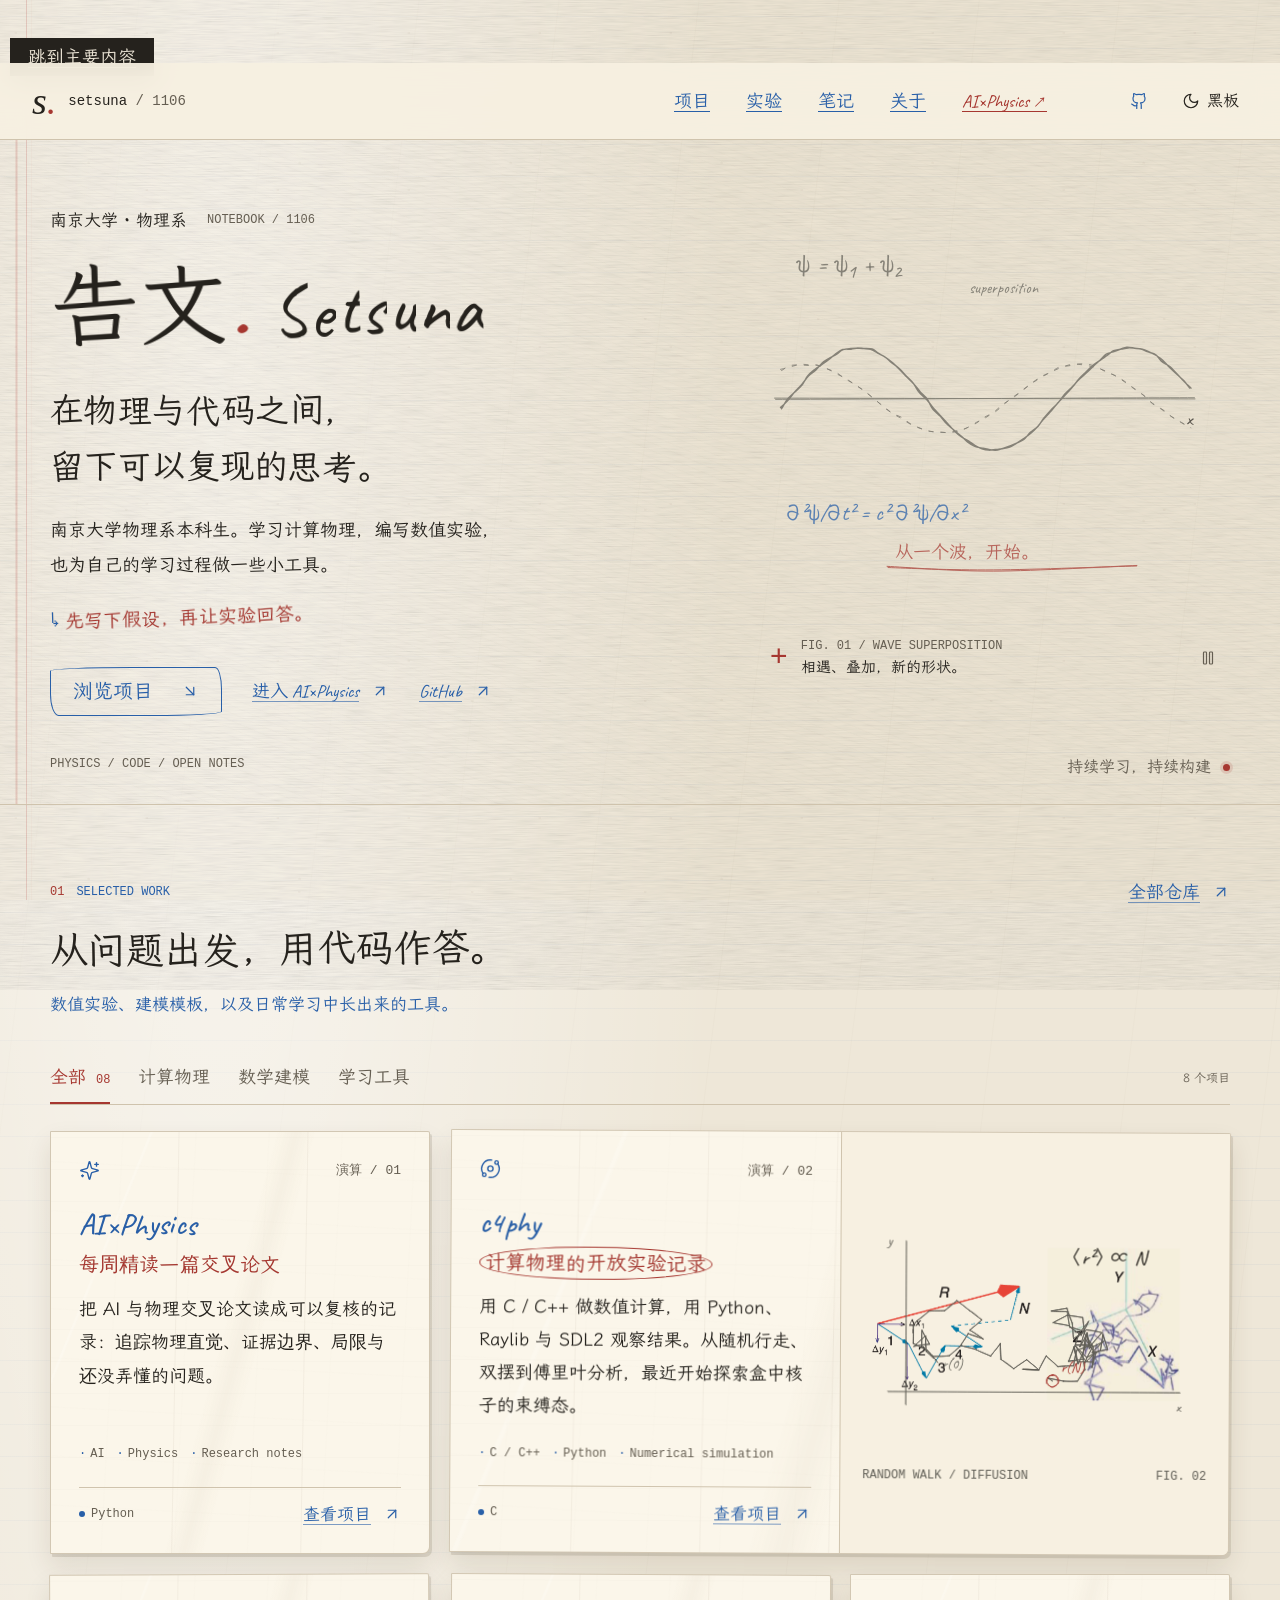
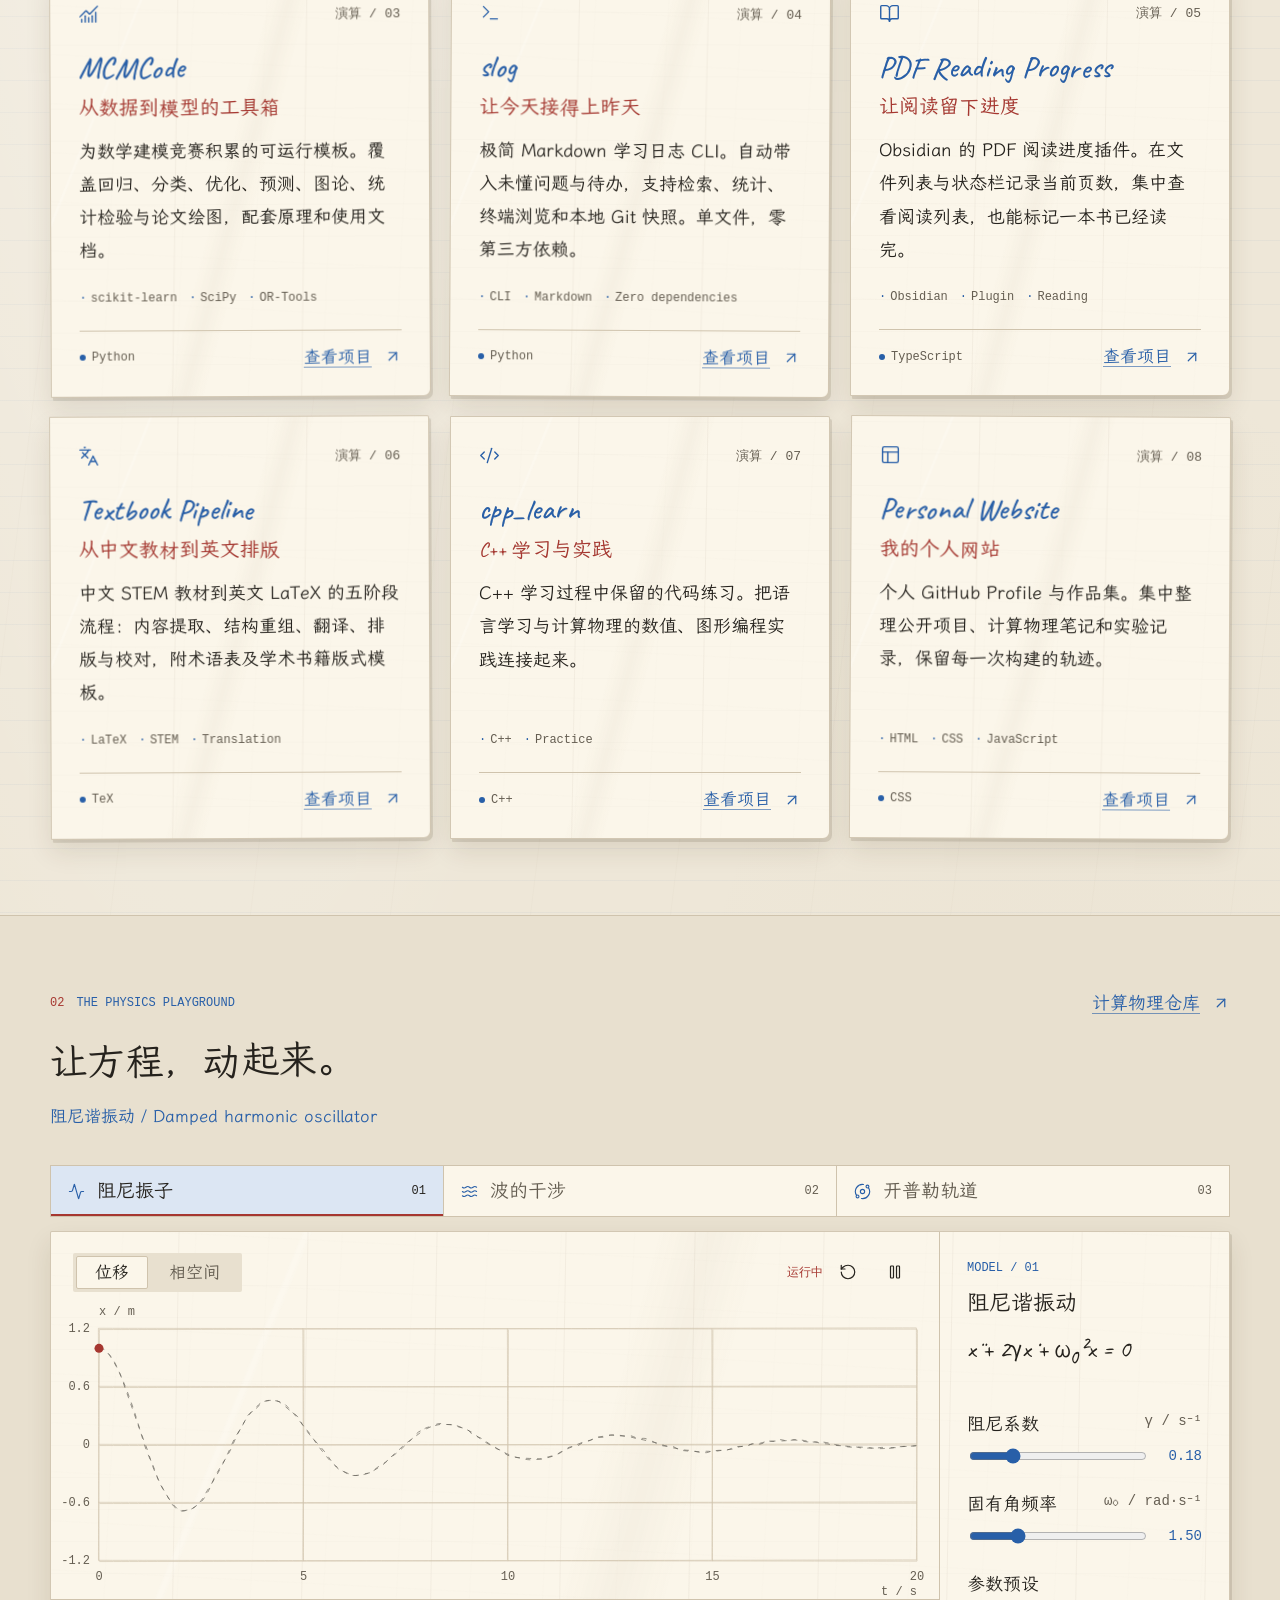
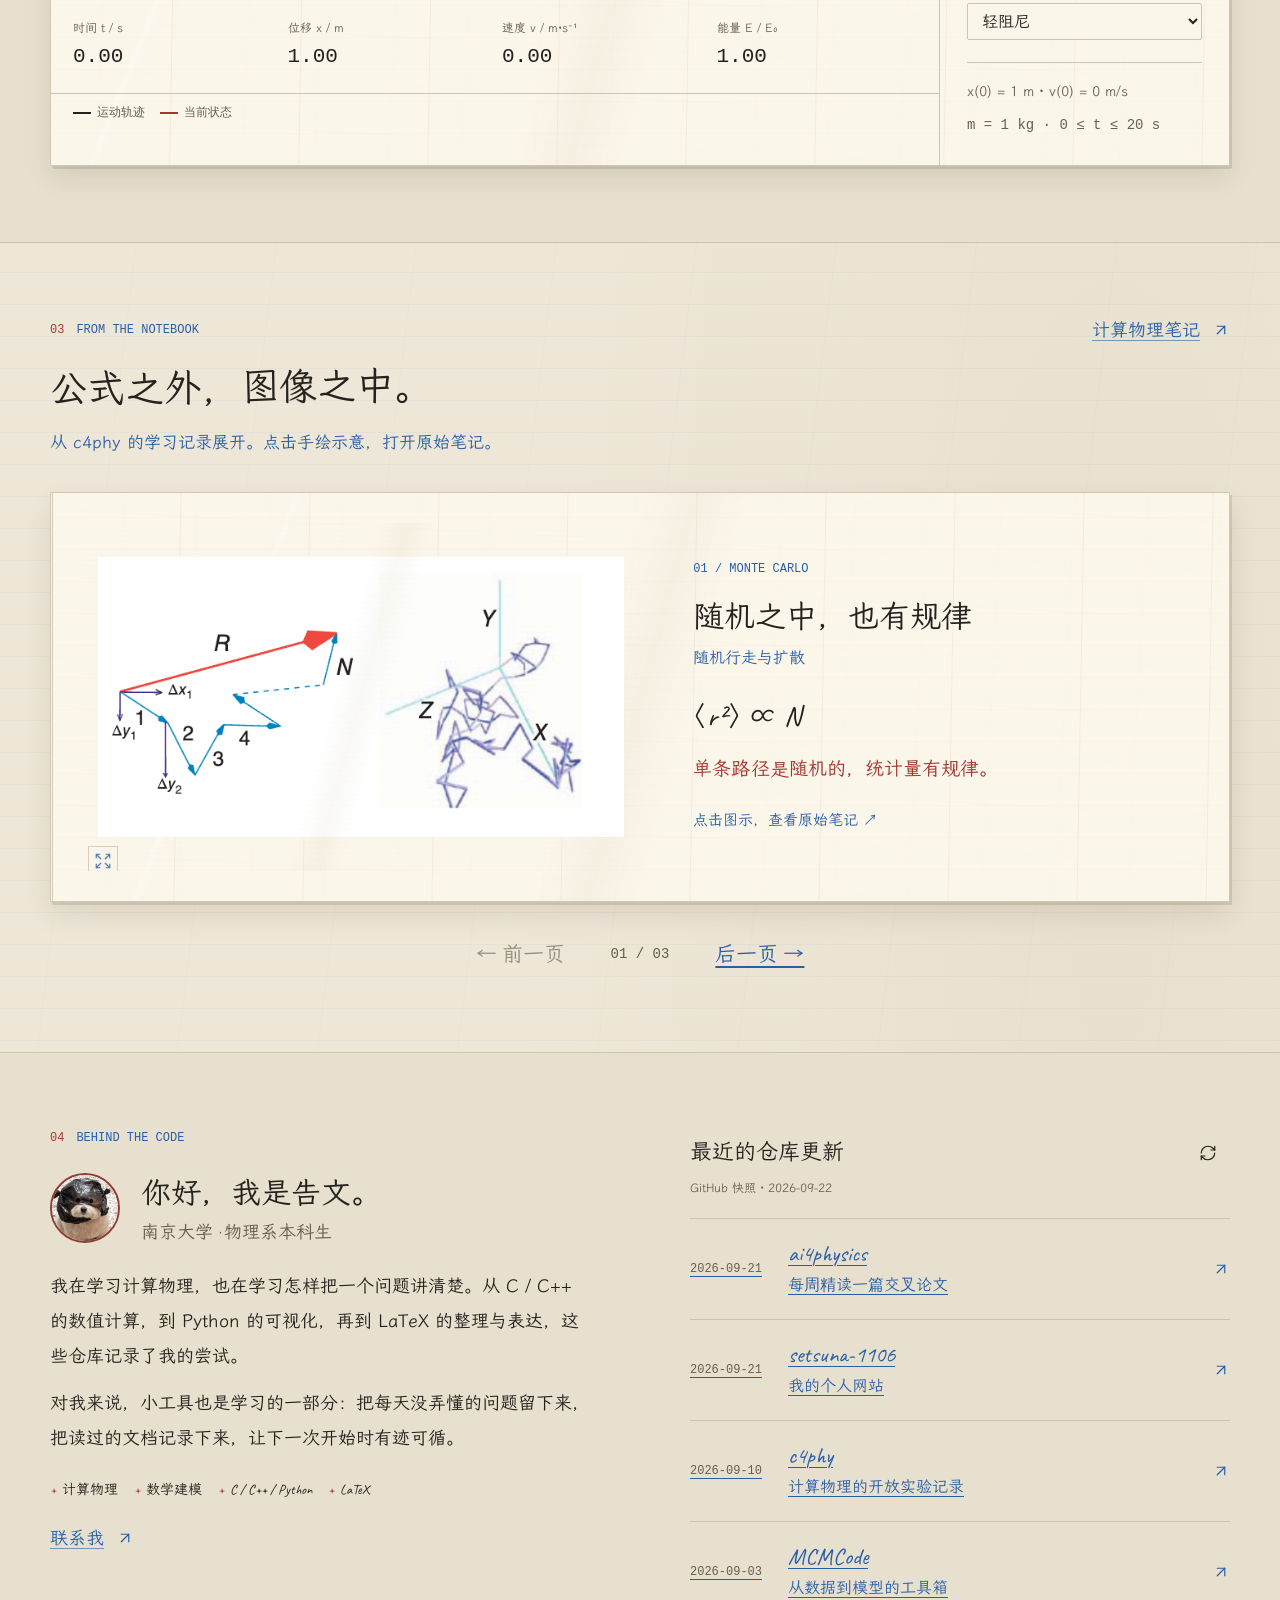
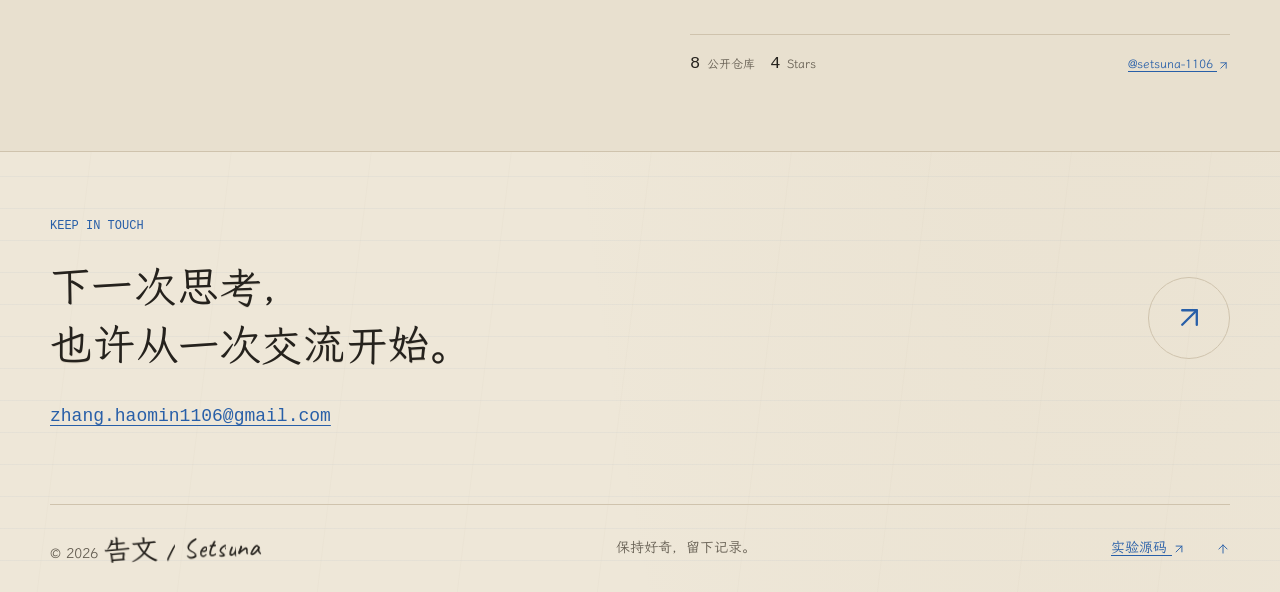
==== index.html @ 8be55e60 "Show original notebook images in paged notes" ====
<!doctype html>
<html lang="zh-CN">
<head>
  <meta charset="utf-8">
  <meta name="viewport" content="width=device-width, initial-scale=1">
  <meta name="theme-color" content="#f6f1e6">
  <meta name="description" content="告文，南京大学物理系本科生。计算物理实验、数学建模与学习工具的个人作品集。">
  <title>告文 Setsuna | 物理、代码与开放记录</title>
  <meta property="og:type" content="website">
  <meta property="og:title" content="告文 Setsuna | 物理、代码与开放记录">
  <meta property="og:description" content="南京大学物理系本科生的计算物理、数学建模与学习工具。">
  <meta property="og:url" content="https://setsuna-1106.github.io/setsuna-1106/">
  <meta property="og:image" content="https://setsuna-1106.github.io/setsuna-1106/assets/random-walk.png">
  <meta name="twitter:card" content="summary_large_image">
  <link rel="icon" href="assets/github-avatar.jpg">
  <link rel="preload" href="assets/fonts/notebook-hand.woff2" as="font" type="font/woff2" crossorigin>
  <link rel="stylesheet" href="assets/css/site.css?v=18">
  <script>try { const t = localStorage.getItem('setsuna-theme'); if (t === 'dark' || t === 'light') document.documentElement.dataset.theme = t; } catch (_) {}</script>
  <script defer src="assets/vendor/lucide.min.js"></script>
  <script defer src="assets/vendor/numeric.min.js"></script>
  <script defer src="assets/js/data.js?v=16"></script>
  <script defer src="assets/js/runtime.js?v=16"></script>
  <script defer src="assets/js/physics.js?v=16"></script>
  <script defer src="assets/js/app.js?v=16"></script>
  <script defer src="assets/js/notebook.js?v=17"></script>
  <script defer src="assets/js/hero.js?v=16"></script>
  <script defer src="assets/js/lab.js?v=16"></script>
</head>
<body>
  <svg class="svg-defs" aria-hidden="true" focusable="false"><defs>
    <filter id="chalk-grain" x="-5%" y="-5%" width="110%" height="110%">
      <feTurbulence type="fractalNoise" baseFrequency="0.8" numOctaves="2" seed="7" result="noise"></feTurbulence>
      <feDisplacementMap in="SourceGraphic" in2="noise" scale="0.55" xChannelSelector="R" yChannelSelector="G" result="edge"></feDisplacementMap>
      <feColorMatrix in="noise" type="matrix" values="0 0 0 0 1 0 0 0 0 1 0 0 0 0 1 0 0 0 .16 .84" result="dust"></feColorMatrix>
      <feComposite in="edge" in2="dust" operator="in"></feComposite>
    </filter>
    <filter id="paper-fibers" x="-10%" y="-10%" width="120%" height="120%">
      <feTurbulence type="fractalNoise" baseFrequency=".035 .9" numOctaves="3" seed="1106" result="fiber"></feTurbulence>
      <feColorMatrix in="fiber" type="saturate" values="0" result="monoFiber"></feColorMatrix>
      <feComponentTransfer in="monoFiber"><feFuncA type="table" tableValues="0 .22"></feFuncA></feComponentTransfer>
      <feBlend in="SourceGraphic" in2="monoFiber" mode="multiply"></feBlend>
    </filter>
    <filter id="board-dust" x="-10%" y="-10%" width="120%" height="120%">
      <feTurbulence type="fractalNoise" baseFrequency=".06 1.4" numOctaves="2" seed="42" result="dust"></feTurbulence>
      <feColorMatrix in="dust" values="1 0 0 0 .7 0 1 0 0 .74 0 0 1 0 .68 0 0 0 .16 0" result="chalk"></feColorMatrix>
      <feBlend in="SourceGraphic" in2="chalk" mode="screen"></feBlend>
    </filter>
  </defs></svg>
  <div class="material-overlay" aria-hidden="true"></div>
  <div class="theme-transition" aria-hidden="true"><span class="transition-swipe"></span></div>
  <button class="skip-transition" id="skip-transition" type="button" hidden>跳过动画</button>
  <a class="skip-link" href="#main">跳到主要内容</a>
  <header class="site-header"><div class="header-inner">
    <a class="brand" href="#top" aria-label="告文，返回首页"><span class="brand-symbol">s<span>.</span></span><span>setsuna<span class="muted"> / 1106</span></span></a>
    <nav aria-label="主导航" id="navigation"><a href="#work">项目</a><a href="#lab">实验</a><a href="#notes">笔记</a><a href="#about">关于</a><a class="nav-project-link" href="ai4physics/">AI×Physics <span>↗</span></a></nav>
    <div class="header-actions"><a class="icon-button github-link" href="https://github.com/setsuna-1106" aria-label="GitHub 主页" title="GitHub 主页"><i data-lucide="github"></i></a><button class="icon-button theme-toggle" id="theme-toggle" aria-label="切换黑板模式" title="切换黑板模式" type="button"><i data-lucide="moon"></i><span class="theme-mode-label" aria-hidden="true">黑板</span></button><button class="theme-system" id="theme-system" type="button" title="恢复跟随系统主题" hidden>随系统</button><button class="icon-button menu-toggle" id="menu-toggle" aria-label="展开导航" title="展开导航" aria-controls="navigation" aria-expanded="false" type="button"><i data-lucide="menu"></i></button></div>
  </div></header>
  <main id="main">
    <section class="hero" id="top" aria-labelledby="hero-title">
      <canvas id="hero-canvas" aria-hidden="true"></canvas>
      <div class="hero-inner wrap"><div class="hero-copy">
        <p class="eyebrow">南京大学 · 物理系 <span class="notebook-id">NOTEBOOK / 1106</span></p>
        <h1 id="hero-title">告文<span class="name-period">.</span><span class="latin-name">Setsuna</span></h1>
        <p class="hero-subtitle">在物理与代码之间，<br>留下<span class="red-underline">可以复现的思考</span>。</p>
        <p class="hero-intro">南京大学物理系本科生。学习计算物理，编写数值实验，<br class="desktop-break">也为自己的学习过程做一些小工具。</p>
        <p class="margin-note">先写下假设，再让实验回答。</p>
        <div class="hero-actions"><a class="button primary" href="#work">浏览项目 <i data-lucide="arrow-down-right"></i></a><a class="text-link" href="ai4physics/">进入 AI×Physics <i data-lucide="arrow-up-right"></i></a><a class="text-link" href="https://github.com/setsuna-1106">GitHub <i data-lucide="arrow-up-right"></i></a></div>
      </div><div class="hero-plot-label"><span class="plot-cross">+</span><span>FIG. 01 / WAVE SUPERPOSITION<br><b>相遇、叠加，新的形状。</b></span><button class="icon-button" id="hero-play" type="button" title="暂停波场" aria-label="暂停波场"><i data-lucide="pause"></i></button></div><div class="hero-bottom"><span>PHYSICS / CODE / OPEN NOTES</span><span>持续学习，持续构建 <span class="status-dot"></span></span></div></div>
    </section>
    <section class="work-section wrap section" id="work" aria-labelledby="work-title">
      <div class="section-top"><p class="eyebrow"><span class="section-number">01</span> SELECTED WORK</p><a class="text-link" href="https://github.com/setsuna-1106?tab=repositories">全部仓库 <i data-lucide="arrow-up-right"></i></a></div>
      <div class="section-heading"><h2 id="work-title">从问题出发，<span class="muted">用代码作答。</span></h2><p>数值实验、建模模板，以及日常学习中长出来的工具。</p></div>
      <div class="project-toolbar"><div class="filters" role="group" aria-label="项目分类"><button class="filter is-active" type="button" data-filter="all" aria-pressed="true">全部 <span>08</span></button><button class="filter" type="button" data-filter="physics" aria-pressed="false">计算物理</button><button class="filter" type="button" data-filter="modeling" aria-pressed="false">数学建模</button><button class="filter" type="button" data-filter="tools" aria-pressed="false">学习工具</button></div><span class="result-count" id="result-count" aria-live="polite">8 个项目</span></div>
      <div class="project-grid" id="project-grid"></div><noscript><p><a href="https://github.com/setsuna-1106?tab=repositories">在 GitHub 查看全部项目</a></p></noscript>
    </section>
    <section class="lab-section section" id="lab" aria-labelledby="lab-title"><div class="wrap">
      <div class="section-top"><p class="eyebrow"><span class="section-number">02</span> THE PHYSICS PLAYGROUND</p><a class="text-link" href="https://github.com/setsuna-1106/c4phy">计算物理仓库 <i data-lucide="arrow-up-right"></i></a></div>
      <div class="section-heading"><h2 id="lab-title">让方程，<span class="muted">动起来。</span></h2><p id="model-caption">阻尼振子 / Damped harmonic oscillator</p></div>
      <div class="model-tabs" role="tablist" aria-label="物理模型">
        <button id="tab-oscillator" role="tab" aria-controls="experiment-panel" aria-selected="true" data-model="oscillator" type="button"><i data-lucide="activity"></i><span>阻尼振子</span><small>01</small></button>
        <button id="tab-wave" role="tab" aria-controls="experiment-panel" aria-selected="false" tabindex="-1" data-model="wave" type="button"><i data-lucide="waves"></i><span>波的干涉</span><small>02</small></button>
        <button id="tab-orbit" role="tab" aria-controls="experiment-panel" aria-selected="false" tabindex="-1" data-model="orbit" type="button"><i data-lucide="orbit"></i><span>开普勒轨道</span><small>03</small></button>
      </div>
      <div class="experiment" id="experiment-panel" role="tabpanel" aria-labelledby="tab-oscillator"><div class="experiment-main">
        <div class="experiment-top"><div class="segmented" id="lab-views" role="group" aria-label="图像视图"></div><div class="experiment-actions"><span class="run-status" id="lab-status">运行中</span><button type="button" class="icon-button" id="lab-reset" title="重置实验" aria-label="重置实验"><i data-lucide="rotate-ccw"></i></button><button type="button" class="icon-button" id="lab-play" title="暂停实验" aria-label="暂停实验"><i data-lucide="pause"></i></button></div></div>
        <canvas id="lab-canvas" role="img" aria-label="阻尼振子的位移随时间变化曲线"></canvas>
        <div class="telemetry"><div><span>时间 t / s</span><output id="time-value">0.00</output></div><div><span>位移 x / m</span><output id="position-value">1.00</output></div><div><span>速度 v / m·s⁻¹</span><output id="velocity-value">0.00</output></div><div><span>能量 E / E₀</span><output id="energy-value">1.00</output></div></div>
        <div class="plot-legend" id="plot-legend"></div>
      </div><aside class="experiment-settings" id="lab-settings" aria-label="模型参数"></aside></div>
    </div></section>
    <section class="notes-section wrap section" id="notes" aria-labelledby="notes-title">
      <div class="section-top"><p class="eyebrow"><span class="section-number">03</span> FROM THE NOTEBOOK</p><a class="text-link" href="https://github.com/setsuna-1106/c4phy/tree/main/notes">计算物理笔记 <i data-lucide="arrow-up-right"></i></a></div>
      <div class="section-heading"><h2 id="notes-title">公式之外，<span class="muted">图像之中。</span></h2><p>从 c4phy 的学习记录展开。点击手绘示意，打开原始笔记。</p></div>
      <div class="note-grid" id="notebook-pages" aria-label="物理笔记">
        <figure class="note-item"><a class="note-image" href="assets/random-walk.png" data-lightbox data-caption="随机行走与扩散 / Monte Carlo"><img src="assets/random-walk.png" alt="随机行走、扩散与三维路径的笔记图示" loading="lazy" width="720" height="480"><span class="zoom-mark"><i data-lucide="expand"></i></span></a><figcaption><span class="eyebrow">01 / MONTE CARLO</span><h3>随机之中，也有规律</h3><p>随机行走与扩散</p></figcaption></figure>
        <figure class="note-item"><a class="note-image" href="assets/central-difference.png" data-lightbox data-caption="前向差分与中心差分 / Numerical calculus"><img src="assets/central-difference.png" alt="前向差分与中心差分的几何比较" loading="lazy" width="720" height="480"><span class="zoom-mark"><i data-lucide="expand"></i></span></a><figcaption><span class="eyebrow">02 / NUMERICAL CALCULUS</span><h3>逼近一个变化的瞬间</h3><p>前向差分与中心差分</p></figcaption></figure>
        <figure class="note-item"><a class="note-image" href="assets/euler-rule.png" data-lightbox data-caption="Euler 方法与局部误差 / Differential equations"><img src="assets/euler-rule.png" alt="Euler 积分步进与局部误差示意图" loading="lazy" width="720" height="480"><span class="zoom-mark"><i data-lucide="expand"></i></span></a><figcaption><span class="eyebrow">03 / DIFFERENTIAL EQUATIONS</span><h3>一步一步，走向解</h3><p>Euler 方法与局部误差</p></figcaption></figure>
      </div>
      <div class="notebook-pagination" hidden><button id="note-prev" type="button" aria-controls="notebook-pages">← 前一页</button><span id="note-page" role="status" aria-live="polite">01 / 03</span><button id="note-next" type="button" aria-controls="notebook-pages">后一页 →</button></div>
    </section>
    <section class="about-section section" id="about" aria-labelledby="about-title"><div class="wrap about-layout">
      <div class="about-copy"><p class="eyebrow"><span class="section-number">04</span> BEHIND THE CODE</p><div class="identity"><img src="assets/github-avatar.jpg" alt="告文的 GitHub 头像" width="80" height="80" loading="lazy"><div><h2 id="about-title">你好，我是告文。</h2><span>南京大学 · 物理系本科生</span></div></div><p>我在学习计算物理，也在学习怎样把一个问题讲清楚。从 C / C++ 的数值计算，到 Python 的可视化，再到 LaTeX 的整理与表达，这些仓库记录了我的尝试。</p><p>对我来说，小工具也是学习的一部分：把每天没弄懂的问题留下来，把读过的文档记录下来，让下一次开始时有迹可循。</p><div class="interest-list"><span>计算物理</span><span>数学建模</span><span>C / C++ / Python</span><span>LaTeX</span></div><a class="text-link" href="mailto:zhang.haomin1106@gmail.com">联系我 <i data-lucide="arrow-up-right"></i></a></div>
      <div class="activity"><div class="activity-heading"><h3>最近的仓库更新</h3><button class="icon-button" id="refresh-github" type="button" aria-label="刷新 GitHub 数据" title="刷新 GitHub 数据"><i data-lucide="refresh-cw"></i></button></div><p class="sync-status" id="sync-status" role="status">GitHub 快照 · 2026-09-22</p><div id="activity-list"></div><div class="github-stats"><span><strong id="repo-count">8</strong> 公开仓库</span><span><strong id="star-count">4</strong> Stars</span><a href="https://github.com/setsuna-1106">@setsuna-1106 <i data-lucide="arrow-up-right"></i></a></div></div>
    </div></section>
    <section class="contact-section wrap"><p class="eyebrow">KEEP IN TOUCH</p><div class="contact-line"><h2>下一次思考，<br>也许从一次交流开始。</h2><a class="contact-arrow" href="mailto:zhang.haomin1106@gmail.com" aria-label="发送邮件给告文" title="发送邮件给告文"><i data-lucide="arrow-up-right"></i></a></div><a class="email-link" href="mailto:zhang.haomin1106@gmail.com">zhang.haomin1106@gmail.com</a></section>
  </main>
  <footer class="site-footer wrap"><span>© <span id="year">2026</span> <span class="signature">告文 / Setsuna</span></span><span>保持好奇，留下记录。</span><div><a href="https://github.com/setsuna-1106/c4phy/tree/main/project">实验源码 <i data-lucide="arrow-up-right"></i></a><a href="#top" aria-label="返回顶部" title="返回顶部"><i data-lucide="arrow-up"></i></a></div></footer>
  <dialog id="image-dialog" aria-labelledby="image-caption"><div class="dialog-toolbar"><p id="image-caption"></p><button class="icon-button" id="close-dialog" type="button" aria-label="关闭图片" title="关闭图片"><i data-lucide="x"></i></button></div><img id="dialog-image" alt=""></dialog>
</body>
</html>
---- assets/css/site.css ----
@font-face { font-family: "Notebook Hand"; src: url("../fonts/notebook-hand.woff2") format("woff2"); font-style: normal; font-weight: 400; font-display: swap; }
@font-face { font-family: "Caveat"; src: url("../fonts/caveat.woff2") format("woff2"); font-style: normal; font-weight: 400 700; font-display: swap; }
:root {
  color-scheme: light;
  --bg: #eee7d8;
  --surface: #fbf6ea;
  --soft: #e8e0cf;
  --paper: #f7f0e1;
  --ink: #25221d;
  --muted: #655e52;
  --line: #cfc3ad;
  --accent: #285fa8;
  --accent-soft: #dce6f3;
  --coral: #a63730;
  --draft: #615f57;
  --yellow: #b4872e;
  --header: rgba(247, 240, 225, .93);
  --grid: rgba(40, 95, 168, .09);
  --chalk-dust: rgba(247, 243, 231, .08);
  --shadow: rgba(64, 47, 24, .13);
  --mono: "SFMono-Regular", Consolas, "Liberation Mono", monospace;
  --sans: "Notebook Hand", "STKaiti", "Kaiti SC", "PingFang SC", sans-serif;
  --hand: "Caveat", "Notebook Hand", "Kaiti SC", "KaiTi", cursive;
  --chalk: "Caveat", "Notebook Hand", "Chalkboard SE", cursive;
  --link-hover: #184a8b;
  --body-size: 18px;
  --body-spacing: .015em;
  --grain-filter: none;
  --write-duration: 640ms;
  --tool-width: 1.4;
  --tool-roughness: .65;
  --tool-bowing: .6;
  --image-filter: none;
  --image-blend: multiply;
  --backdrop: #09110dc7;
  --paper-fiber: #766f6209;
  --margin-rule: #b8473f35;
  --board-wear: transparent;
  --surface-texture: repeating-linear-gradient(0deg, transparent 0 31px, var(--grid) 32px), repeating-linear-gradient(90deg, transparent 0 31px, var(--grid) 32px);
  --page-motion: paper-turn; --powder-opacity: 0;
}

@media (prefers-color-scheme: dark) {
  :root:not([data-theme="light"]) {
    color-scheme: dark;
    --bg: #16221d;
    --surface: #203129;
    --soft: #263b30;
    --paper: #1d2d25;
    --ink: #f7f3e7;
    --muted: #b8c4b8;
    --line: #486154;
    --accent: #8fd4ff;
    --accent-soft: #254657;
    --coral: #ff9c91;
    --draft: #e6db9e;
    --yellow: #f3dd86;
    --header: rgba(22, 34, 29, .94);
    --grid: rgba(143, 212, 255, .075);
    --chalk-dust: rgba(247, 243, 231, .11);
    --shadow: rgba(0, 0, 0, .3);
    --hand: "Caveat", "Notebook Hand", "Chalkboard SE", "Kaiti SC", cursive;
    --link-hover: #c4eaff; --body-size: 19px; --body-spacing: .025em;
    --grain-filter: url(#chalk-grain); --write-duration: 800ms; --tool-width: 2; --tool-roughness: 1.05; --tool-bowing: .9;
    --image-filter: invert(1) grayscale(1); --image-blend: screen;
    --paper-fiber: #f7f3e706; --margin-rule: #ff9c9119; --board-wear: #f7f3e707;
    --surface-texture: radial-gradient(ellipse at 84% 14%, var(--board-wear), transparent 34%), repeating-linear-gradient(178deg, transparent 0 153px, var(--board-wear) 154px, transparent 156px);
    --page-motion: board-slide; --powder-opacity: .3;
  }
}

:root[data-theme="dark"] {
  color-scheme: dark;
  --bg: #16221d;
  --surface: #203129;
  --soft: #263b30;
  --paper: #1d2d25;
  --ink: #f7f3e7;
  --muted: #b8c4b8;
  --line: #486154;
  --accent: #8fd4ff;
  --accent-soft: #254657;
  --coral: #ff9c91;
  --draft: #e6db9e;
  --yellow: #f3dd86;
  --header: rgba(22, 34, 29, .94);
  --grid: rgba(143, 212, 255, .075);
  --chalk-dust: rgba(247, 243, 231, .11);
  --shadow: rgba(0, 0, 0, .3);
  --hand: "Caveat", "Notebook Hand", "Chalkboard SE", "Kaiti SC", cursive;
  --link-hover: #c4eaff; --body-size: 19px; --body-spacing: .025em;
  --grain-filter: url(#chalk-grain); --write-duration: 800ms; --tool-width: 2; --tool-roughness: 1.05; --tool-bowing: .9;
  --image-filter: invert(1) grayscale(1); --image-blend: screen;
  --paper-fiber: #f7f3e706; --margin-rule: #ff9c9119; --board-wear: #f7f3e707;
  --surface-texture: radial-gradient(ellipse at 84% 14%, var(--board-wear), transparent 34%), repeating-linear-gradient(178deg, transparent 0 153px, var(--board-wear) 154px, transparent 156px);
  --page-motion: board-slide; --powder-opacity: .3;
}

:root[data-theme="light"] { color-scheme: light; }

* { box-sizing: border-box; letter-spacing: 0; }
html { scroll-behavior: smooth; scroll-padding-top: 92px; }
body {
  min-width: 320px;
  margin: 0;
  background-color: var(--bg);
  background-image: repeating-linear-gradient(0deg, transparent 0 31px, var(--grid) 32px), repeating-linear-gradient(90deg, transparent 0 31px, var(--grid) 32px);
  color: var(--ink);
  font: 15px/1.75 var(--sans);
  transition: background-color .65s ease, color .65s ease;
}
.material-overlay { position: fixed; z-index: 1; inset: 0; pointer-events: none; opacity: .2; mix-blend-mode: multiply; background: var(--surface); filter: url(#paper-fibers); }
body > *:not(.material-overlay) { position: relative; z-index: 2; }
:root[data-theme="dark"] .material-overlay { opacity: .19; mix-blend-mode: screen; background: var(--paper); filter: url(#board-dust); }
@media (prefers-color-scheme: dark) { :root:not([data-theme="light"]) .material-overlay { opacity: .19; mix-blend-mode: screen; background: var(--paper); filter: url(#board-dust); } }
:root[data-theme="dark"] body { background-image: linear-gradient(var(--chalk-dust), var(--chalk-dust)), repeating-linear-gradient(0deg, transparent 0 80px, var(--grid) 81px); }
@media (prefers-color-scheme: dark) {
  :root:not([data-theme="light"]) body { background-image: linear-gradient(var(--chalk-dust), var(--chalk-dust)), repeating-linear-gradient(0deg, transparent 0 80px, var(--grid) 81px); }
}
body.dialog-open { overflow: hidden; }
::selection { background: var(--accent-soft); color: var(--ink); }
a { color: inherit; text-decoration: none; }
button, input, select { font: inherit; }
button, a, input, select { -webkit-tap-highlight-color: transparent; outline-offset: 5px; }
button { color: inherit; cursor: pointer; }
button:disabled { cursor: wait; opacity: .55; }
button, select { border-radius: 2px; }
:focus-visible { outline: 2px solid var(--accent); outline-offset: 4px; }
img { display: block; max-width: 100%; }
canvas { display: block; width: 100%; }
[hidden] { display: none !important; }
svg { width: 18px; height: 18px; stroke-width: 1.6; flex-shrink: 0; vertical-align: middle; }
h1, h2, h3, p, figure { margin: 0; }
h1, h2, h3 { font-weight: 500; line-height: 1.35; font-family: var(--hand); }
.wrap { width: min(1180px, calc(100% - 96px)); margin-inline: auto; }
.muted { color: var(--muted); }
.svg-defs { position: absolute; width: 0; height: 0; overflow: hidden; }
.eyebrow { display: flex; align-items: center; gap: 12px; color: var(--accent); font: 11px/1.5 var(--mono); }
.section-number { color: var(--coral); }
.status-dot { display: inline-block; width: 7px; height: 7px; border-radius: 50%; background: var(--coral); flex-shrink: 0; box-shadow: 0 0 0 3px color-mix(in srgb, var(--coral) 15%, transparent); }
.skip-link { position: fixed; z-index: 100; top: 10px; left: 10px; padding: 8px 18px; background: var(--ink); color: var(--bg); transform: translateY(-160%); }
.skip-link:focus { transform: translateY(0); }
.theme-transition { position: fixed; z-index: 90; inset: 0; display: grid; place-items: center; pointer-events: none; opacity: 0; background: var(--bg); transition: opacity .12s ease; }
.theme-transition.is-active { opacity: 1; }
.transition-swipe { width: min(78vw, 520px); height: 2px; background: var(--accent); transform: scaleX(0); transform-origin: left; }
.theme-transition.is-active .transition-swipe { animation: board-swipe .75s cubic-bezier(.25, .8, .25, 1) both; }
.transition-caption { position: absolute; margin-top: 28px; color: var(--muted); font: 10px var(--mono); letter-spacing: .06em; text-transform: uppercase; }
@keyframes board-swipe { 0% { transform: scaleX(0); opacity: .2; } 45% { transform: scaleX(1); opacity: 1; } 100% { transform: scaleX(0); transform-origin: right; opacity: .2; } }
.site-header { position: sticky; top: 0; z-index: 20; border-bottom: 1px solid var(--line); background: var(--header); backdrop-filter: blur(14px); }
.header-inner { width: min(1340px, calc(100% - 64px)); height: 76px; margin: auto; display: flex; align-items: center; justify-content: space-between; gap: 30px; }
.brand { display: flex; align-items: center; gap: 12px; font: 14px var(--mono); }
.brand-symbol { font: italic 38px/.8 Georgia, serif; }
.brand-symbol span { color: var(--coral); }
.site-header nav { display: flex; gap: 36px; margin-left: auto; margin-right: 40px; }
.site-header nav a { position: relative; color: var(--muted); font: 15px var(--hand); }
.site-header nav a:hover, .site-header nav a.is-current { color: var(--accent); }
.site-header nav a.nav-project-link { color: var(--coral); }
.site-header nav a.nav-project-link span { font-size: .8em; }
.site-header nav a.is-current::after { content: ""; position: absolute; width: 34px; height: 7px; left: 50%; bottom: -10px; border-bottom: 2px solid var(--coral); border-radius: 50%; transform: translateX(-50%) rotate(-2deg); }
.header-actions { display: flex; gap: 12px; }
.icon-button { display: inline-flex; align-items: center; justify-content: center; gap: 7px; width: 38px; height: 38px; padding: 8px; border: 1px solid transparent; background: transparent; flex-shrink: 0; }
.icon-button:hover { border-color: var(--line); background: var(--accent-soft); color: var(--accent); }
.theme-toggle { width: auto; min-width: 38px; }
.theme-mode-label { font: 12px var(--hand); }
.menu-toggle { display: none; }
.hero { position: relative; overflow: hidden; border-bottom: 1px solid var(--line); }
.hero, .lab-section, .about-section { position: relative; isolation: isolate; }
.hero::after, .lab-section::after, .about-section::after { z-index: -1; }
.hero::before { content: ""; position: absolute; inset: 0; pointer-events: none; opacity: .32; background: radial-gradient(ellipse at 72% 35%, transparent 0 42%, var(--grid) 43% 43.2%, transparent 44%); }
#hero-canvas, #hero-fallback { position: absolute; inset: 0; height: 100%; pointer-events: none; opacity: .72; }
.hero-inner { position: relative; min-height: 604px; padding-top: 66px; padding-bottom: 88px; }
.hero-copy { position: relative; z-index: 1; width: 56%; }
.hero .eyebrow { margin-bottom: 24px; }
h1 { display: flex; align-items: baseline; flex-wrap: wrap; font-size: 88px; line-height: 1.08; transform: rotate(-1deg); transform-origin: left center; }
.name-period { color: var(--coral); }
.latin-name { display: block; margin-left: 22px; color: var(--ink); font: italic 64px/1.1 Georgia, "Times New Roman", serif; }
.hero-subtitle { margin-top: 24px; font: 31px/1.45 var(--hand); }
.hero-intro { max-width: 620px; margin-top: 18px; color: var(--muted); font-size: 14px; line-height: 1.95; }
.margin-note { display: inline-block; margin-top: 20px; color: var(--coral); font: 15px var(--hand); transform: rotate(-2deg); }
.margin-note::before { content: "↳ "; color: var(--accent); }
.hero-actions { display: flex; align-items: center; gap: 30px; margin-top: 30px; }
.button { display: inline-flex; align-items: center; justify-content: center; gap: 28px; padding: 11px 22px; border: 1px solid var(--ink); border-radius: 2px; font: 15px var(--hand); }
.primary { background: var(--ink); color: var(--bg); }
.primary:hover { border-color: var(--coral); background: var(--coral); color: var(--surface); }
.text-link { display: inline-flex; align-items: center; gap: 12px; color: var(--accent); font: 14px var(--hand); text-decoration: underline; text-decoration-thickness: 1px; text-underline-offset: 4px; text-decoration-color: color-mix(in srgb, var(--accent) 60%, transparent); }
.text-link:hover { color: var(--link-hover); text-decoration-color: var(--link-hover); }
.hero-doodle { position: absolute; z-index: 0; top: 120px; right: 2%; width: 47%; max-width: 500px; color: var(--draft); transform: rotate(1deg); }
.hero-doodle svg { width: 100%; height: auto; overflow: visible; }
.hero-doodle path, .hero-doodle circle { fill: none; stroke: currentColor; stroke-width: 2.1; stroke-linecap: round; stroke-linejoin: round; filter: none; }
:root[data-theme="dark"] .hero-doodle path, :root[data-theme="dark"] .hero-doodle circle { filter: url(#chalk-grain); }
@media (prefers-color-scheme: dark) {
  :root:not([data-theme="light"]) .hero-doodle path, :root:not([data-theme="light"]) .hero-doodle circle { filter: url(#chalk-grain); }
}
.hero-doodle .draft-line { stroke: var(--draft); stroke-width: 1.3; stroke-dasharray: 7 9; }
.hero-doodle .draw-circle { stroke: var(--coral); stroke-width: 2.8; }
.doodle-text { fill: var(--accent); font: 26px var(--hand); }
.doodle-label { fill: var(--muted); font: 9px var(--mono); }
.draw-path, .draw-circle { stroke-dasharray: 900; stroke-dashoffset: 900; animation: write-on 1.8s .15s ease-out forwards; }
.draft-line { animation-delay: .45s; }
.draw-circle { animation-delay: .7s; }
@keyframes write-on { to { stroke-dashoffset: 0; } }
.hero-plot-label { position: absolute; right: 0; bottom: 99px; left: 59%; display: flex; align-items: center; gap: 13px; color: var(--muted); font: 10px/1.9 var(--mono); }
.hero-plot-label b { color: var(--ink); font: 15px var(--hand); }
.hero-plot-label .icon-button { margin-left: auto; }
.plot-cross { color: var(--coral); font: 30px/1 var(--mono); }
.hero-bottom { position: absolute; right: 0; bottom: 23px; left: 0; display: flex; justify-content: space-between; color: var(--muted); font: 10px/1.6 var(--mono); }
.hero-bottom > span:last-child { display: flex; align-items: center; gap: 12px; font-family: var(--hand); font-size: 14px; }
.section { padding-block: 76px; }
.section-top { display: flex; align-items: center; justify-content: space-between; gap: 20px; margin-bottom: 23px; }
.section-heading { margin-bottom: 34px; }
.section-heading h2 { font-size: 36px; transform: rotate(-.5deg); transform-origin: left center; }
.section-heading p { margin-top: 13px; color: var(--muted); font-size: 13px; }
.project-toolbar { display: flex; align-items: center; justify-content: space-between; gap: 16px; margin-bottom: 26px; border-bottom: 1px solid var(--line); }
.filters { display: flex; gap: 28px; }
.filter { padding: 12px 0 14px; border: 0; border-bottom: 2px solid transparent; border-radius: 0; background: transparent; color: var(--muted); font: 14px var(--hand); white-space: nowrap; }
.filter.is-active { border-color: var(--coral); color: var(--coral); }
.filter span { margin-left: 6px; font: 10px var(--mono); }
.result-count { color: var(--muted); font-size: 11px; white-space: nowrap; }
.project-grid { display: grid; grid-template-columns: repeat(3, minmax(0, 1fr)); gap: 20px; }
.project-card { min-width: 0; display: flex; flex-direction: column; padding: 25px; border: 1px solid var(--line); border-radius: 2px; background: var(--surface); box-shadow: 2px 3px 0 var(--shadow); transition: border-color .2s, transform .2s, box-shadow .2s; }
.project-card, .experiment, .paged .note-item { position: relative; overflow: hidden; }
.project-card::after, .experiment::after, .paged .note-item::after { content: ""; position: absolute; inset: 0; pointer-events: none; opacity: .34; background: repeating-linear-gradient(93deg, transparent 0 71px, var(--paper-fiber) 72px, transparent 73px), repeating-linear-gradient(3deg, transparent 0 47px, var(--paper-fiber) 48px, transparent 49px); mix-blend-mode: multiply; }
.project-card:nth-child(2n) { transform: rotate(.3deg); }
.project-card:nth-child(3n) { transform: rotate(-.25deg); }
.project-card:hover { border-color: var(--accent); box-shadow: 4px 6px 0 var(--shadow); transform: translateY(-3px) rotate(0); }
.project-card.featured { grid-column: span 2; display: grid; grid-template-columns: 1fr 1fr; padding: 0; overflow: hidden; }
.featured .project-body { display: flex; flex-direction: column; padding: 28px; }
.project-top { display: flex; align-items: center; justify-content: space-between; margin-bottom: 23px; color: var(--accent); }
.project-top > span { font: 10px var(--mono); }
.project-top svg { width: 21px; height: 21px; }
.project-card h3 { margin-bottom: 7px; font-size: 25px; }
.project-card h3 a:hover { color: var(--accent); }
.project-subtitle { margin-bottom: 15px; color: var(--coral); font: 16px var(--hand); }
.project-description { margin-bottom: 21px; color: var(--muted); font-size: 13px; line-height: 1.85; }
.project-tags { display: flex; flex-wrap: wrap; gap: 7px 12px; margin-top: auto; margin-bottom: 22px; color: var(--draft); font: 10px/1.6 var(--mono); }
.project-tags span::before { content: "·"; margin-right: 4px; color: var(--accent); }
.project-footer { display: flex; align-items: center; justify-content: space-between; gap: 8px; padding-top: 16px; border-top: 1px solid var(--line); }
.project-footer .text-link { font-size: 13px; }
.language { display: flex; align-items: center; gap: 6px; color: var(--muted); font: 10px var(--mono); }
.language::before { width: 6px; height: 6px; border-radius: 50%; background: var(--accent); content: ""; }
.project-art { display: flex; flex-direction: column; justify-content: center; padding: 30px 22px 20px; border-left: 1px solid var(--line); background: var(--paper); color: var(--draft); }
.project-art img { width: 100%; height: 235px; object-fit: contain; mix-blend-mode: multiply; }
.project-art figcaption { display: flex; justify-content: space-between; margin-top: 22px; font: 9px/1.6 var(--mono); }
.lab-section { border-block: 1px solid var(--line); background: var(--soft); }
.lab-section::before, .about-section::before { content: ""; position: absolute; inset: 0; pointer-events: none; opacity: .35; background: radial-gradient(ellipse at 18% 31%, var(--board-wear), transparent 24%), radial-gradient(ellipse at 78% 72%, var(--board-wear), transparent 19%); }
.model-tabs { display: grid; grid-template-columns: repeat(3, 1fr); gap: 1px; margin-bottom: 14px; border: 1px solid var(--line); background: var(--line); }
.model-tabs button { display: grid; grid-template-columns: auto 1fr auto; align-items: center; gap: 12px; padding: 13px 17px; border: 0; border-radius: 0; background: var(--surface); color: var(--muted); text-align: left; }
.model-tabs button svg { color: var(--accent); width: 17px; height: 17px; }
.model-tabs button span { font: 16px var(--hand); }
.model-tabs button small { font: 10px var(--mono); }
.model-tabs button[aria-selected="true"] { background: var(--accent-soft); color: var(--ink); box-shadow: inset 0 -2px var(--coral); }
.model-tabs button:hover { color: var(--accent); }
.experiment { display: grid; grid-template-columns: minmax(0, 1fr) 290px; overflow: hidden; border: 1px solid var(--line); border-radius: 2px; background: var(--surface); box-shadow: 2px 3px 0 var(--shadow); }
.experiment-main { min-width: 0; }
.experiment-top { display: flex; align-items: center; justify-content: space-between; gap: 12px; padding: 18px 22px 5px; }
.segmented { display: flex; flex-wrap: wrap; gap: 2px; padding: 3px; border-radius: 2px; background: var(--soft); }
.segmented button { padding: 5px 18px; border: 1px solid transparent; background: transparent; color: var(--muted); font: 13px var(--hand); white-space: nowrap; }
.segmented button.is-active { border-color: var(--line); background: var(--surface); color: var(--ink); }
.segmented button:hover { color: var(--accent); }
.experiment-actions { display: flex; gap: 3px; }
.run-status { align-self: center; color: var(--coral); font: 10px var(--mono); }
.plot-legend { display: flex; flex-wrap: wrap; gap: 15px; padding: 10px 22px 14px; border-top: 1px solid var(--line); color: var(--muted); font: 10px var(--mono); }
.plot-legend span { display: inline-flex; align-items: center; gap: 6px; }
.legend-swatch { width: 18px; height: 2px; background: var(--accent); }
.swatch-1 { background: var(--coral); opacity: .75; }
.swatch-2 { background: var(--draft); opacity: .8; }
#lab-canvas { height: 300px; }
.telemetry { display: grid; grid-template-columns: repeat(4, minmax(0, 1fr)); gap: 14px; padding: 18px 22px; border-top: 1px solid var(--line); }
.telemetry span { display: block; color: var(--muted); font-size: 10px; white-space: nowrap; }
.telemetry output { display: block; font: 21px/1.7 var(--mono); font-variant-numeric: tabular-nums; }
.experiment-settings { padding: 27px; border-left: 1px solid var(--line); }
.experiment-settings h3 { margin: 12px 0; font-size: 22px; }
.equation { min-height: 54px; margin-bottom: 28px; font: italic 19px/1.5 Georgia, serif; overflow-wrap: anywhere; }
.parameter { margin-bottom: 23px; }
.parameter label { display: flex; justify-content: space-between; gap: 10px; font: 14px var(--hand); }
.parameter label span { color: var(--muted); font: 11px var(--mono); }
.parameter > div { display: flex; align-items: center; gap: 18px; margin-top: 7px; }
input[type="range"] { width: 100%; min-width: 0; height: 24px; accent-color: var(--accent); cursor: pointer; }
.parameter output { min-width: 35px; color: var(--accent); text-align: right; font: 12px var(--mono); }
.preset-label { display: block; margin-bottom: 8px; font: 14px var(--hand); }
select { width: 100%; padding: 7px 10px; border: 1px solid var(--line); background: var(--surface); color: var(--ink); font-size: 12px; }
.model-note { margin-top: 22px; padding-top: 17px; border-top: 1px solid var(--line); color: var(--muted); font-size: 11px; }
.model-note p { margin-top: 7px; font: 10px/1.9 var(--mono); }
.note-grid { display: grid; grid-template-columns: repeat(3, minmax(0, 1fr)); gap: 26px; }
.note-image { position: relative; display: block; overflow: hidden; aspect-ratio: 1.4; padding: 23px; border: 1px solid var(--line); background: var(--paper); box-shadow: 2px 3px 0 var(--shadow); }
.note-image::before { content: ""; position: absolute; z-index: 0; inset: 0; pointer-events: none; opacity: .26; background: repeating-linear-gradient(0deg, transparent 0 4px, var(--paper-fiber) 5px, transparent 6px); mix-blend-mode: multiply; }
.note-image img { width: 100%; height: 100%; object-fit: contain; mix-blend-mode: multiply; transition: transform .3s; }
.note-image > * { position: relative; z-index: 1; }
.note-image:hover img { transform: scale(1.04) rotate(-.6deg); }
.zoom-mark { position: absolute; right: 10px; bottom: 10px; display: grid; width: 30px; height: 30px; place-items: center; border: 1px solid var(--line); background: var(--surface); color: var(--accent); opacity: .8; }
.note-image:hover .zoom-mark { opacity: 1; }
.note-item figcaption { padding-top: 21px; }
.note-item .eyebrow { font-size: 9px; }
.note-item h3 { margin-top: 10px; font-size: 22px; }
.note-item p { margin-top: 6px; color: var(--muted); font-size: 12px; }
.about-section { border-block: 1px solid var(--line); background: var(--soft); }
.about-layout { display: grid; grid-template-columns: 1fr 1fr; gap: 100px; }
.identity { display: flex; align-items: center; gap: 21px; margin: 26px 0; }
.identity img { width: 70px; height: 70px; object-fit: cover; border: 2px solid var(--coral); border-radius: 50%; filter: saturate(.75); }
.identity h2 { font-size: 30px; }
.identity span { display: block; margin-top: 7px; color: var(--muted); font: 14px var(--hand); }
.about-copy > p:not(.eyebrow) { margin-bottom: 12px; color: var(--muted); font-size: 13px; line-height: 1.95; }
.interest-list { display: flex; flex-wrap: wrap; gap: 8px 16px; margin: 25px 0; font: 14px var(--hand); }
.interest-list span::before { margin-right: 6px; color: var(--coral); content: "+"; }
.activity { padding-top: 2px; }
.activity-heading { display: flex; align-items: center; justify-content: space-between; }
.activity-heading h3 { font-size: 22px; }
.sync-status { min-height: 18px; margin: 3px 0 19px; color: var(--muted); font-size: 10px; }
.activity-row { display: grid; grid-template-columns: 73px minmax(0, 1fr) 18px; align-items: center; gap: 12px; padding: 20px 0; border-top: 1px solid var(--line); }
.activity-row:hover { color: var(--accent); }
.activity-row time { color: var(--muted); font: 10px var(--mono); }
.activity-row strong { display: block; font: 17px var(--hand); overflow-wrap: anywhere; }
.activity-row small { display: block; margin-top: 3px; color: var(--muted); font-size: 11px; }
.github-stats { display: flex; flex-wrap: wrap; align-items: center; gap: 15px; margin-top: 12px; padding-top: 19px; border-top: 1px solid var(--line); color: var(--muted); font-size: 10px; }
.github-stats strong { margin-right: 3px; color: var(--ink); font: 17px var(--mono); }
.github-stats a { margin-left: auto; }
.github-stats svg { width: 13px; height: 13px; }
.contact-section { padding-block: 65px 72px; }
.contact-section .eyebrow { color: var(--accent); }
.contact-line { display: flex; align-items: center; justify-content: space-between; gap: 30px; margin: 24px 0; }
.contact-line h2 { font-size: 42px; line-height: 1.4; }
.contact-arrow { display: grid; width: 82px; height: 82px; flex-shrink: 0; place-items: center; border: 1px solid var(--line); border-radius: 50%; }
.contact-arrow svg { width: 35px; height: 35px; }
.contact-arrow:hover { background: var(--accent-soft); color: var(--accent); }
.email-link { color: var(--accent); font: 13px var(--mono); text-decoration: underline; text-underline-offset: 4px; overflow-wrap: anywhere; }
.site-footer { display: flex; align-items: center; justify-content: space-between; gap: 25px; min-height: 88px; padding-block: 20px; border-top: 1px solid var(--line); color: var(--muted); font-size: 10px; }
.site-footer > div { display: flex; align-items: center; gap: 30px; }
.site-footer svg { width: 14px; height: 14px; }
dialog { width: min(1000px, calc(100% - 32px)); max-height: 90dvh; padding: 20px; border: 1px solid var(--line); border-radius: 2px; background: var(--surface); color: var(--ink); box-shadow: 7px 9px 0 var(--shadow); }
dialog::backdrop { background: var(--backdrop); backdrop-filter: blur(4px); }
.dialog-toolbar { display: flex; align-items: center; justify-content: space-between; gap: 20px; margin-bottom: 15px; font: 16px var(--hand); }
#dialog-image { width: 100%; max-height: 72dvh; object-fit: contain; background: var(--paper); }
:root[data-theme="dark"] .project-art img, :root[data-theme="dark"] .note-image img { mix-blend-mode: normal; opacity: .86; }
@media (prefers-color-scheme: dark) {
  :root:not([data-theme="light"]) .project-art img, :root:not([data-theme="light"]) .note-image img { mix-blend-mode: normal; opacity: .86; }
}

@media (min-width: 1500px) { .hero-inner { min-height: 630px; padding-top: 78px; } }
@media (max-width: 1100px) {
  .wrap { width: calc(100% - 64px); }
  h1 { font-size: 74px; }
  .latin-name { margin-left: 14px; font-size: 52px; }
  .hero-subtitle { font-size: 27px; }
  .hero-copy { width: 58%; }
  .project-grid { gap: 16px; }
  .project-card { padding: 22px; }
  .featured .project-body { padding: 23px; }
  .project-art { padding: 20px 12px; }
  .project-card h3 { font-size: 22px; }
  .about-layout { gap: 48px; }
}
@media (max-width: 800px) {
  .header-inner { width: calc(100% - 40px); height: 68px; gap: 16px; }
  .site-header nav { gap: 24px; margin-right: 15px; }
  .header-actions { gap: 3px; }
  .theme-mode-label { display: none; }
  .hero-copy { width: 63%; }
  .hero-inner { min-height: 565px; padding-top: 56px; }
  h1 { font-size: 66px; }
  .latin-name { font-size: 42px; }
  .hero-intro { max-width: 330px; }
  .desktop-break { display: none; }
  .hero-plot-label { bottom: 120px; left: 65%; }
  .hero-plot-label .plot-cross, .hero-plot-label b { display: none; }
  .hero-plot-label .icon-button { margin-left: 0; }
  .hero-doodle { top: 150px; right: -4%; width: 46%; }
  .section { padding-block: 56px; }
  .section-heading h2 { font-size: 30px; }
  .project-grid { grid-template-columns: repeat(2, minmax(0, 1fr)); }
  .project-card.featured { grid-column: span 2; }
  .project-art img { height: 220px; }
  .experiment { grid-template-columns: minmax(0, 1fr) 245px; }
  .experiment-settings { padding: 22px; }
  #lab-canvas { height: 320px; }
  .telemetry { gap: 8px; padding-inline: 16px; }
  .telemetry output { font-size: 18px; }
  .telemetry span { font-size: 9px; white-space: normal; }
  .note-grid { gap: 18px; }
  .note-image { aspect-ratio: 1.1; padding: 15px; }
  .note-item h3 { font-size: 19px; }
  .about-layout { gap: 36px; }
  .identity { gap: 14px; }
  .identity img { width: 55px; height: 55px; }
  .identity h2 { font-size: 23px; }
  .activity-row { grid-template-columns: 67px minmax(0, 1fr) 16px; gap: 8px; }
}
@media (max-width: 600px) {
  html { scroll-padding-top: 80px; }
  .wrap { width: calc(100% - 40px); }
  .brand { gap: 9px; font-size: 12px; }
  .brand-symbol { font-size: 34px; }
  .site-header nav { position: absolute; top: 67px; right: 0; left: 0; display: none; justify-content: space-around; margin: 0; padding: 22px; border-bottom: 1px solid var(--line); background: var(--bg); }
  .site-header nav.is-open { display: flex; }
  .menu-toggle { display: inline-flex; }
  .github-link { display: none; }
  .hero-inner { min-height: 680px; padding-top: 39px; padding-bottom: 268px; }
  .hero-copy { width: 100%; }
  .hero .eyebrow { gap: 9px; margin-bottom: 24px; font-size: 9px; }
  h1 { font-size: 68px; }
  .latin-name { margin-left: 17px; font-size: 46px; }
  .hero-subtitle { margin-top: 22px; font-size: 26px; }
  .hero-intro { max-width: 360px; margin-top: 13px; font-size: 12px; }
  .margin-note { margin-top: 15px; font-size: 13px; }
  .hero-actions { margin-top: 24px; }
  .button { gap: 20px; padding: 10px 17px; font-size: 13px; }
  .hero-doodle { top: auto; right: -1%; bottom: 90px; width: 96%; opacity: .8; }
  .hero-plot-label { right: 0; bottom: 59px; left: 0; gap: 12px; }
  .hero-plot-label .plot-cross { display: block; }
  .hero-plot-label .icon-button { margin-left: auto; }
  .hero-bottom { bottom: 19px; font-size: 8px; }
  .hero-bottom > span:last-child { gap: 8px; font-size: 11px; }
  .section { padding-block: 45px; }
  .section-top { gap: 12px; margin-bottom: 20px; }
  .section-top .eyebrow { gap: 8px; font-size: 9px; }
  .section-top .text-link { gap: 3px; font-size: 11px; }
  .section-top .text-link svg { width: 14px; height: 14px; }
  .section-heading { margin-bottom: 24px; }
  .section-heading h2 { font-size: 27px; }
  .section-heading h2 .muted { display: block; margin-top: 5px; }
  .section-heading p { font-size: 12px; }
  .filters { gap: 21px; }
  .filter { font-size: 13px; }
  .filter span, .result-count { display: none; }
  .project-toolbar { margin-bottom: 20px; }
  .project-grid { grid-template-columns: 1fr; gap: 16px; }
  .project-card.featured { grid-column: auto; grid-template-columns: 1fr; }
  .project-art { padding: 21px 25px; border-top: 1px solid var(--line); border-left: 0; }
  .project-art img { height: 210px; }
  .project-art figcaption { margin-top: 12px; }
  .project-top { margin-bottom: 15px; }
  .project-card h3 { font-size: 24px; }
  .project-description { font-size: 13px; }
  .experiment { grid-template-columns: 1fr; }
  .model-tabs { margin-bottom: 10px; }
  .model-tabs button { grid-template-columns: 1fr; gap: 4px; padding: 11px 10px; }
  .model-tabs button svg { width: 15px; height: 15px; }
  .model-tabs button small { display: none; }
  .model-tabs button span { font-size: 12px; }
  .run-status { display: none; }
  .experiment-top { align-items: flex-start; padding: 14px 13px 4px; }
  .segmented { flex: 1; }
  .segmented button { flex: 1; padding-inline: 8px; font-size: 12px; }
  #lab-canvas { height: 240px; }
  .telemetry { padding: 15px 13px; }
  .telemetry output { font-size: 17px; }
  .experiment-settings { padding: 23px; border-top: 1px solid var(--line); border-left: 0; }
  .equation { margin-bottom: 22px; }
  .model-note { margin-top: 18px; }
  .note-grid { grid-template-columns: 1fr; gap: 30px; }
  .note-image { aspect-ratio: 1.5; padding: 22px; }
  .note-item figcaption { padding-top: 15px; }
  .note-item h3 { font-size: 22px; }
  .about-layout { grid-template-columns: 1fr; gap: 46px; }
  .identity img { width: 65px; height: 65px; }
  .identity h2 { font-size: 27px; }
  .contact-section { padding-block: 44px; }
  .contact-line { gap: 16px; margin-block: 23px; }
  .contact-line h2 { font-size: 29px; }
  .contact-arrow { width: 54px; height: 54px; }
  .contact-arrow svg { width: 27px; height: 27px; }
  .email-link { font-size: 11px; }
  .site-footer { flex-wrap: wrap; gap: 15px; font-size: 9px; }
  .site-footer > span:nth-child(2) { display: none; }
  .site-footer > div { gap: 16px; }
  .dialog-toolbar { font-size: 13px; }
}
@media (max-width: 359px) { h1 { font-size: 57px; } .latin-name { margin-left: 12px; font-size: 39px; } .filters { gap: 17px; } .contact-line h2 { font-size: 24px; } }
@media (prefers-reduced-motion: reduce) {
  html { scroll-behavior: auto; }
  *, *::before, *::after { transition: none !important; animation: none !important; }
  .draw-path, .draw-circle { stroke-dashoffset: 0; }
}

/* One semantic system; all writing-tool and material differences are tokens. */
body { font-size: var(--body-size); letter-spacing: var(--body-spacing); background-image: var(--surface-texture); transition: none; }
:root[data-theme="dark"] body { background-image: var(--surface-texture); }
@media (prefers-color-scheme: dark) { :root:not([data-theme="light"]) body { background-image: var(--surface-texture); } }
a { color: var(--accent); text-decoration: underline; text-underline-offset: .22em; text-decoration-thickness: 1px; }
a:hover { color: var(--link-hover); text-decoration-thickness: 2px; }
.brand { color: var(--ink); text-decoration: none; }
.site-header nav a { color: var(--accent); font-size: 18px; }
.icon-button { min-width: 44px; min-height: 44px; }
.theme-mode-label { font-size: 16px; }
.hero-inner { min-height: 650px; padding-top: 70px; }
.hero-copy { width: 57%; }
.hero::before { opacity: 1; background: linear-gradient(90deg, transparent 0 calc(50% - 625px), var(--margin-rule) calc(50% - 624px) calc(50% - 623px), transparent calc(50% - 622px)); }
.hero::after { content: ""; pointer-events: none; position: absolute; inset: 0; opacity: .5; background: repeating-linear-gradient(23deg, transparent 0 5px, var(--paper-fiber) 6px, transparent 7px); }
.hero .eyebrow { color: var(--ink); font: 17px var(--sans); gap: 20px; margin-bottom: 32px; }
.notebook-id { color: var(--muted); font: 12px var(--mono); }
h1 { font-size: clamp(70px, 7vw, 104px); }
.latin-name { font: 76px/1 var(--hand); }
.hero-subtitle { font-size: 34px; line-height: 1.65; }
.red-underline { text-decoration: underline wavy var(--coral); text-decoration-thickness: 1.5px; text-underline-offset: .18em; }
.hero-intro { color: var(--ink); font-size: var(--body-size); }
.margin-note { font-size: 19px; margin-top: 23px; }
.hero-actions { margin-top: 32px; }
.button { background: transparent; color: var(--accent); border-color: var(--accent); border-radius: 48% 4% 40% 5% / 8% 45% 9% 45%; font-size: 20px; text-decoration: none; }
.primary:hover { color: var(--link-hover); border-color: var(--link-hover); background: transparent; }
.text-link { font-size: 18px; }
.hero-doodle { top: 74px; right: -1%; width: 43%; }
.hero-doodle > svg { visibility: hidden; }
.hero-doodle { pointer-events: none; }
.hero-plot-label { left: 61%; bottom: 123px; font-size: 12px; }
.hero-bottom { font-size: 12px; }
.hero-bottom > span:last-child { font-size: 16px; }
.eyebrow { font-size: 12px; }
.section-heading h2 { font-size: 38px; }
.section-heading h2 .muted { color: var(--ink); }
.section-heading p { color: var(--accent); font-size: 17px; }
.project-card { background-color: var(--surface); background-image: repeating-linear-gradient(0deg, transparent 0 31px, var(--paper-fiber) 32px); border-radius: 1px 2px 7px 1px; padding: 28px; }
.project-card h3 { font-size: 30px; overflow-wrap: anywhere; }
.project-top > span { font-size: 13px; color: var(--muted); }
.project-subtitle { color: var(--ink); font-size: 20px; }
.project-description, .about-copy > p:not(.eyebrow) { color: var(--ink); font-size: var(--body-size); }
.project-tags { color: var(--muted); font-size: 12px; }
.project-footer .text-link { font-size: 17px; }
.project-art figcaption, .language { font-size: 12px; }
.filter { font-size: 18px; }
.result-count, .filter span { font-size: 12px; }
.note-item p { font-size: 16px; color: var(--accent); }
.note-item .eyebrow { font-size: 12px; }
.note-item h3 { font-size: 26px; }
.note-image img, .project-art img { filter: var(--image-filter); mix-blend-mode: var(--image-blend) !important; opacity: 1 !important; }
.model-tabs button span { font-size: 19px; }
.model-tabs button small, .run-status, .plot-legend, .telemetry span { font-size: 12px; }
.segmented button { font-size: 17px; }
.parameter label, .preset-label { font-size: 18px; }
.parameter label span, .parameter output, .model-note, .model-note p { font-size: 14px; }
select { font-size: 16px; }
.equation { font: 25px/1.45 var(--hand); }
.identity span { font-size: 18px; }
.sync-status, .activity-row time, .github-stats { font-size: 12px; }
.activity-row { grid-template-columns: 86px minmax(0, 1fr) 18px; }
.activity-row strong { font-size: 23px; }
.activity-row small { font-size: 16px; color: var(--accent); }
.signature { display: inline-block; font: 28px var(--hand); color: var(--ink); transform: rotate(-2deg); }
.site-footer { font-size: 14px; }
.email-link { font-size: 18px; }
h1, h2, h3, .margin-note, .equation, .signature { filter: var(--grain-filter); }
.skip-transition { position: fixed; bottom: 30px; right: 30px; z-index: 100; background: var(--surface); border: 1px solid var(--accent); color: var(--accent); padding: 10px 18px; }
@media (max-width: 1100px) { .hero-copy { width: 58%; } .latin-name { font-size: 60px; } .about-layout { gap: 48px; } }
@media (max-width: 800px) {
  .hero-copy { width: 60%; } .hero-subtitle { font-size: 29px; } .hero .eyebrow { flex-wrap: wrap; gap: 8px; }
  .hero-plot-label { left: 64%; } .hero-inner { min-height: 640px; }
  .experiment { grid-template-columns: 1fr; } .experiment-settings { border-left: 0; border-top: 1px solid var(--line); }
  .note-grid { grid-template-columns: 1fr; } .note-item { display: grid; grid-template-columns: 1fr 1fr; gap: 24px; align-items: center; }
  .note-image { aspect-ratio: 1.5; } .about-layout { grid-template-columns: 1fr; }
}
@media (max-width: 600px) {
  .hero-copy { width: 100%; } .hero-inner { min-height: 880px; padding-top: 38px; padding-bottom: 350px; }
  .hero .eyebrow { font-size: 15px; margin-bottom: 26px; } .notebook-id { font-size: 11px; }
  h1 { font-size: 70px; } .latin-name { font-size: 52px; margin-left: 12px; }
  .hero-intro { max-width: none; font-size: 17px; } .margin-note { font-size: 17px; }
  .hero-subtitle { font-size: 28px; } .hero-actions { margin-top: 26px; gap: 24px; }
  .hero-plot-label { bottom: 60px; left: 0; } .hero-bottom { font-size: 10px; } .hero-bottom > span:last-child { font-size: 12px; }
  .section-heading h2 { font-size: 29px; } .section-top { align-items: flex-start; flex-wrap: wrap; }
  .section-top .eyebrow { font-size: 12px; } .section-top .text-link { font-size: 16px; }
  .filter { font-size: 16px; } .filters { gap: 20px; }
  .project-card h3 { font-size: 30px; } .project-description { font-size: 18px; }
  .model-tabs button span { font-size: 16px; } .telemetry { grid-template-columns: repeat(2, 1fr); }
  .note-item { display: block; } .note-item h3 { font-size: 26px; }
  .email-link { font-size: 15px; } .site-footer { font-size: 12px; } .signature { font-size: 24px; }
  .theme-mode-label { display: inline; font-size: 14px; }
}

/* Writing gestures use one lightweight layer, and are never needed to read content. */
.written-char {
  display: inline-block;
  white-space: pre;
  transform: translateY(var(--lift, 0)) rotate(var(--tilt, 0));
  letter-spacing: var(--char-space, 0);
  text-shadow: .18px .22px 0 var(--ink-shadow);
}
.imperfect-char { transform: translateY(calc(var(--lift, 0) + .035em)) rotate(calc(var(--tilt, 0) * 1.6)); letter-spacing: .035em; }
.writing .written-char { animation: ink-arrive var(--write-duration) cubic-bezier(.2,.65,.4,1) var(--char-delay) both; }
@keyframes ink-arrive { from { opacity: 0; clip-path: inset(0 100% 0 0); } to { opacity: 1; clip-path: inset(0); } }
.theme-transition { background: var(--bg); transition: none; }
.theme-transition.is-active { animation: erase-carrier 760ms ease-out both; }
.transition-swipe { display: none; }
@keyframes erase-carrier { 0% { opacity: .96; clip-path: inset(0); } 20% { opacity: .85; } 100% { opacity: 0; clip-path: inset(0 0 0 100%); } }
.theme-system { border: 0; border-bottom: 1px dashed var(--accent); background: transparent; color: var(--accent); font-size: 14px; padding: 0 3px; min-height: 44px; }
.conclusion { color: var(--coral); box-decoration-break: clone; -webkit-box-decoration-break: clone; text-decoration: underline wavy; text-decoration-thickness: 1px; text-underline-offset: .23em; }
.featured .conclusion { border: 1.5px solid var(--coral); border-radius: 46% 51% 47% 49%; padding: 3px 5px; text-decoration: none; }
.legend-swatch { background: var(--ink); }
.swatch-1 { background: var(--coral); opacity: 1; }
.swatch-2 { background: var(--draft); opacity: 1; }
.notebook-pagination { display: flex; align-items: center; justify-content: center; gap: 30px; margin-top: 30px; }
.notebook-pagination button { min-height: 44px; border: 0; background: transparent; color: var(--accent); text-decoration: underline; text-underline-offset: 5px; font: 21px var(--hand); padding: 8px 16px; }
.notebook-pagination button:disabled { color: var(--muted); text-decoration: none; cursor: default; opacity: .65; }
#note-page { color: var(--muted); font: 14px var(--mono); }
.note-grid.paged { display: block; }
.paged .note-item { display: grid; grid-template-columns: 1.1fr 1fr; gap: 54px; align-items: center; padding: 30px; background: var(--surface); border: 1px solid var(--line); border-left: 3px double var(--margin-rule); box-shadow: 3px 4px 0 var(--shadow); }
.paged .note-image { aspect-ratio: 1.6; padding: 15px; background: transparent; box-shadow: none; border: 0; }
.paged figcaption { padding: 10px 0; }
.paged .note-item h3 { margin-top: 18px; font-size: 31px; }
.note-item .note-equation { color: var(--ink); font: 28px/1.5 var(--hand); margin-top: 24px; }
.note-item .note-remark { color: var(--coral); font: 19px/1.7 var(--sans); margin-top: 15px; }
.original-hint { color: var(--accent); display: block; font-size: 15px; margin-top: 22px; }
.has-sketch { position: relative; }
.has-sketch > img,
.sketch-ready > img { visibility: visible !important; }
.notebook-sketch { width: 100%; height: auto; position: absolute; inset: 0; margin: auto; filter: var(--grain-filter); overflow: visible; pointer-events: none; font-family: var(--hand); }
.paged .notebook-sketch { display: none; }
.project-art .notebook-sketch { width: calc(100% - 30px); bottom: 35px; }
.notebook-sketch path { stroke-linecap: round; stroke-linejoin: round; }
.turning { transform-origin: left center; animation: var(--page-motion) var(--write-duration) ease-out both; }
.turning .notebook-sketch path { stroke-dasharray: var(--path-length); animation: sketch-write var(--write-duration) ease-out var(--path-delay) both; }
@keyframes sketch-write { from { stroke-dashoffset: var(--path-length); } to { stroke-dashoffset: 0; } }
@keyframes paper-turn { from { opacity: .5; transform: perspective(1500px) rotateY(-6deg); } to { opacity: 1; transform: perspective(1500px) rotateY(0); } }
@keyframes board-slide { from { opacity: .45; transform: translateX(24px); clip-path: inset(0 0 0 8%); } to { opacity: 1; transform: translateX(0); clip-path: inset(0); } }
.selection-ring { position: fixed; z-index: 80; pointer-events: none; overflow: visible; color: var(--coral); filter: var(--grain-filter); }
.selection-ring path { fill: none; stroke: currentColor; stroke-width: 1.3; stroke-linecap: round; stroke-dasharray: 270; stroke-dashoffset: 270; animation: circle-selection 620ms ease-out forwards; }
@keyframes circle-selection { 60% { stroke-dashoffset: 0; opacity: 1; } 100% { stroke-dashoffset: 0; opacity: 0; } }
@media (max-width: 800px) { .paged .note-item { gap: 25px; padding: 22px; } }
@media (max-width: 600px) {
  .paged .note-item { grid-template-columns: 1fr; gap: 16px; padding: 18px; }
  .paged .note-item h3 { font-size: 27px; } .note-item .note-equation { font-size: 24px; }
  .notebook-pagination { gap: 10px; } .notebook-pagination button { font-size: 18px; }
  .header-inner { gap: 8px; width: calc(100% - 28px); } .brand > span:last-child { font-size: 11px; }
  .theme-system { font-size: 12px; } .theme-toggle { padding-inline: 4px; } .header-actions { gap: 0; }
}
@media (prefers-reduced-motion: reduce) {
  html { scroll-behavior: auto !important; }
  *, *::before, *::after { animation: none !important; transition: none !important; }
  .written-char, .turning { opacity: 1 !important; clip-path: none !important; }
  .notebook-sketch path { stroke-dashoffset: 0 !important; }
  .theme-transition, .skip-transition, .selection-ring { display: none !important; }
}

/* Material pass: quieter ruled paper, uneven fibres, and ink that sits on the page. */
:root {
  --surface-texture:
    radial-gradient(ellipse at 17% 8%, rgba(255,255,255,.62), transparent 34%),
    radial-gradient(ellipse at 87% 76%, rgba(170,145,102,.08), transparent 38%),
    repeating-linear-gradient(0deg, transparent 0 31px, var(--grid) 32px),
    repeating-linear-gradient(97deg, transparent 0 137px, rgba(108,87,55,.022) 138px, transparent 139px);
  --paper-fleck: rgba(102, 80, 47, .055);
  --paper-edge: rgba(128, 93, 46, .16);
  --ink-shadow: rgba(65, 42, 17, .11);
}

@media (prefers-color-scheme: dark) {
  :root:not([data-theme="light"]) {
    --surface-texture:
      radial-gradient(ellipse at 76% 12%, rgba(255,255,255,.035), transparent 28%),
      radial-gradient(ellipse at 12% 83%, rgba(0,0,0,.13), transparent 42%),
      repeating-linear-gradient(178deg, transparent 0 153px, var(--board-wear) 154px, transparent 156px),
      repeating-linear-gradient(83deg, transparent 0 211px, rgba(255,255,255,.018) 212px, transparent 213px);
    --paper-fleck: rgba(247,243,231,.045);
    --paper-edge: rgba(247,243,231,.13);
    --ink-shadow: rgba(0,0,0,.3);
  }
}

:root[data-theme="dark"] {
  --surface-texture:
    radial-gradient(ellipse at 76% 12%, rgba(255,255,255,.035), transparent 28%),
    radial-gradient(ellipse at 12% 83%, rgba(0,0,0,.13), transparent 42%),
    repeating-linear-gradient(178deg, transparent 0 153px, var(--board-wear) 154px, transparent 156px),
    repeating-linear-gradient(83deg, transparent 0 211px, rgba(255,255,255,.018) 212px, transparent 213px);
  --paper-fleck: rgba(247,243,231,.045);
  --paper-edge: rgba(247,243,231,.13);
  --ink-shadow: rgba(0,0,0,.3);
}

body::before {
  content: "";
  position: fixed;
  z-index: 1;
  inset: 0;
  pointer-events: none;
  opacity: .7;
  background:
    radial-gradient(circle at 12% 21%, var(--paper-fleck) 0 1px, transparent 1.5px),
    radial-gradient(circle at 73% 67%, var(--paper-fleck) 0 1px, transparent 1.5px),
    radial-gradient(circle at 42% 91%, var(--paper-fleck) 0 1px, transparent 1.5px);
  background-size: 131px 157px, 173px 191px, 211px 179px;
  mix-blend-mode: multiply;
}

@media (prefers-color-scheme: dark) {
  :root:not([data-theme="light"]) body::before { mix-blend-mode: screen; opacity: .5; }
}

:root[data-theme="dark"] body::before { mix-blend-mode: screen; opacity: .5; }

@media (min-width: 900px) {
  body::after {
    content: "";
    position: fixed;
    z-index: 1;
    top: 0;
    bottom: 0;
    left: max(26px, calc((100vw - 1180px) / 2 - 30px));
    width: 1px;
    pointer-events: none;
    background: var(--margin-rule);
    box-shadow: 5px 0 0 rgba(184,71,63,.025);
  }
}

.material-overlay {
  opacity: .26;
  background: var(--surface);
  filter: url(#paper-fibers);
}

:root[data-theme="dark"] .material-overlay {
  opacity: .22;
  background: var(--paper);
  filter: url(#board-dust);
}

@media (prefers-color-scheme: dark) {
  :root:not([data-theme="light"]) .material-overlay {
    opacity: .22;
    background: var(--paper);
    filter: url(#board-dust);
  }
}

.project-card,
.experiment,
.paged .note-item,
.note-image,
dialog {
  border-color: color-mix(in srgb, var(--line) 82%, var(--paper-edge));
  box-shadow: 2px 3px 0 var(--shadow), 0 12px 26px var(--ink-shadow);
}

.project-card,
.experiment,
.paged .note-item,
.note-image {
  background-image:
    linear-gradient(112deg, transparent 0 18%, rgba(255,255,255,.17) 18.2% 18.5%, transparent 18.8%),
    repeating-linear-gradient(0deg, transparent 0 31px, var(--paper-fiber) 32px),
    repeating-linear-gradient(91deg, transparent 0 127px, var(--paper-fleck) 128px, transparent 129px);
}

.project-card::before,
.experiment::before,
.paged .note-item::before,
.note-image::after {
  content: "";
  position: absolute;
  z-index: 0;
  inset: 0;
  pointer-events: none;
  opacity: .6;
  background: linear-gradient(105deg, transparent 0 46%, rgba(105,77,40,.06) 50%, transparent 54%);
  mix-blend-mode: multiply;
}

.project-card > *,
.experiment > *,
.paged .note-item > *,
.note-image > * { position: relative; z-index: 1; }

.project-card h3,
.section-heading h2,
.identity h2,
.contact-line h2,
.signature,
.margin-note {
  text-shadow: .35px .4px 0 var(--ink-shadow), -.2px 0 0 rgba(255,255,255,.12);
}

.project-subtitle .conclusion {
  position: relative;
  display: inline;
  text-decoration-line: underline;
  text-decoration-style: wavy;
  text-decoration-color: var(--coral);
  text-decoration-thickness: 1px;
  text-underline-offset: .23em;
  text-shadow: .25px .25px 0 var(--ink-shadow);
}

.project-card:hover,
.note-image:hover,
.contact-arrow:hover {
  box-shadow: 3px 5px 0 var(--shadow), 0 16px 32px var(--ink-shadow);
}

@media (prefers-reduced-motion: reduce) {
  .project-card:hover,
  .note-image:hover,
  .contact-arrow:hover { box-shadow: 2px 3px 0 var(--shadow), 0 12px 26px var(--ink-shadow); }
}

.margin-note.writing::after { content: ""; pointer-events: none; position: absolute; inset: 10px 0 -5px; opacity: 0; background: radial-gradient(circle at 18% 45%, var(--draft) 0 1px, transparent 1.8px), radial-gradient(circle at 44% 60%, var(--ink) 0 .7px, transparent 1.6px), radial-gradient(circle at 72% 45%, var(--draft) 0 1px, transparent 1.8px); animation: powder-fall 700ms 250ms ease-out both; }
@keyframes powder-fall { 20% { opacity: var(--powder-opacity); } to { opacity: 0; transform: translate(3px,17px); } }
.write-block { animation: ink-arrive var(--write-duration) ease-out both; }
.sr-only { position: absolute; width: 1px; height: 1px; padding: 0; margin: -1px; overflow: hidden; clip-path: inset(50%); white-space: nowrap; border: 0; }
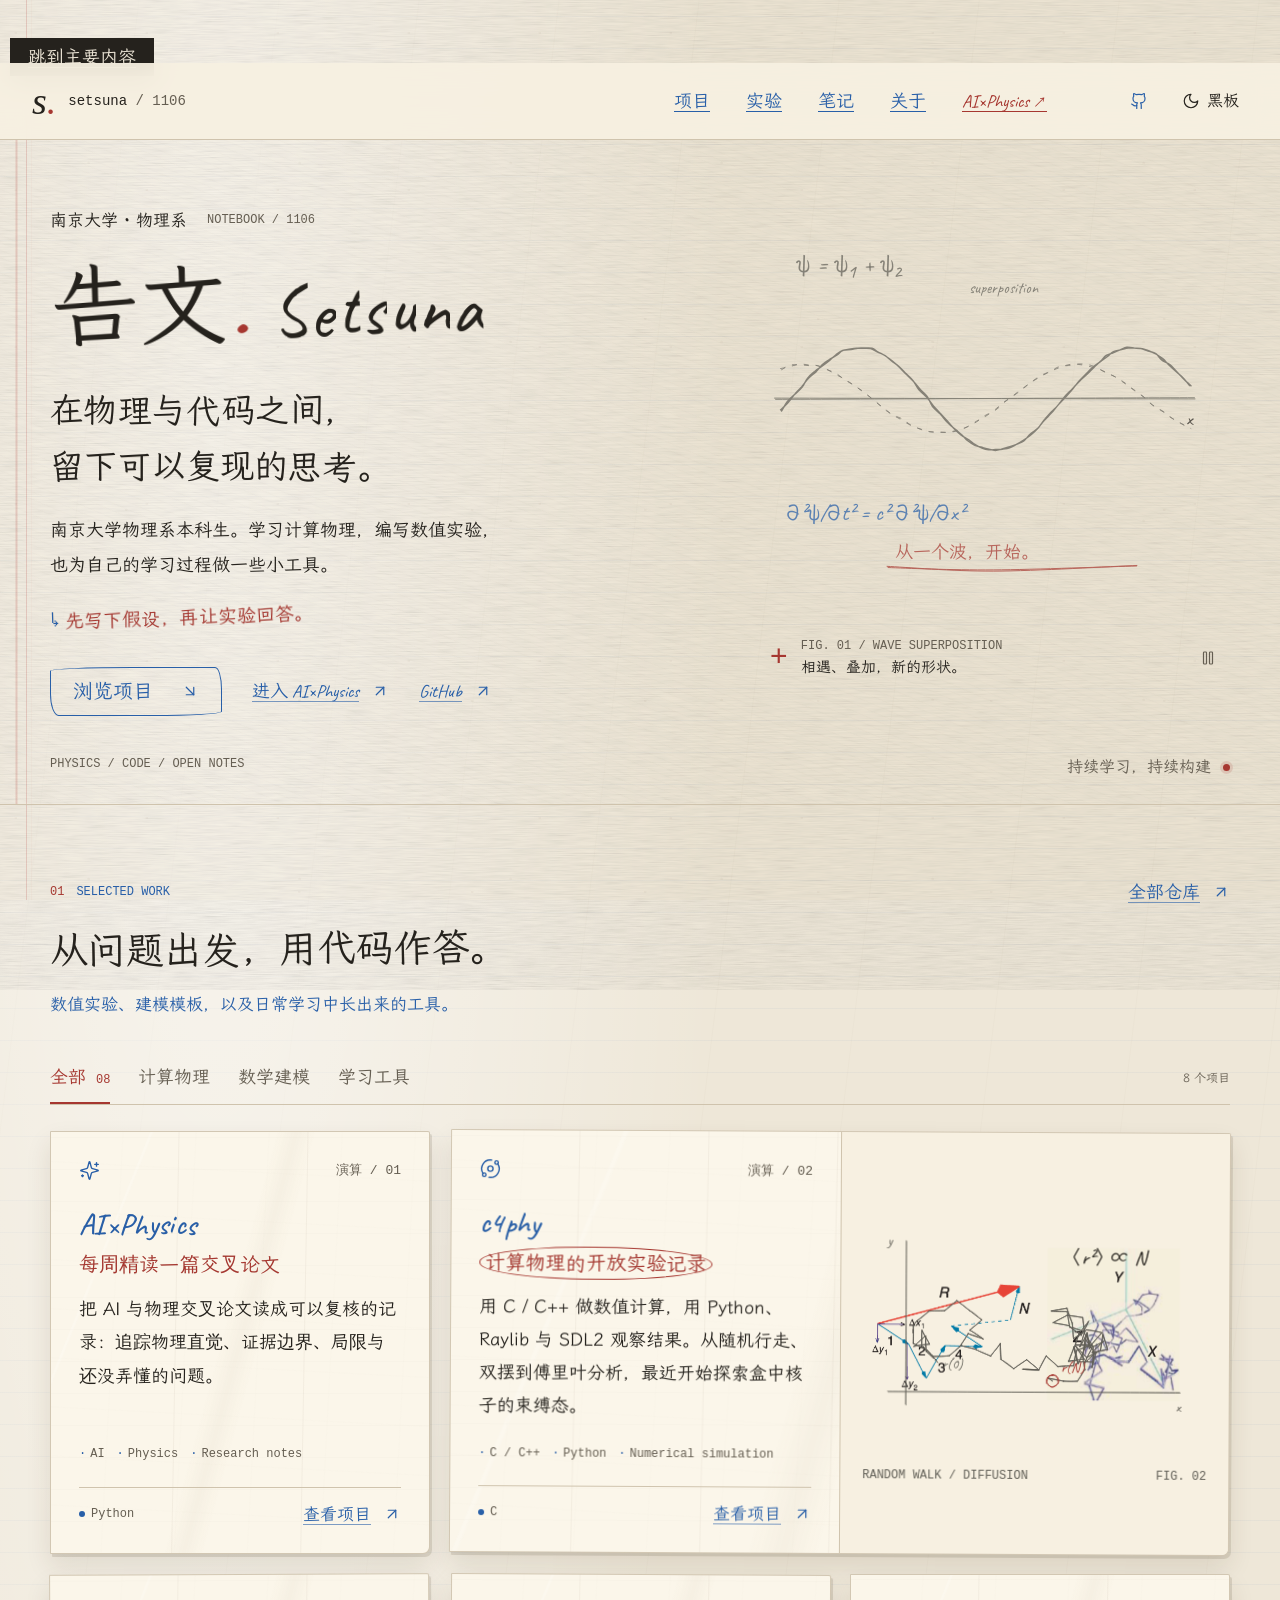
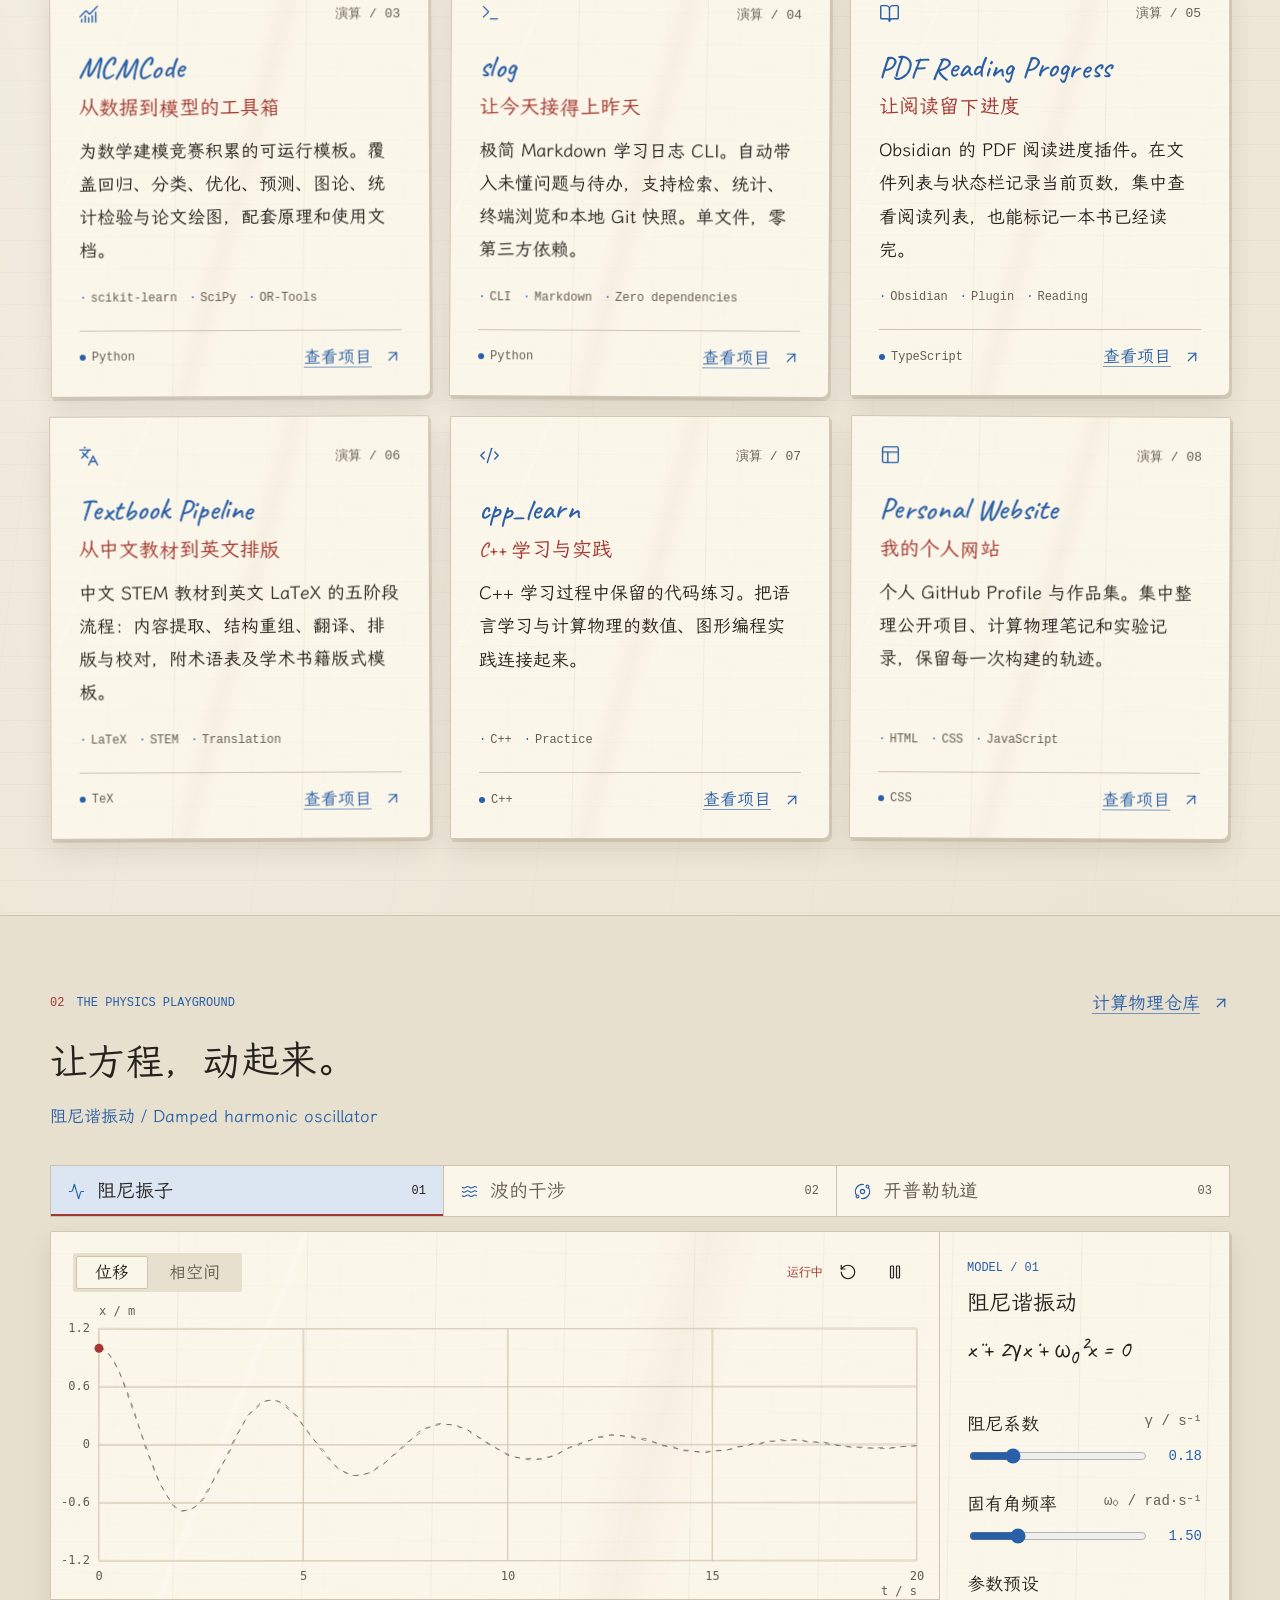
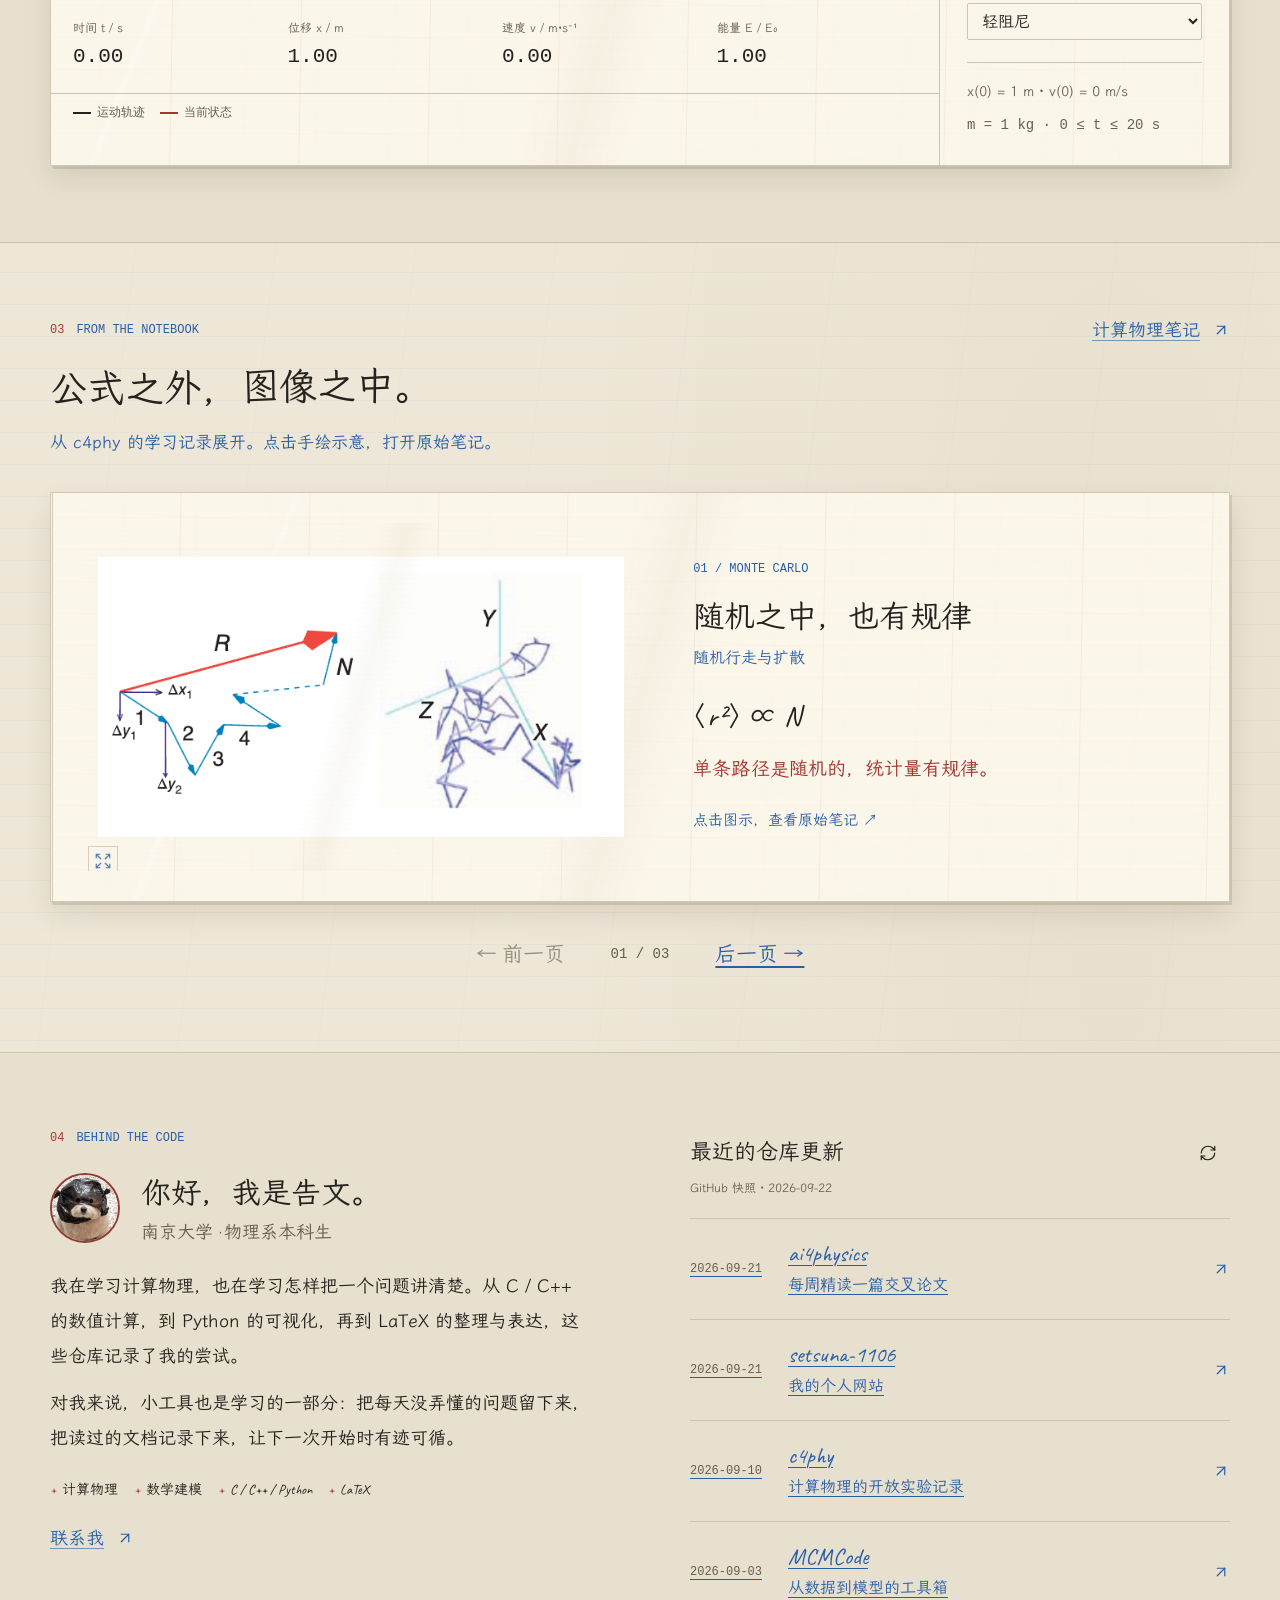
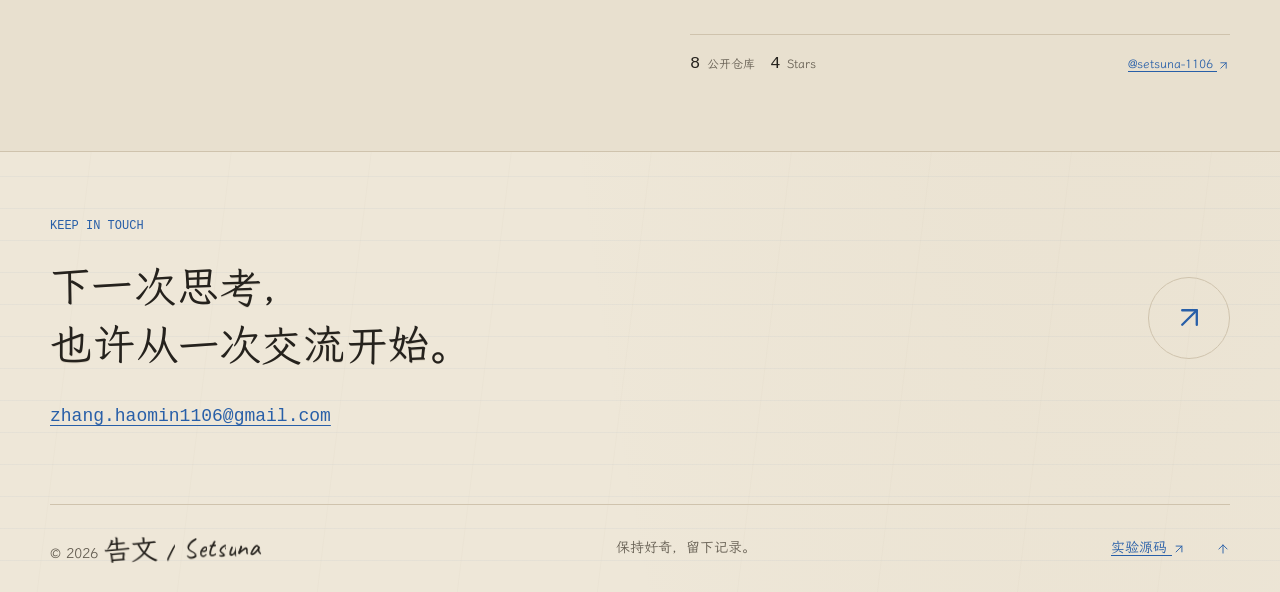
==== commit f9ca6d7a: "Preserve notebook sketch overlay with visible source art" ====
--- a/index.html
+++ b/index.html
@@ -14,7 +14,7 @@
   <meta name="twitter:card" content="summary_large_image">
   <link rel="icon" href="assets/github-avatar.jpg">
   <link rel="preload" href="assets/fonts/notebook-hand.woff2" as="font" type="font/woff2" crossorigin>
-  <link rel="stylesheet" href="assets/css/site.css?v=18">
+  <link rel="stylesheet" href="assets/css/site.css?v=19">
   <script>try { const t = localStorage.getItem('setsuna-theme'); if (t === 'dark' || t === 'light') document.documentElement.dataset.theme = t; } catch (_) {}</script>
   <script defer src="assets/vendor/lucide.min.js"></script>
   <script defer src="assets/vendor/numeric.min.js"></script>
--- a/assets/css/site.css
+++ b/assets/css/site.css
@@ -600,7 +600,7 @@
 .has-sketch > img,
 .sketch-ready > img { visibility: visible !important; }
 .notebook-sketch { width: 100%; height: auto; position: absolute; inset: 0; margin: auto; filter: var(--grain-filter); overflow: visible; pointer-events: none; font-family: var(--hand); }
-.paged .notebook-sketch { display: none; }
+.paged .notebook-sketch { opacity: .24; }
 .project-art .notebook-sketch { width: calc(100% - 30px); bottom: 35px; }
 .notebook-sketch path { stroke-linecap: round; stroke-linejoin: round; }
 .turning { transform-origin: left center; animation: var(--page-motion) var(--write-duration) ease-out both; }
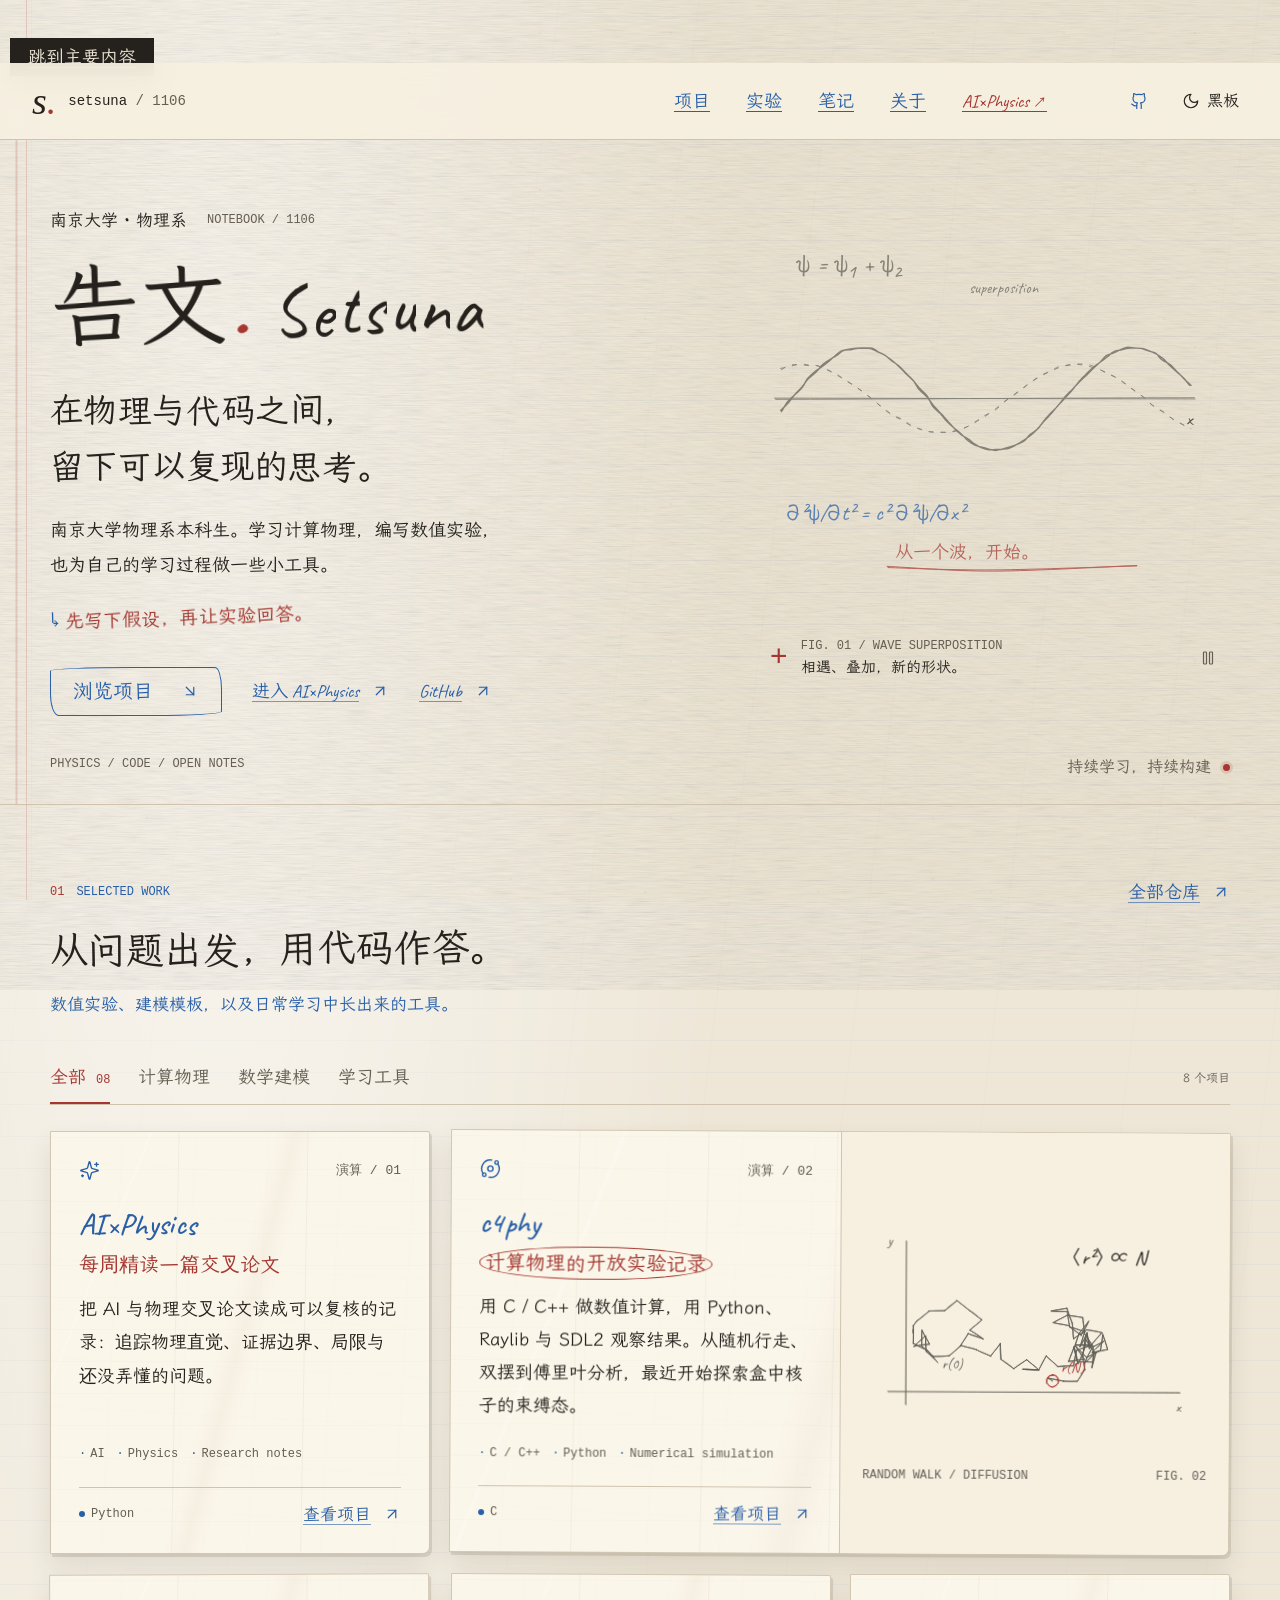
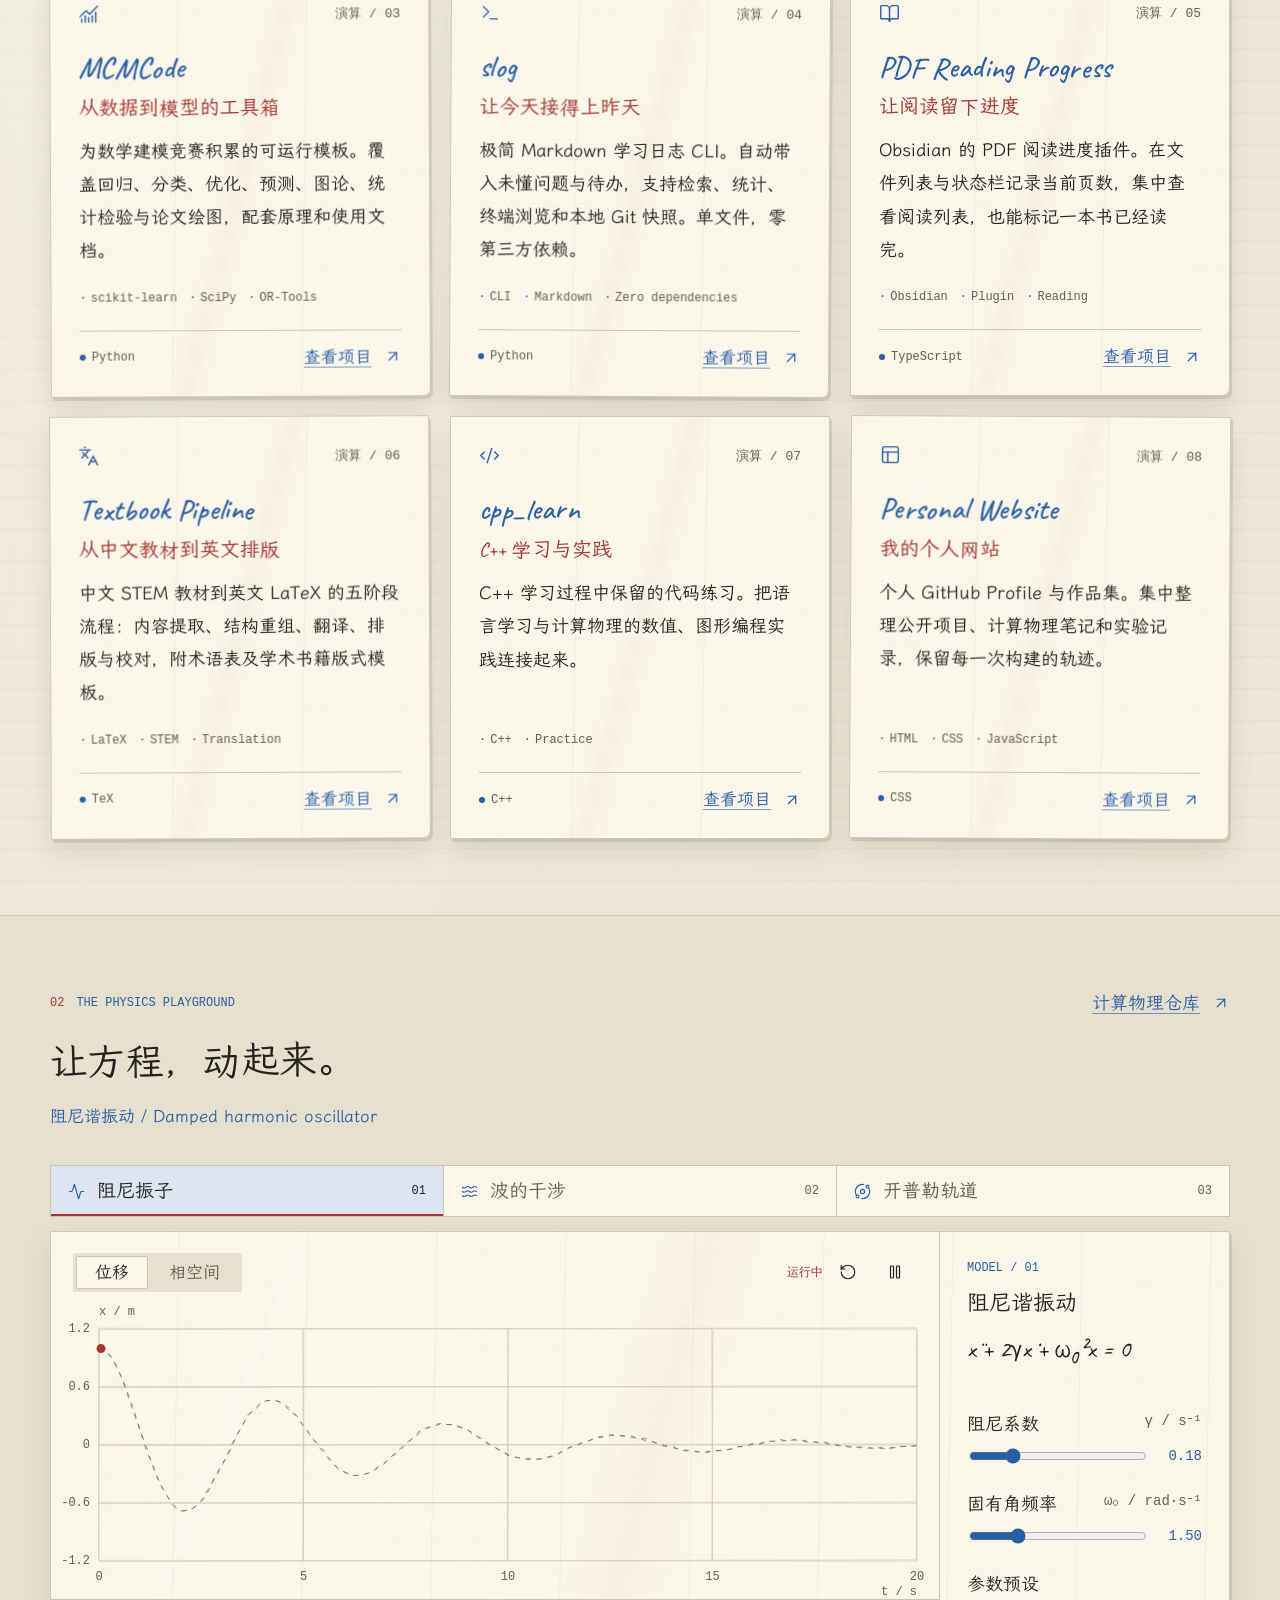
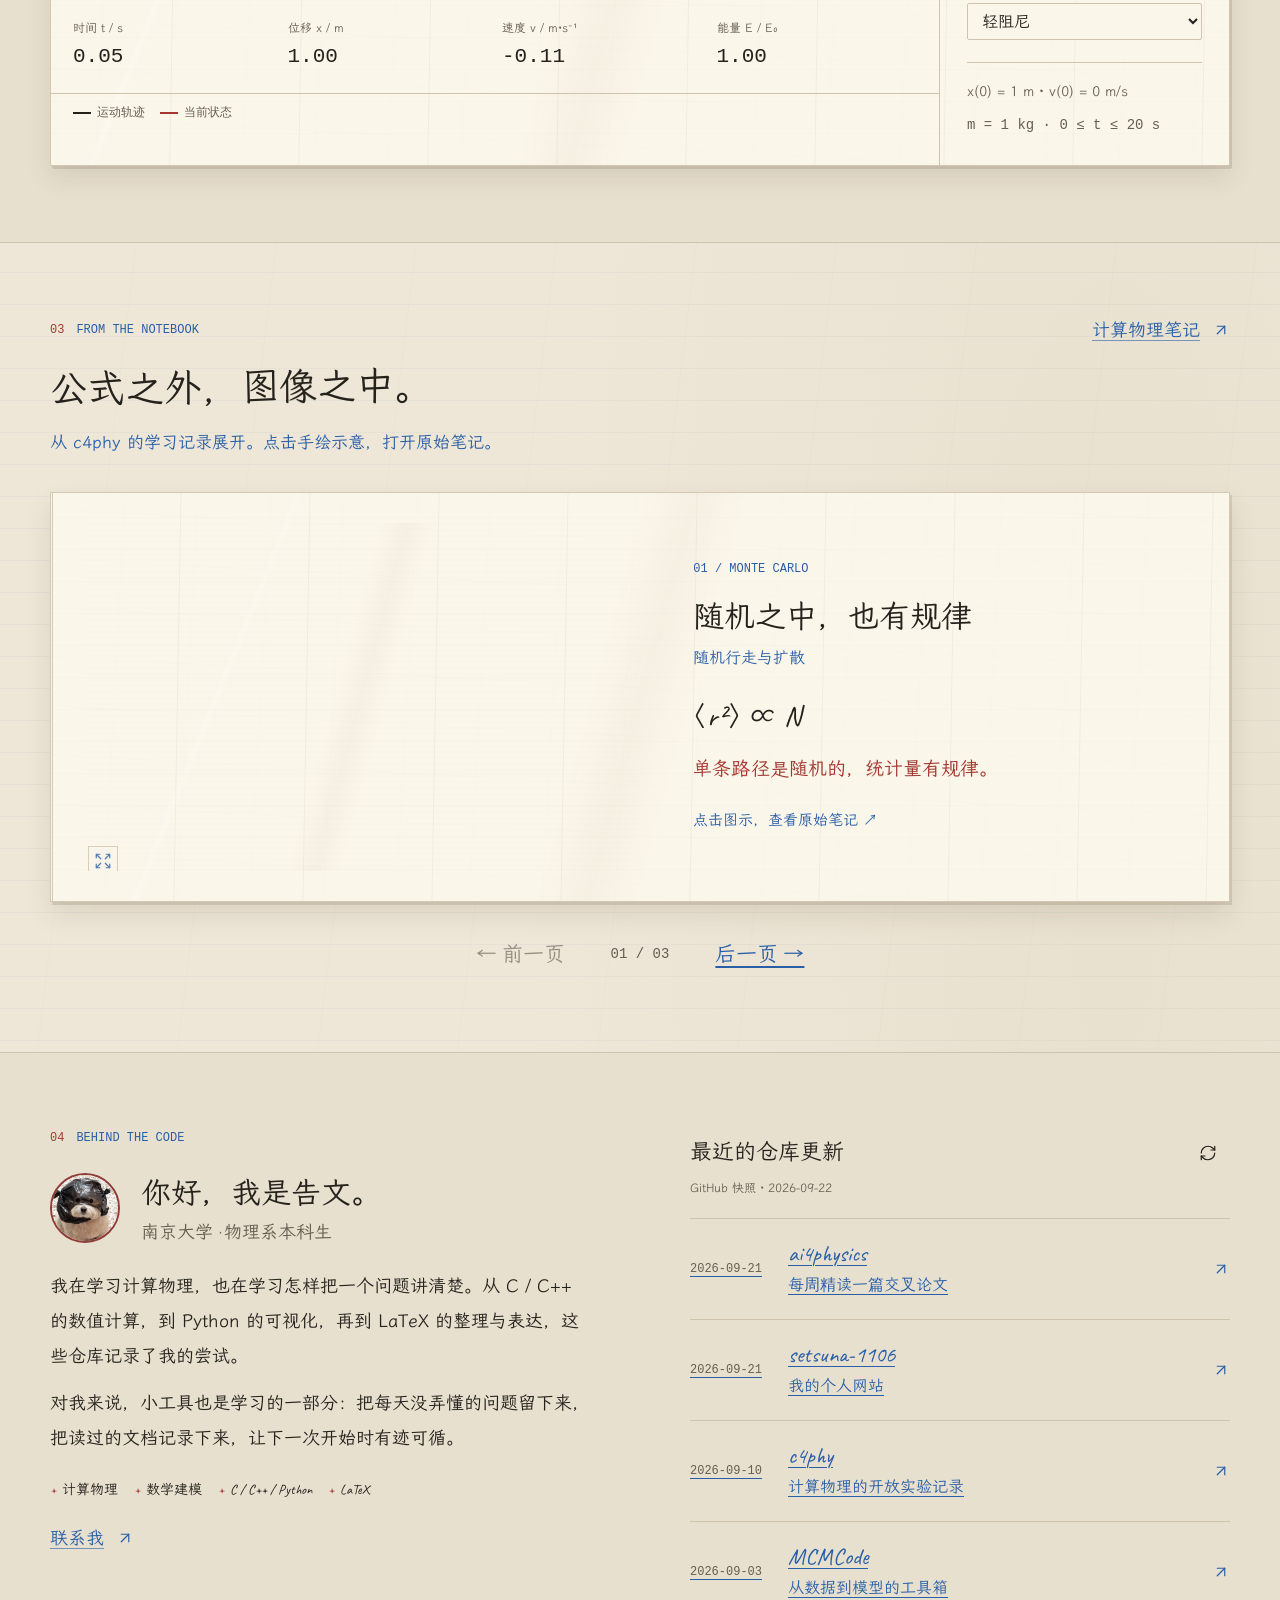
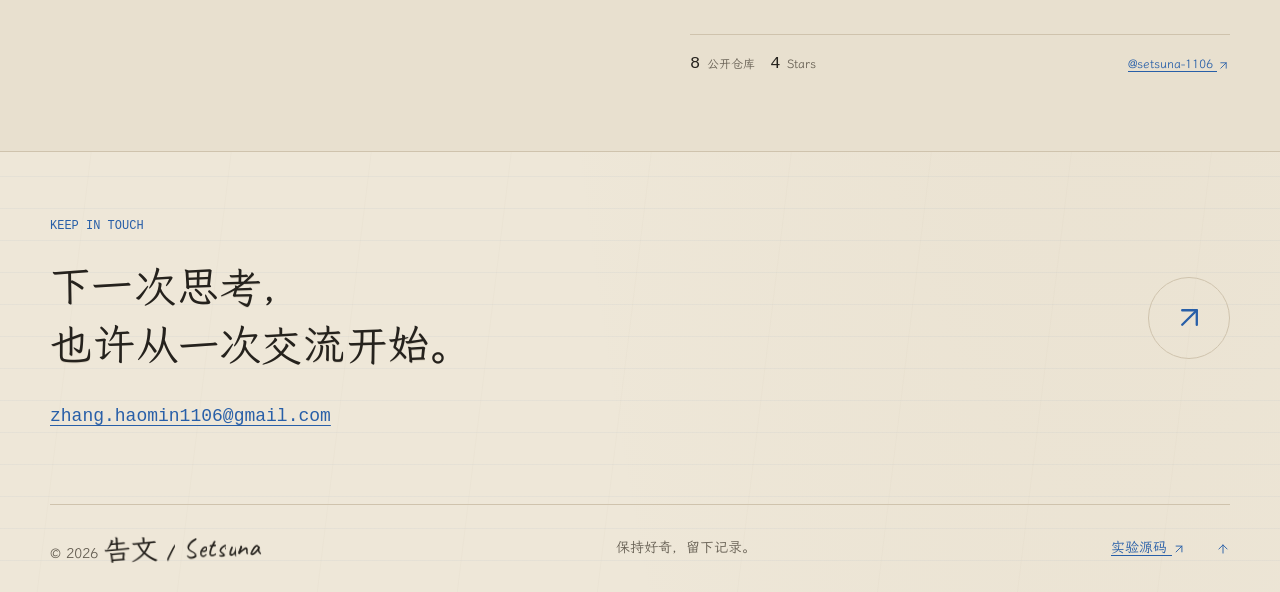
==== commit 738023dc: "Restore visible hand drawn notebook illustrations" ====
--- a/index.html
+++ b/index.html
@@ -14,7 +14,7 @@
   <meta name="twitter:card" content="summary_large_image">
   <link rel="icon" href="assets/github-avatar.jpg">
   <link rel="preload" href="assets/fonts/notebook-hand.woff2" as="font" type="font/woff2" crossorigin>
-  <link rel="stylesheet" href="assets/css/site.css?v=19">
+  <link rel="stylesheet" href="assets/css/site.css?v=20">
   <script>try { const t = localStorage.getItem('setsuna-theme'); if (t === 'dark' || t === 'light') document.documentElement.dataset.theme = t; } catch (_) {}</script>
   <script defer src="assets/vendor/lucide.min.js"></script>
   <script defer src="assets/vendor/numeric.min.js"></script>
--- a/assets/css/site.css
+++ b/assets/css/site.css
@@ -597,10 +597,9 @@
 .note-item .note-remark { color: var(--coral); font: 19px/1.7 var(--sans); margin-top: 15px; }
 .original-hint { color: var(--accent); display: block; font-size: 15px; margin-top: 22px; }
 .has-sketch { position: relative; }
-.has-sketch > img,
-.sketch-ready > img { visibility: visible !important; }
-.notebook-sketch { width: 100%; height: auto; position: absolute; inset: 0; margin: auto; filter: var(--grain-filter); overflow: visible; pointer-events: none; font-family: var(--hand); }
-.paged .notebook-sketch { opacity: .24; }
+.has-sketch > img { visibility: visible !important; }
+.sketch-ready > img { visibility: hidden !important; }
+.notebook-sketch { width: 100%; height: auto; position: absolute; inset: 0; margin: auto; filter: none; overflow: visible; pointer-events: none; font-family: var(--hand); }
 .project-art .notebook-sketch { width: calc(100% - 30px); bottom: 35px; }
 .notebook-sketch path { stroke-linecap: round; stroke-linejoin: round; }
 .turning { transform-origin: left center; animation: var(--page-motion) var(--write-duration) ease-out both; }
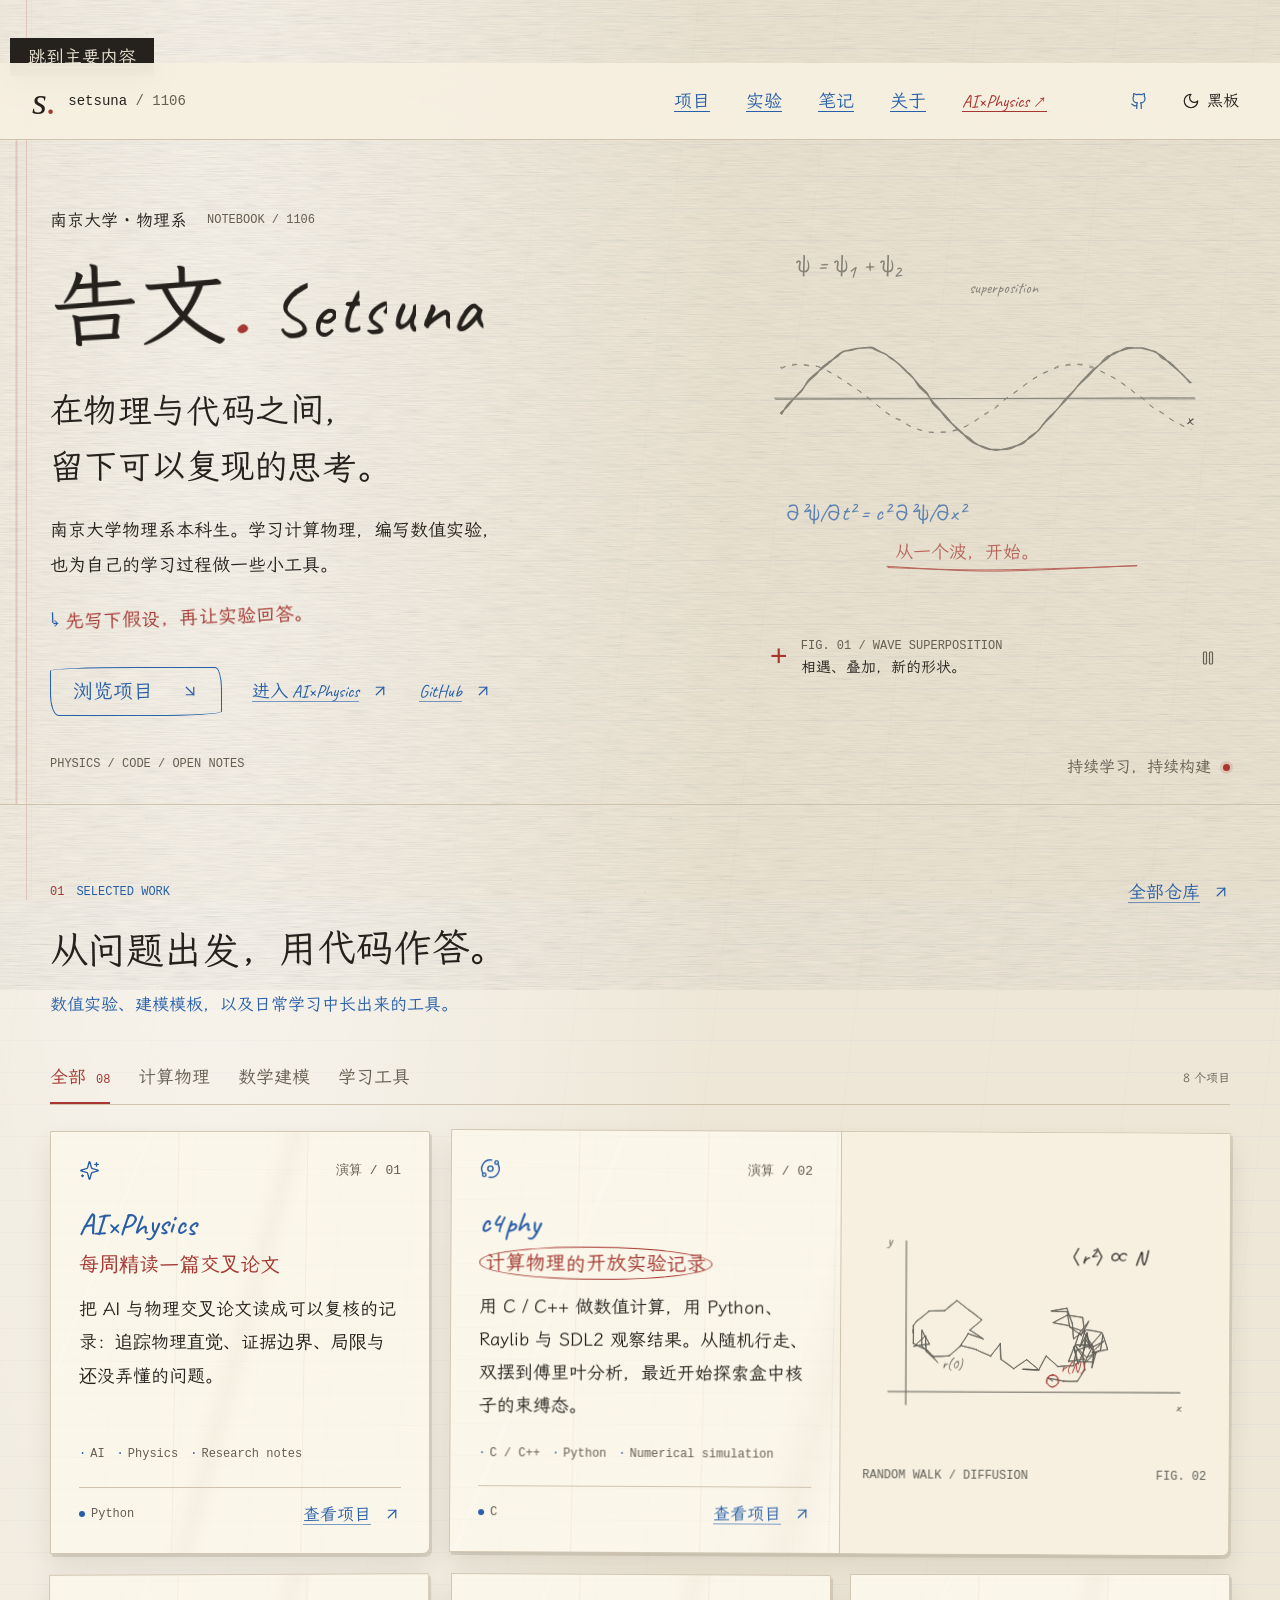
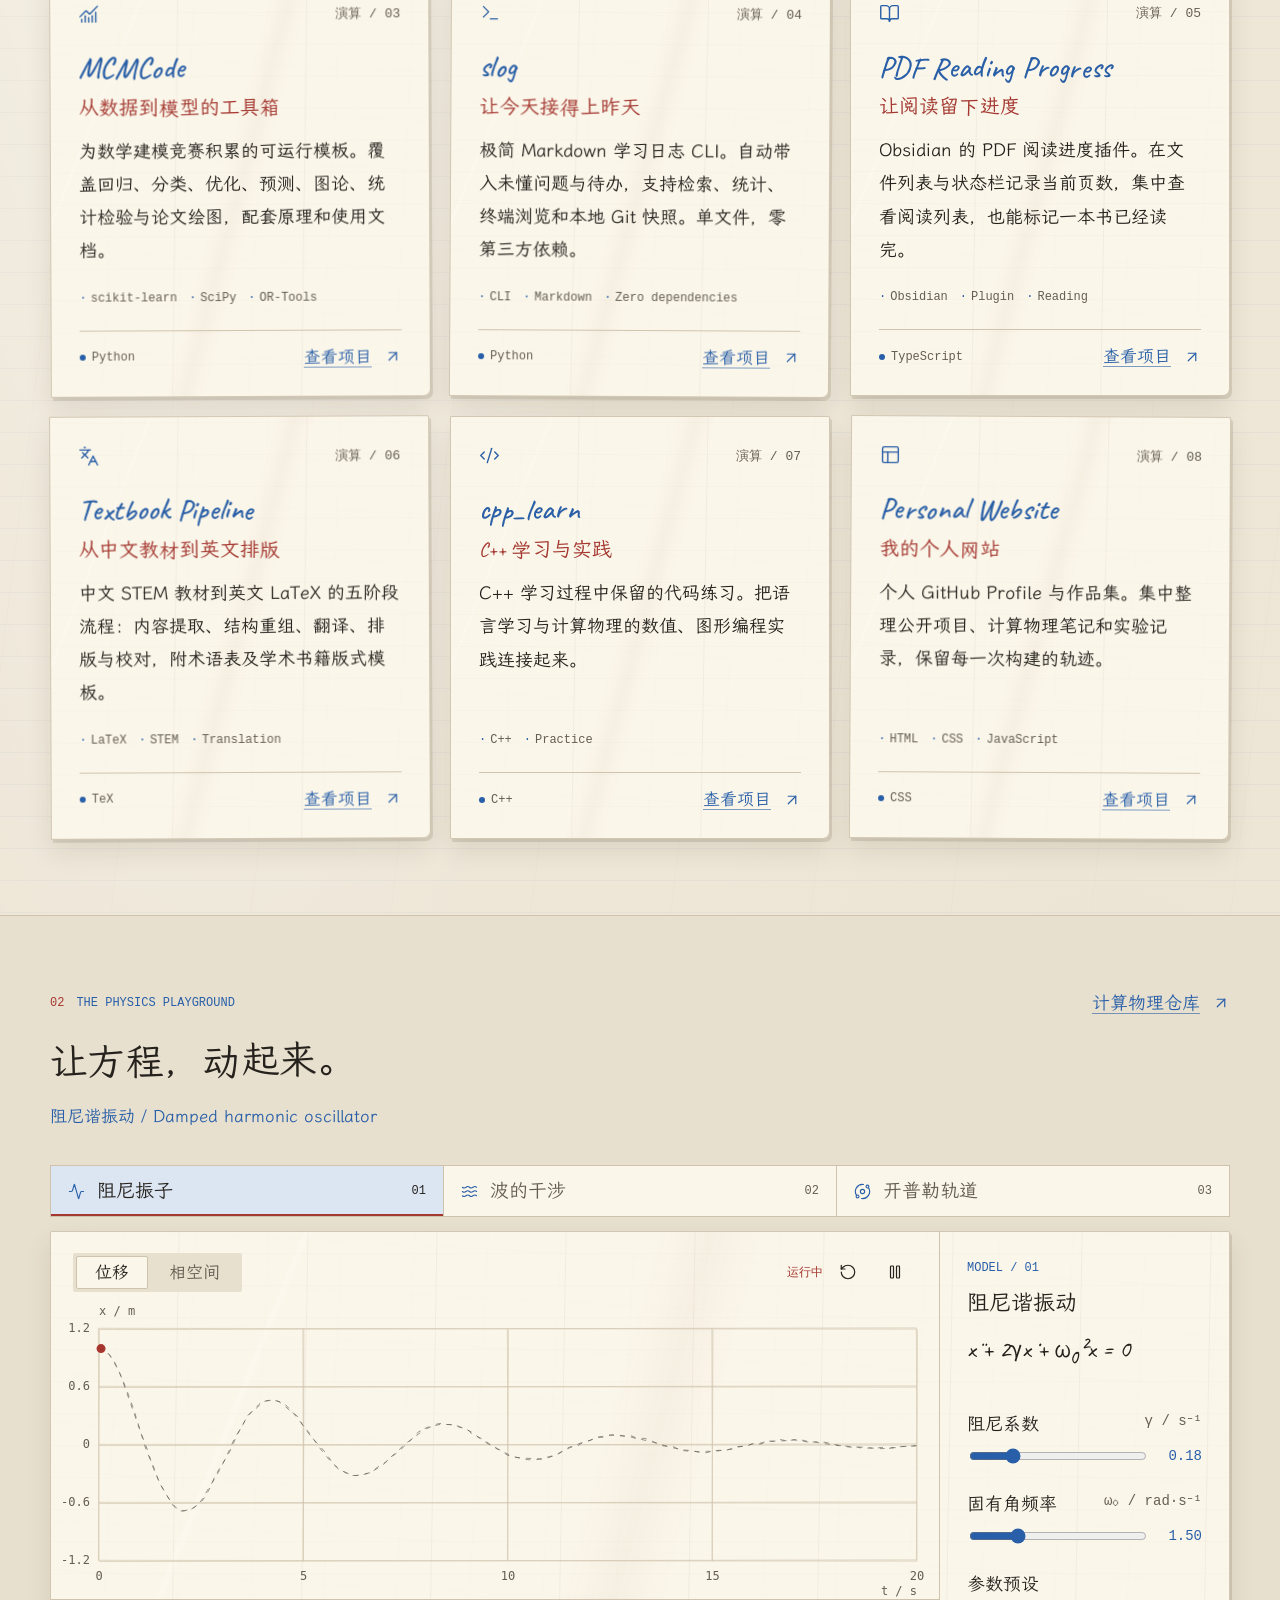
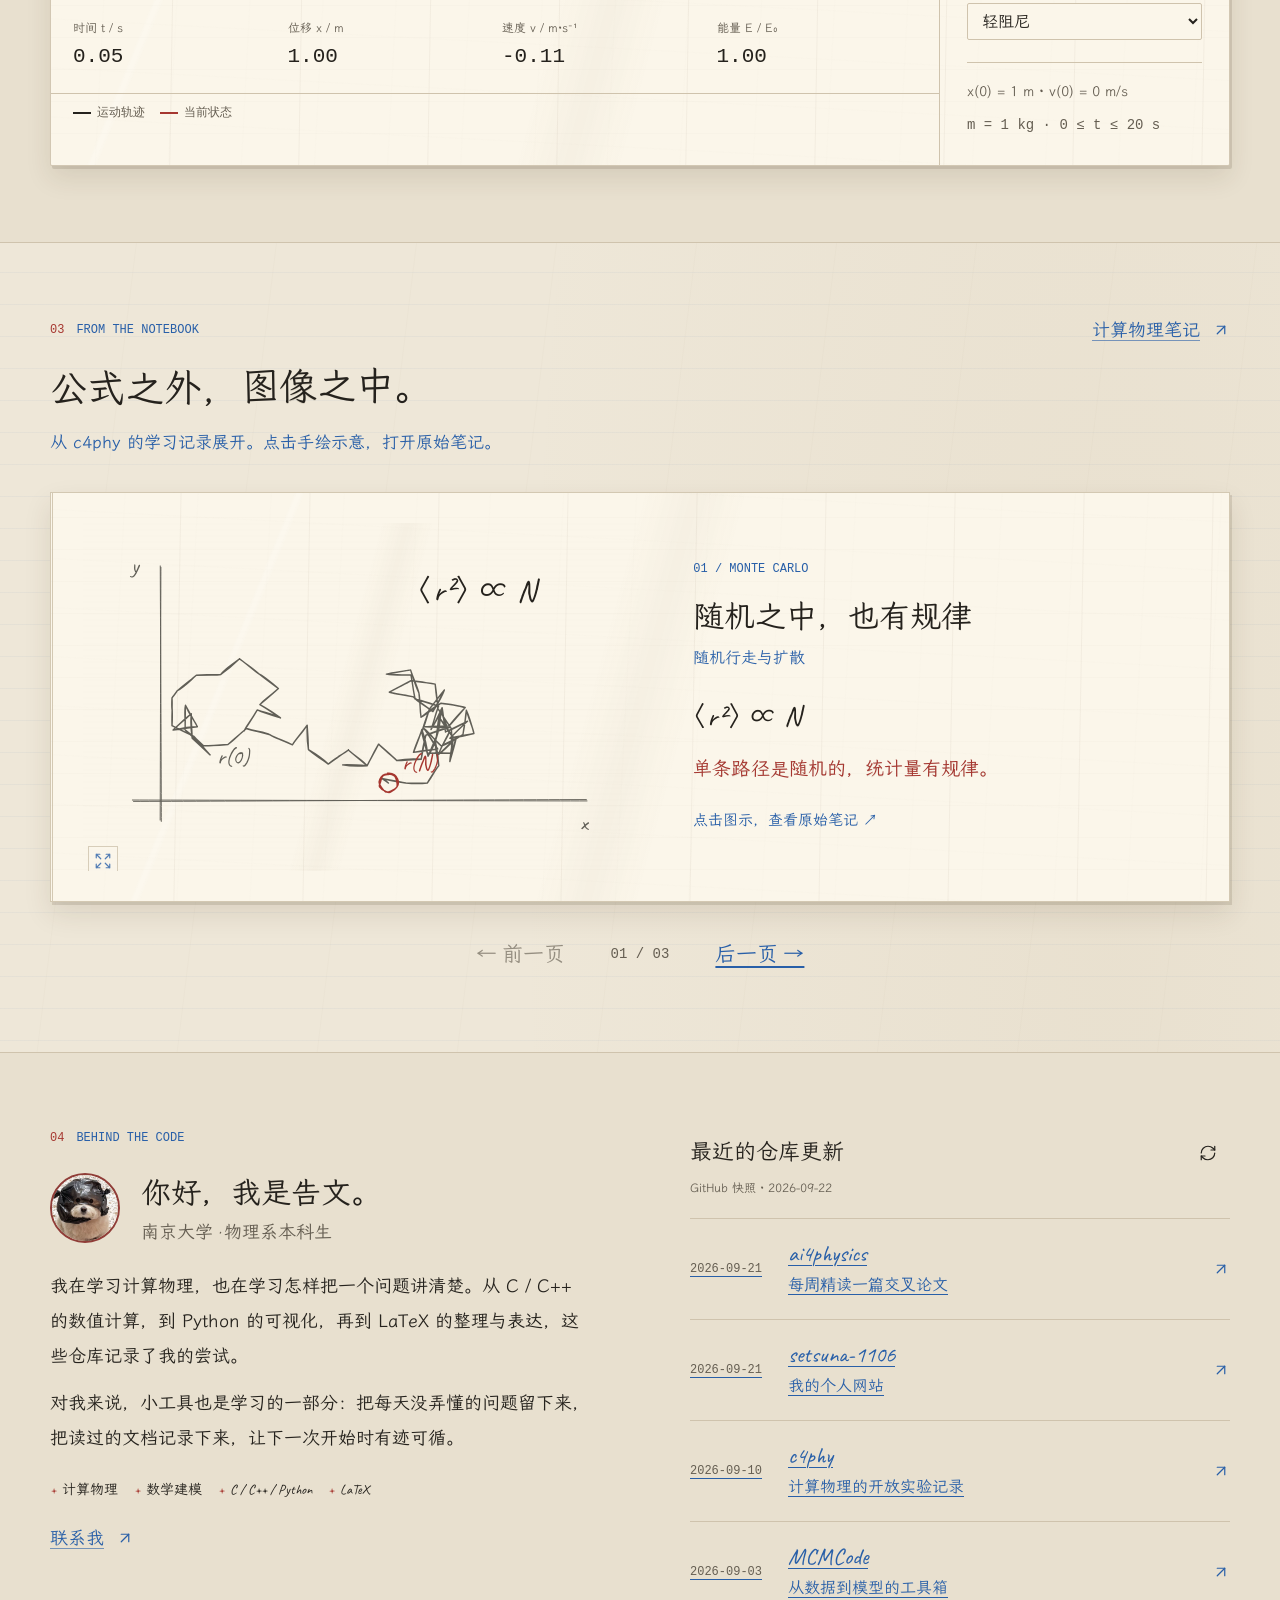
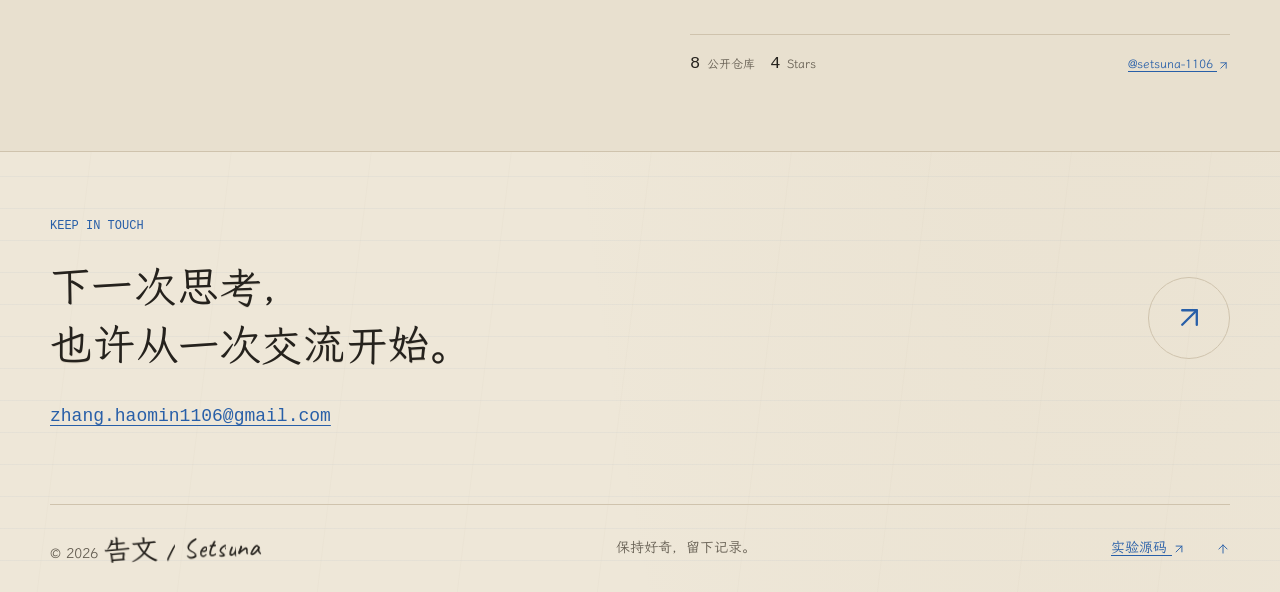
==== commit 480b71c6: "Fix hand drawn notebook SVG positioning" ====
--- a/index.html
+++ b/index.html
@@ -14,7 +14,7 @@
   <meta name="twitter:card" content="summary_large_image">
   <link rel="icon" href="assets/github-avatar.jpg">
   <link rel="preload" href="assets/fonts/notebook-hand.woff2" as="font" type="font/woff2" crossorigin>
-  <link rel="stylesheet" href="assets/css/site.css?v=20">
+  <link rel="stylesheet" href="assets/css/site.css?v=21">
   <script>try { const t = localStorage.getItem('setsuna-theme'); if (t === 'dark' || t === 'light') document.documentElement.dataset.theme = t; } catch (_) {}</script>
   <script defer src="assets/vendor/lucide.min.js"></script>
   <script defer src="assets/vendor/numeric.min.js"></script>
--- a/assets/css/site.css
+++ b/assets/css/site.css
@@ -600,6 +600,8 @@
 .has-sketch > img { visibility: visible !important; }
 .sketch-ready > img { visibility: hidden !important; }
 .notebook-sketch { width: 100%; height: auto; position: absolute; inset: 0; margin: auto; filter: none; overflow: visible; pointer-events: none; font-family: var(--hand); }
+.note-image > .notebook-sketch,
+.project-art > .notebook-sketch { position: absolute; inset: 0; z-index: 2; }
 .project-art .notebook-sketch { width: calc(100% - 30px); bottom: 35px; }
 .notebook-sketch path { stroke-linecap: round; stroke-linejoin: round; }
 .turning { transform-origin: left center; animation: var(--page-motion) var(--write-duration) ease-out both; }
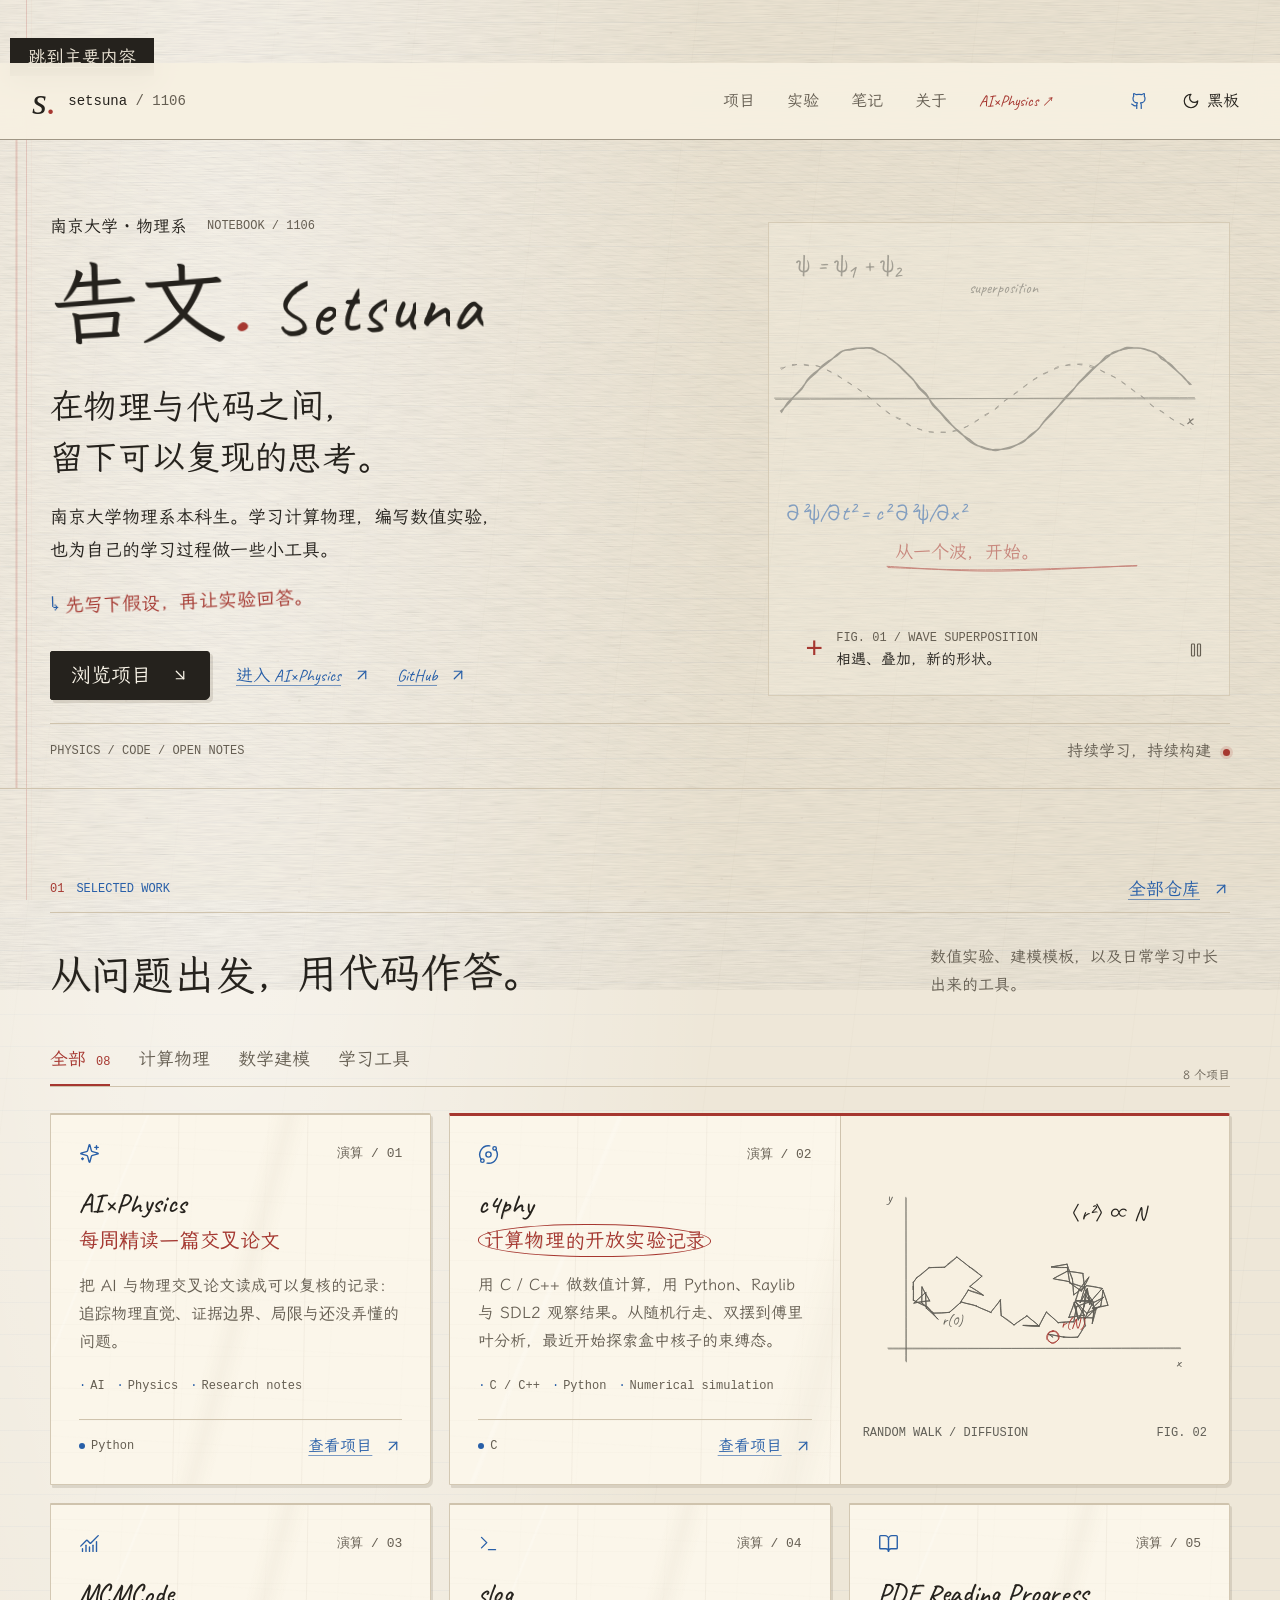
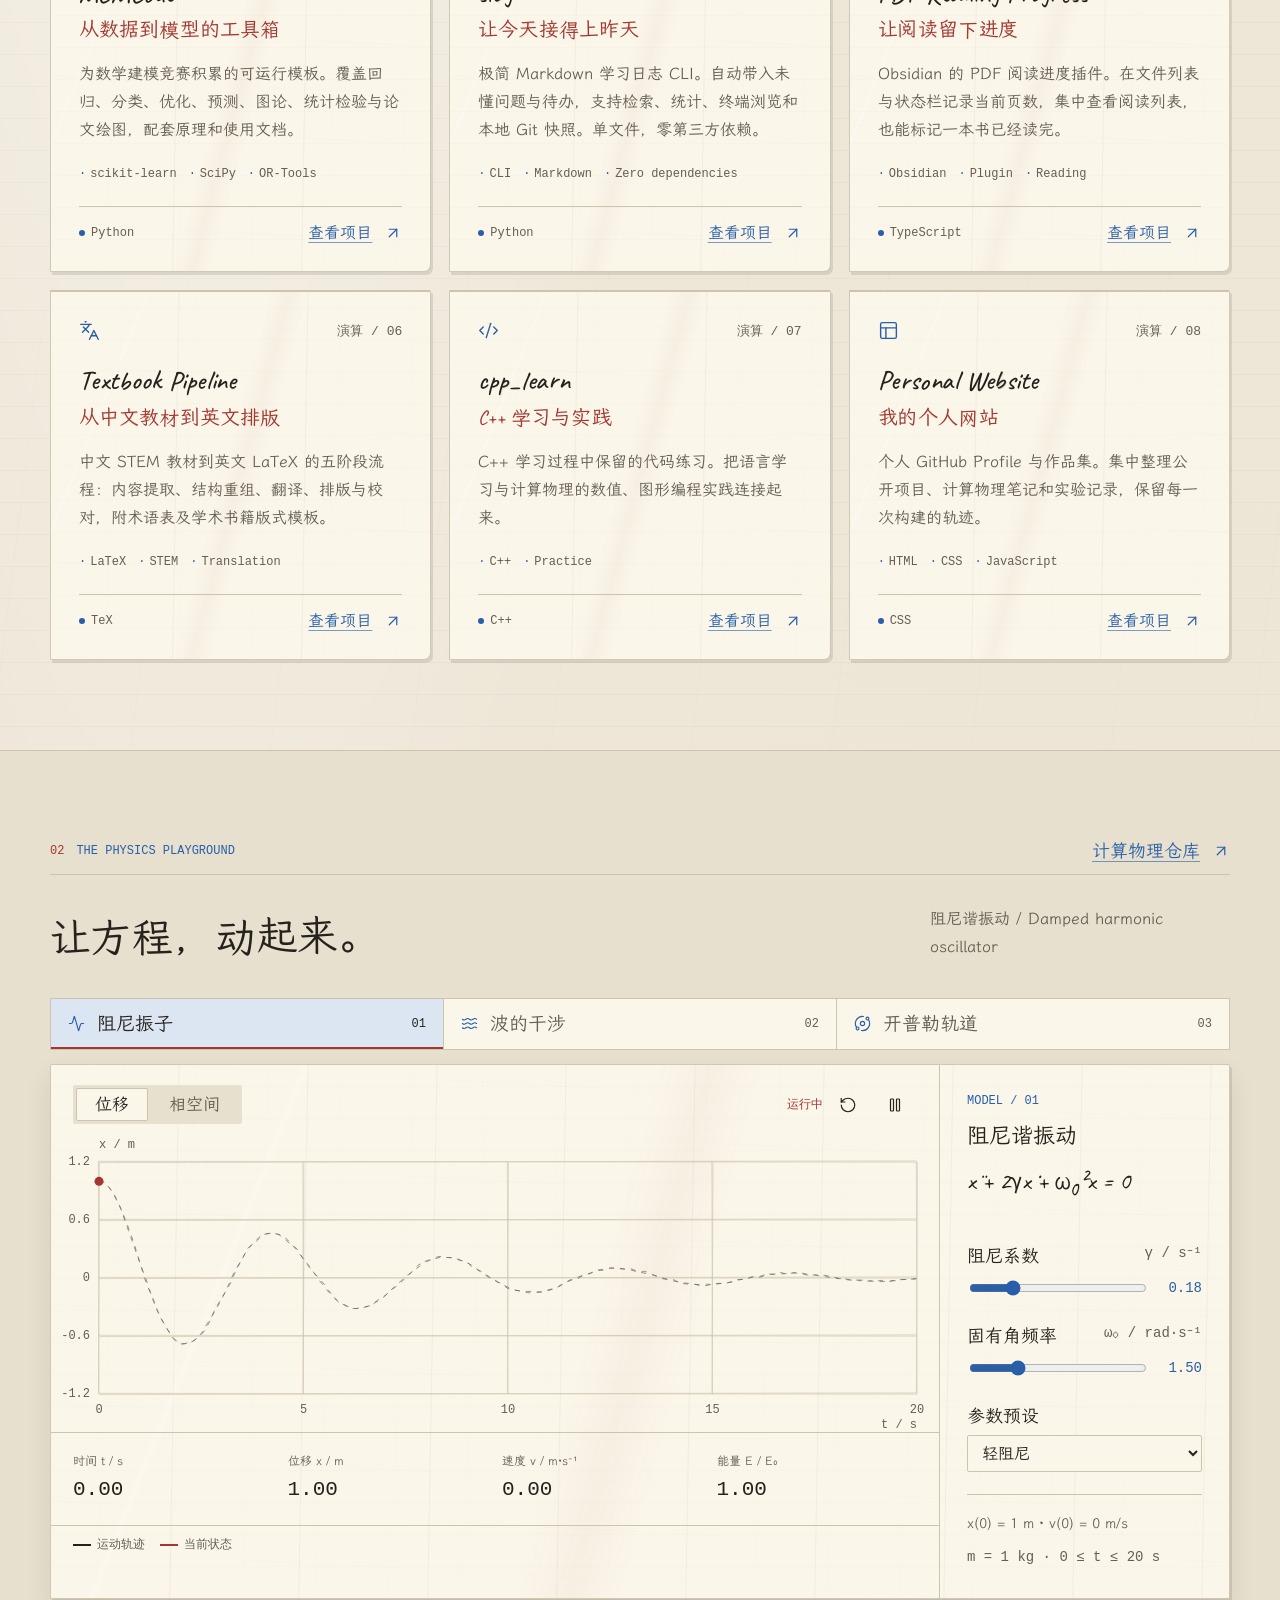
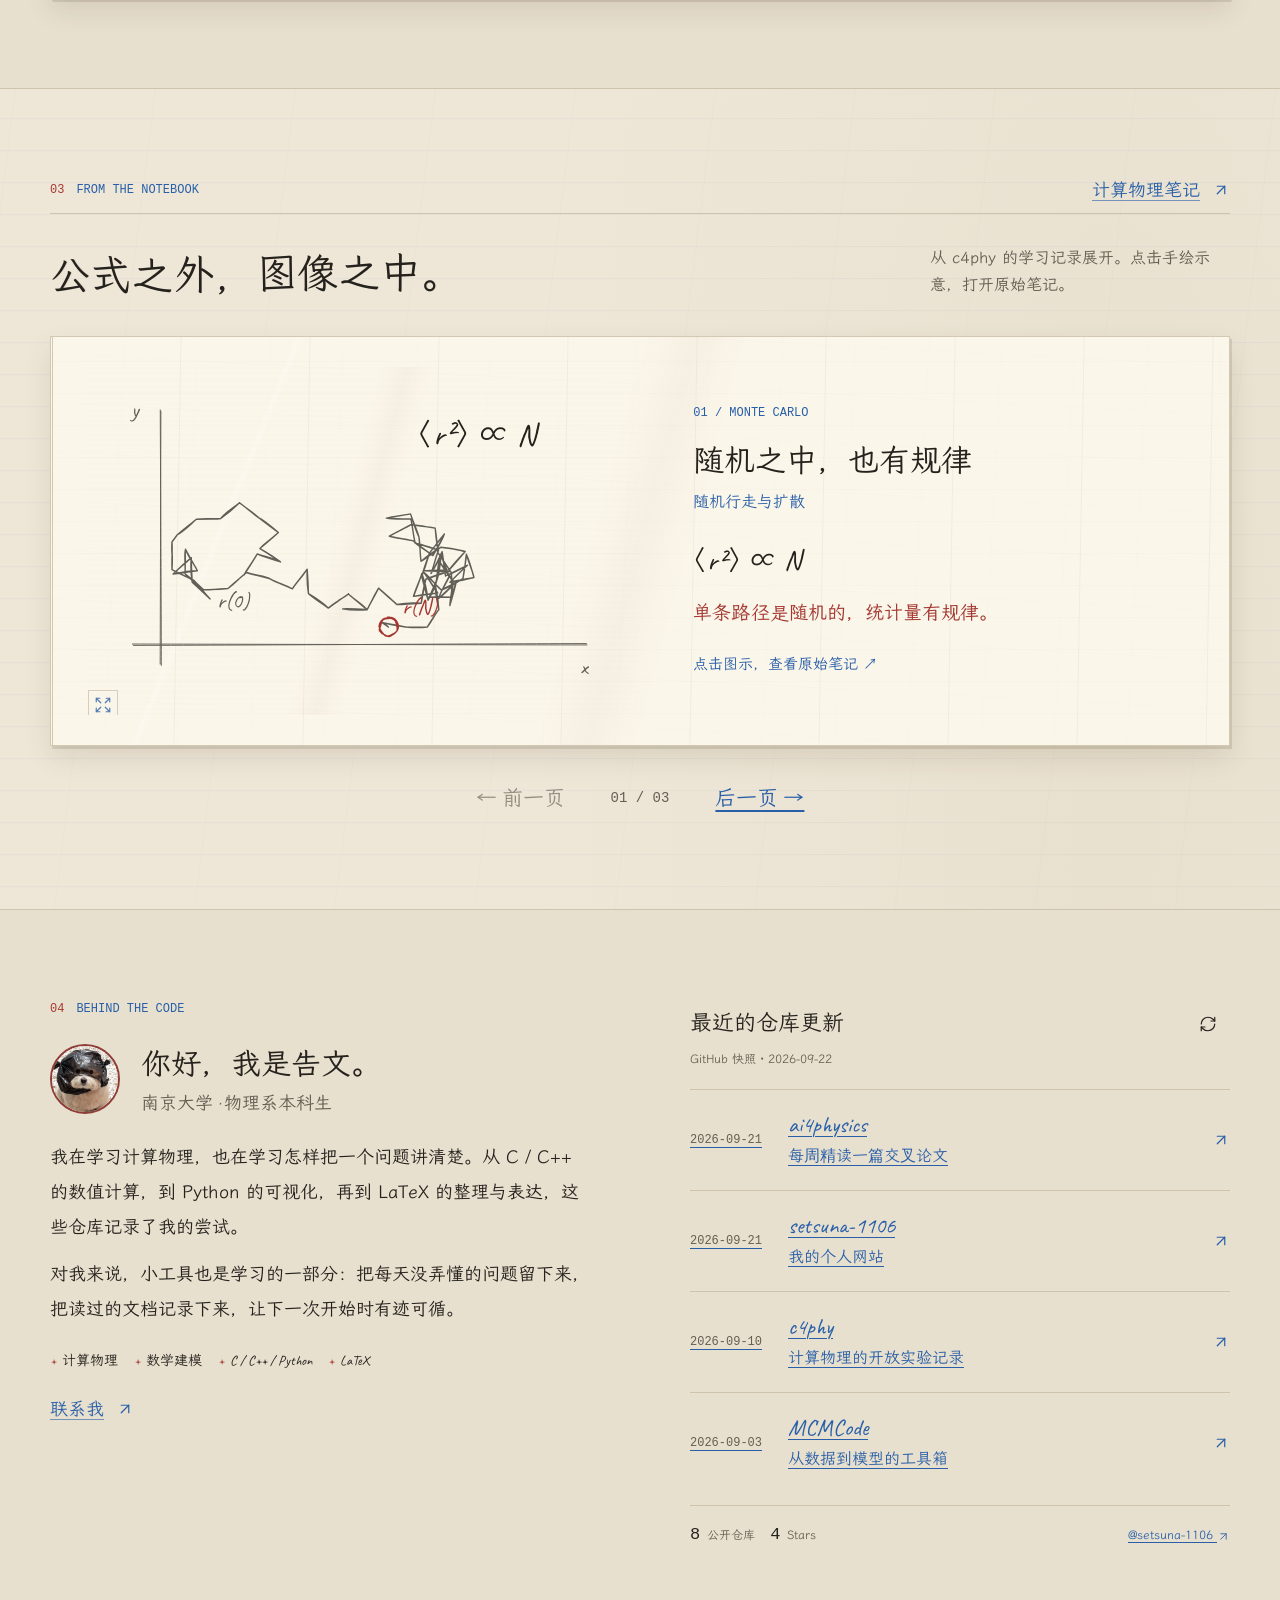
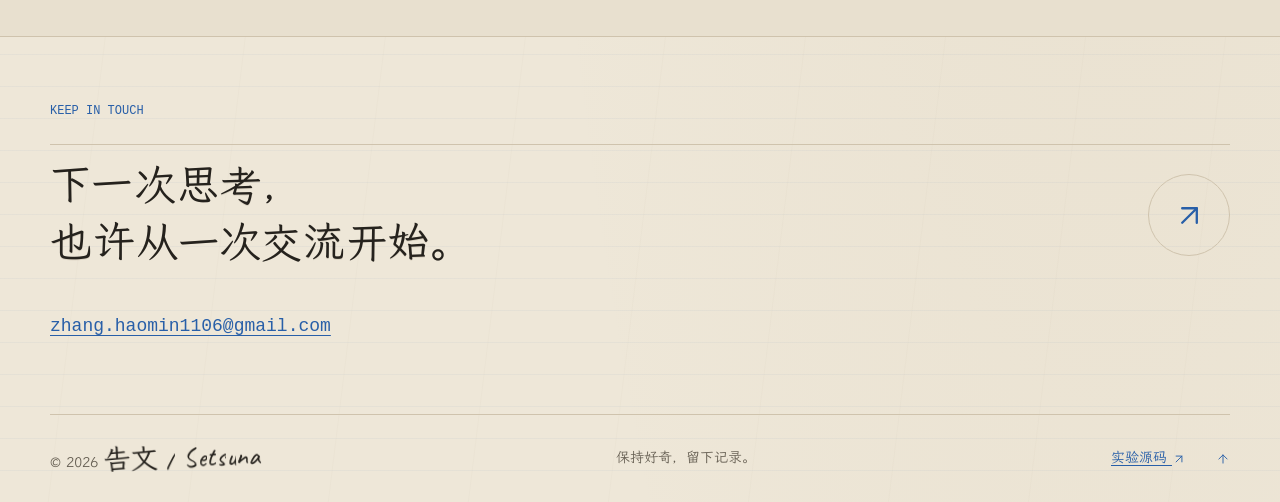
==== commit 5b801bdd: "Refine portfolio layout and mobile navigation" ====
--- a/index.html
+++ b/index.html
@@ -14,14 +14,14 @@
   <meta name="twitter:card" content="summary_large_image">
   <link rel="icon" href="assets/github-avatar.jpg">
   <link rel="preload" href="assets/fonts/notebook-hand.woff2" as="font" type="font/woff2" crossorigin>
-  <link rel="stylesheet" href="assets/css/site.css?v=21">
+  <link rel="stylesheet" href="assets/css/site.css?v=22">
   <script>try { const t = localStorage.getItem('setsuna-theme'); if (t === 'dark' || t === 'light') document.documentElement.dataset.theme = t; } catch (_) {}</script>
   <script defer src="assets/vendor/lucide.min.js"></script>
   <script defer src="assets/vendor/numeric.min.js"></script>
   <script defer src="assets/js/data.js?v=16"></script>
   <script defer src="assets/js/runtime.js?v=16"></script>
   <script defer src="assets/js/physics.js?v=16"></script>
-  <script defer src="assets/js/app.js?v=16"></script>
+  <script defer src="assets/js/app.js?v=22"></script>
   <script defer src="assets/js/notebook.js?v=17"></script>
   <script defer src="assets/js/hero.js?v=16"></script>
   <script defer src="assets/js/lab.js?v=16"></script>
--- a/assets/css/site.css
+++ b/assets/css/site.css
@@ -794,3 +794,139 @@
 @keyframes powder-fall { 20% { opacity: var(--powder-opacity); } to { opacity: 0; transform: translate(3px,17px); } }
 .write-block { animation: ink-arrive var(--write-duration) ease-out both; }
 .sr-only { position: absolute; width: 1px; height: 1px; padding: 0; margin: -1px; overflow: hidden; clip-path: inset(50%); white-space: nowrap; border: 0; }
+
+/* Editorial pass: a clear reading grid over the existing paper and chalk surfaces. */
+.site-header { border-bottom-color: color-mix(in srgb, var(--line) 72%, var(--ink)); }
+.site-header nav { gap: clamp(18px, 2.5vw, 34px); margin-right: clamp(12px, 2.5vw, 34px); }
+.site-header nav a { color: var(--muted); font-size: 16px; text-decoration: none; }
+.site-header nav a:hover,
+.site-header nav a.is-current { color: var(--accent); }
+.site-header nav a.nav-project-link { color: var(--coral); }
+
+.hero-inner { min-height: 620px; padding-top: 76px; }
+.hero-inner::before {
+  content: "";
+  position: absolute;
+  top: 82px;
+  right: 0;
+  bottom: 92px;
+  width: 39%;
+  border: 1px solid color-mix(in srgb, var(--line) 75%, transparent);
+  background: color-mix(in srgb, var(--surface) 24%, transparent);
+  pointer-events: none;
+}
+.hero-copy { width: min(59%, 680px); }
+.hero .eyebrow { margin-bottom: 24px; }
+.hero-subtitle { max-width: 660px; line-height: 1.5; }
+.hero-intro { max-width: 570px; line-height: 1.85; }
+.hero-actions { flex-wrap: wrap; gap: 16px 26px; }
+.hero-actions .text-link { font-size: 17px; }
+.hero-actions .button {
+  gap: 20px;
+  min-height: 49px;
+  padding: 10px 20px;
+  border-radius: 2px 3px 5px 2px;
+  border-color: var(--ink);
+  background: var(--ink);
+  color: var(--surface);
+  box-shadow: 3px 3px 0 var(--shadow);
+}
+.hero-actions .button:hover { border-color: var(--coral); background: var(--coral); color: var(--surface); }
+.hero-doodle { top: 95px; width: 40%; }
+.hero-plot-label { left: 64%; right: 12px; bottom: 115px; }
+.hero-bottom { align-items: center; padding-top: 15px; border-top: 1px solid var(--line); }
+
+.section { padding-block: clamp(64px, 7vw, 98px); }
+.section-top { margin-bottom: 30px; padding-bottom: 12px; border-bottom: 1px solid var(--line); }
+.section-heading { display: grid; grid-template-columns: minmax(0, 1.5fr) minmax(220px, .7fr); align-items: end; gap: 32px; margin-bottom: 34px; }
+.section-heading h2 { max-width: 690px; font-size: clamp(36px, 3.2vw, 49px); line-height: 1.25; }
+.section-heading p { max-width: 300px; margin: 0 0 4px auto; color: var(--muted); font-size: 16px; line-height: 1.7; }
+.project-toolbar { align-items: end; }
+.filters { min-width: 0; }
+.filter { color: var(--muted); text-decoration: none; }
+.filter:hover { color: var(--accent); }
+.filter.is-active { color: var(--coral); }
+.project-grid { gap: 18px; }
+.project-card,
+.project-card:nth-child(2n),
+.project-card:nth-child(3n) { transform: none; }
+.project-card { border-top: 2px solid var(--line); box-shadow: 2px 3px 0 var(--shadow); }
+.project-card.featured { border-top: 3px solid var(--coral); }
+.project-card:hover { transform: translateY(-3px); }
+.project-card h3 { font-size: clamp(25px, 2.1vw, 31px); line-height: 1.25; }
+.project-card h3 a { color: var(--ink); text-decoration: none; }
+.project-card h3 a:hover { color: var(--accent); }
+.project-subtitle { margin-bottom: 18px; }
+.project-description { color: var(--muted); font-size: 16px; line-height: 1.75; }
+.project-footer { margin-top: auto; }
+.project-footer .text-link { font-size: 16px; }
+.project-art { border-left-color: var(--line); }
+.project-art figcaption { gap: 12px; }
+.note-image { transition: border-color .2s ease, transform .2s ease; }
+.note-image:hover { border-color: var(--accent); transform: translateY(-2px); }
+.contact-line { padding-block: 12px; border-top: 1px solid var(--line); }
+
+@media (max-width: 1100px) {
+  .hero-copy { width: 60%; }
+  .hero-inner::before { width: 37%; }
+  .section-heading { grid-template-columns: minmax(0, 1fr) minmax(180px, .55fr); }
+}
+
+@media (max-width: 800px) {
+  .hero-inner { min-height: 610px; }
+  .hero-copy { width: 63%; }
+  .hero-inner::before { right: 0; width: 34%; }
+  .hero-plot-label { left: 65%; }
+  .section-heading { grid-template-columns: 1fr; gap: 8px; }
+  .section-heading p { max-width: 520px; margin: 0; }
+}
+
+@media (max-width: 600px) {
+  .site-header nav {
+    top: 100%;
+    display: none;
+    grid-template-columns: repeat(2, minmax(0, 1fr));
+    gap: 0;
+    padding: 10px 20px 16px;
+    box-shadow: 0 12px 18px var(--shadow);
+  }
+  .site-header nav.is-open { display: grid; }
+  .site-header nav a { min-width: 0; padding: 11px 8px; border-bottom: 1px solid var(--line); font-size: 17px; }
+  .site-header nav a.nav-project-link { grid-column: 1 / -1; }
+  .site-header nav a.is-current::after { bottom: 4px; left: 18px; width: 28px; transform: none; }
+  .hero-inner { min-height: 780px; padding-top: 35px; padding-bottom: 340px; }
+  .hero-inner::before { top: auto; right: 0; bottom: 64px; left: 0; width: auto; height: 257px; }
+  .hero-copy { width: 100%; }
+  .hero .eyebrow { margin-bottom: 18px; }
+  h1 { font-size: clamp(60px, 16vw, 70px); }
+  .latin-name { font-size: clamp(42px, 12vw, 52px); }
+  .hero-subtitle { margin-top: 17px; font-size: clamp(24px, 7vw, 28px); line-height: 1.45; }
+  .hero-intro { margin-top: 15px; font-size: 16px; line-height: 1.75; }
+  .margin-note { margin-top: 14px; font-size: 16px; }
+  .hero-actions { gap: 8px 20px; margin-top: 22px; }
+  .hero-actions .button { min-height: 44px; font-size: 17px; }
+  .hero-actions .text-link { font-size: 15px; }
+  .hero-plot-label { right: 6px; bottom: 76px; left: 14px; font-size: 10px; }
+  .hero-bottom { bottom: 14px; font-size: 9px; }
+  .hero-bottom > span:last-child { font-size: 11px; }
+  .section { padding-block: 58px; }
+  .section-top { align-items: center; margin-bottom: 22px; }
+  .section-heading { margin-bottom: 28px; }
+  .section-heading h2 { font-size: 32px; }
+  .section-heading p { font-size: 15px; }
+  .project-toolbar { display: block; overflow: hidden; }
+  .filters { overflow-x: auto; gap: 21px; scrollbar-width: thin; }
+  .filters .filter { flex: 0 0 auto; min-height: 48px; font-size: 16px; }
+  .project-card { padding: 24px; }
+  .project-card h3 { font-size: 28px; }
+  .project-description { font-size: 16px; }
+  .project-card.featured { display: flex; }
+  .featured .project-body { padding: 24px; }
+  .project-art { width: 100%; }
+  .paged .note-item { padding: 20px; }
+  .contact-line h2 { font-size: clamp(27px, 7vw, 34px); }
+}
+
+@media (prefers-reduced-motion: reduce) {
+  .note-image:hover, .project-card:hover { transform: none; }
+}
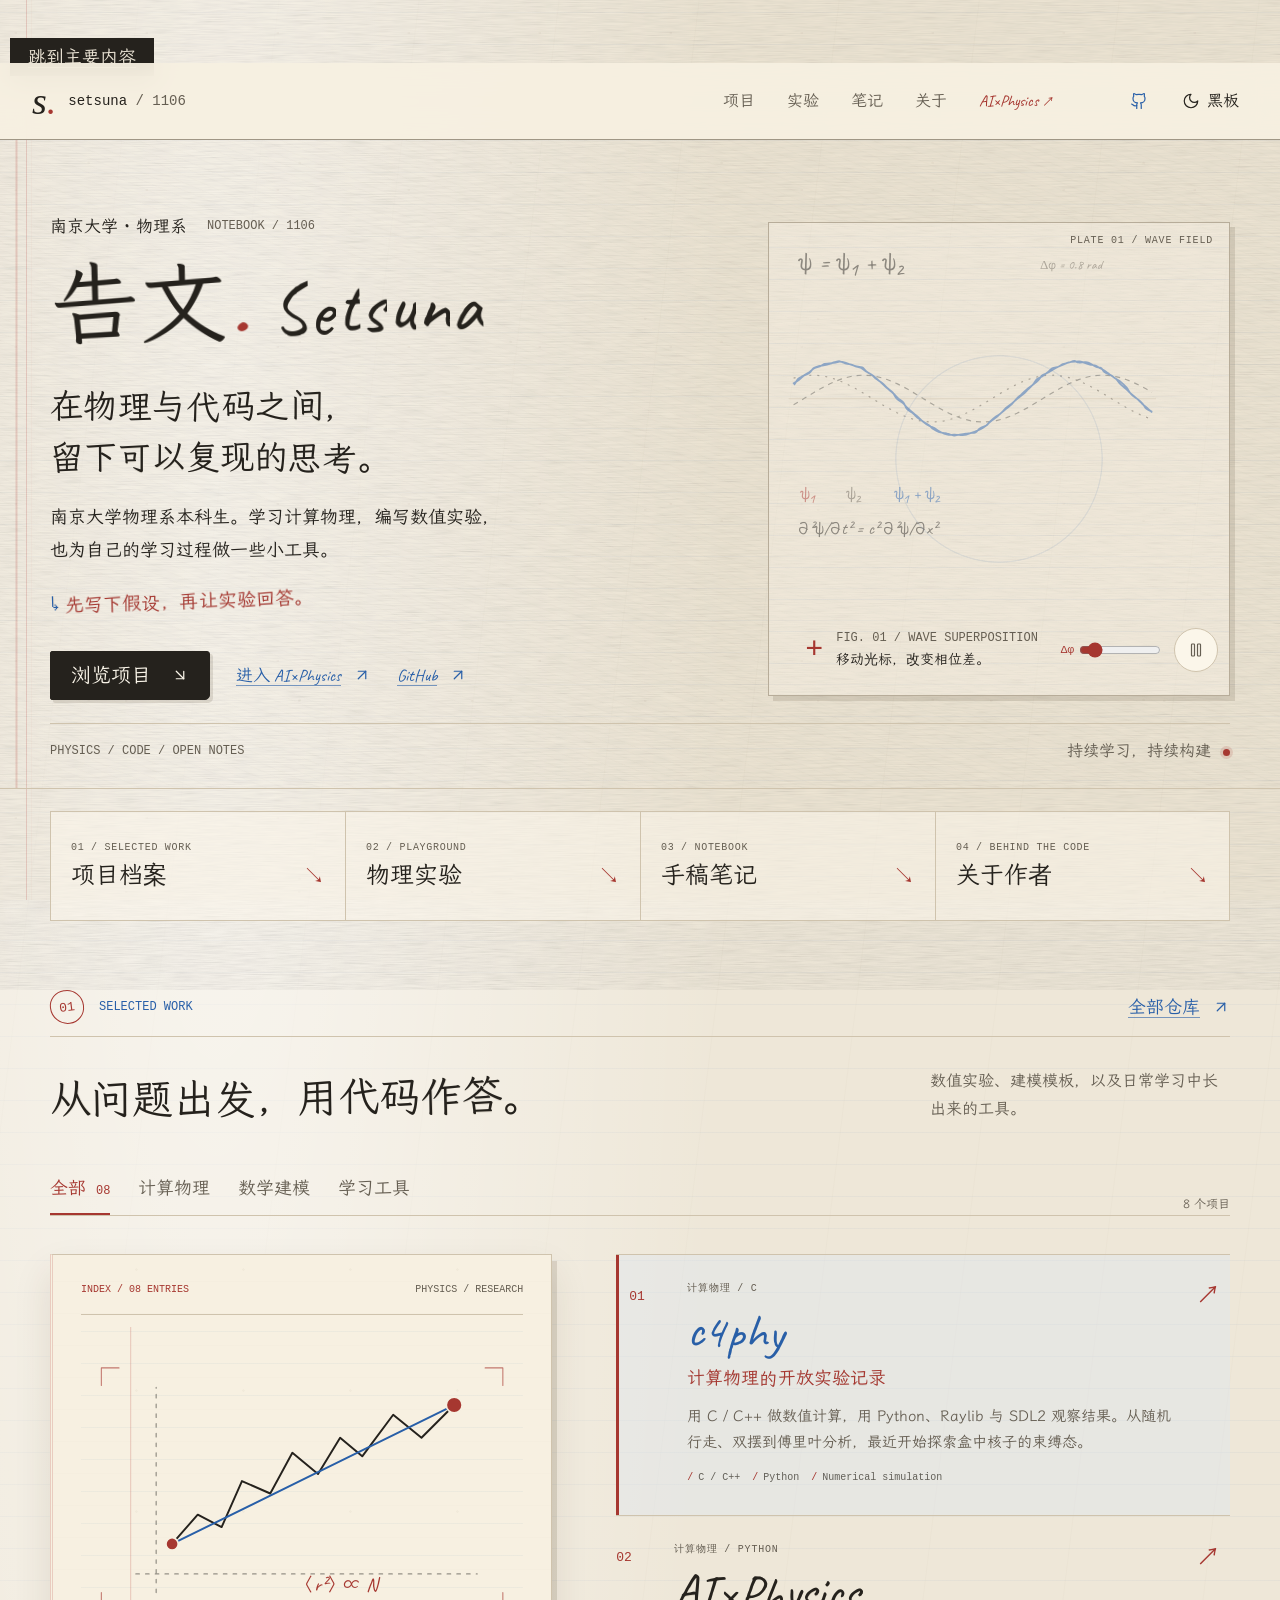
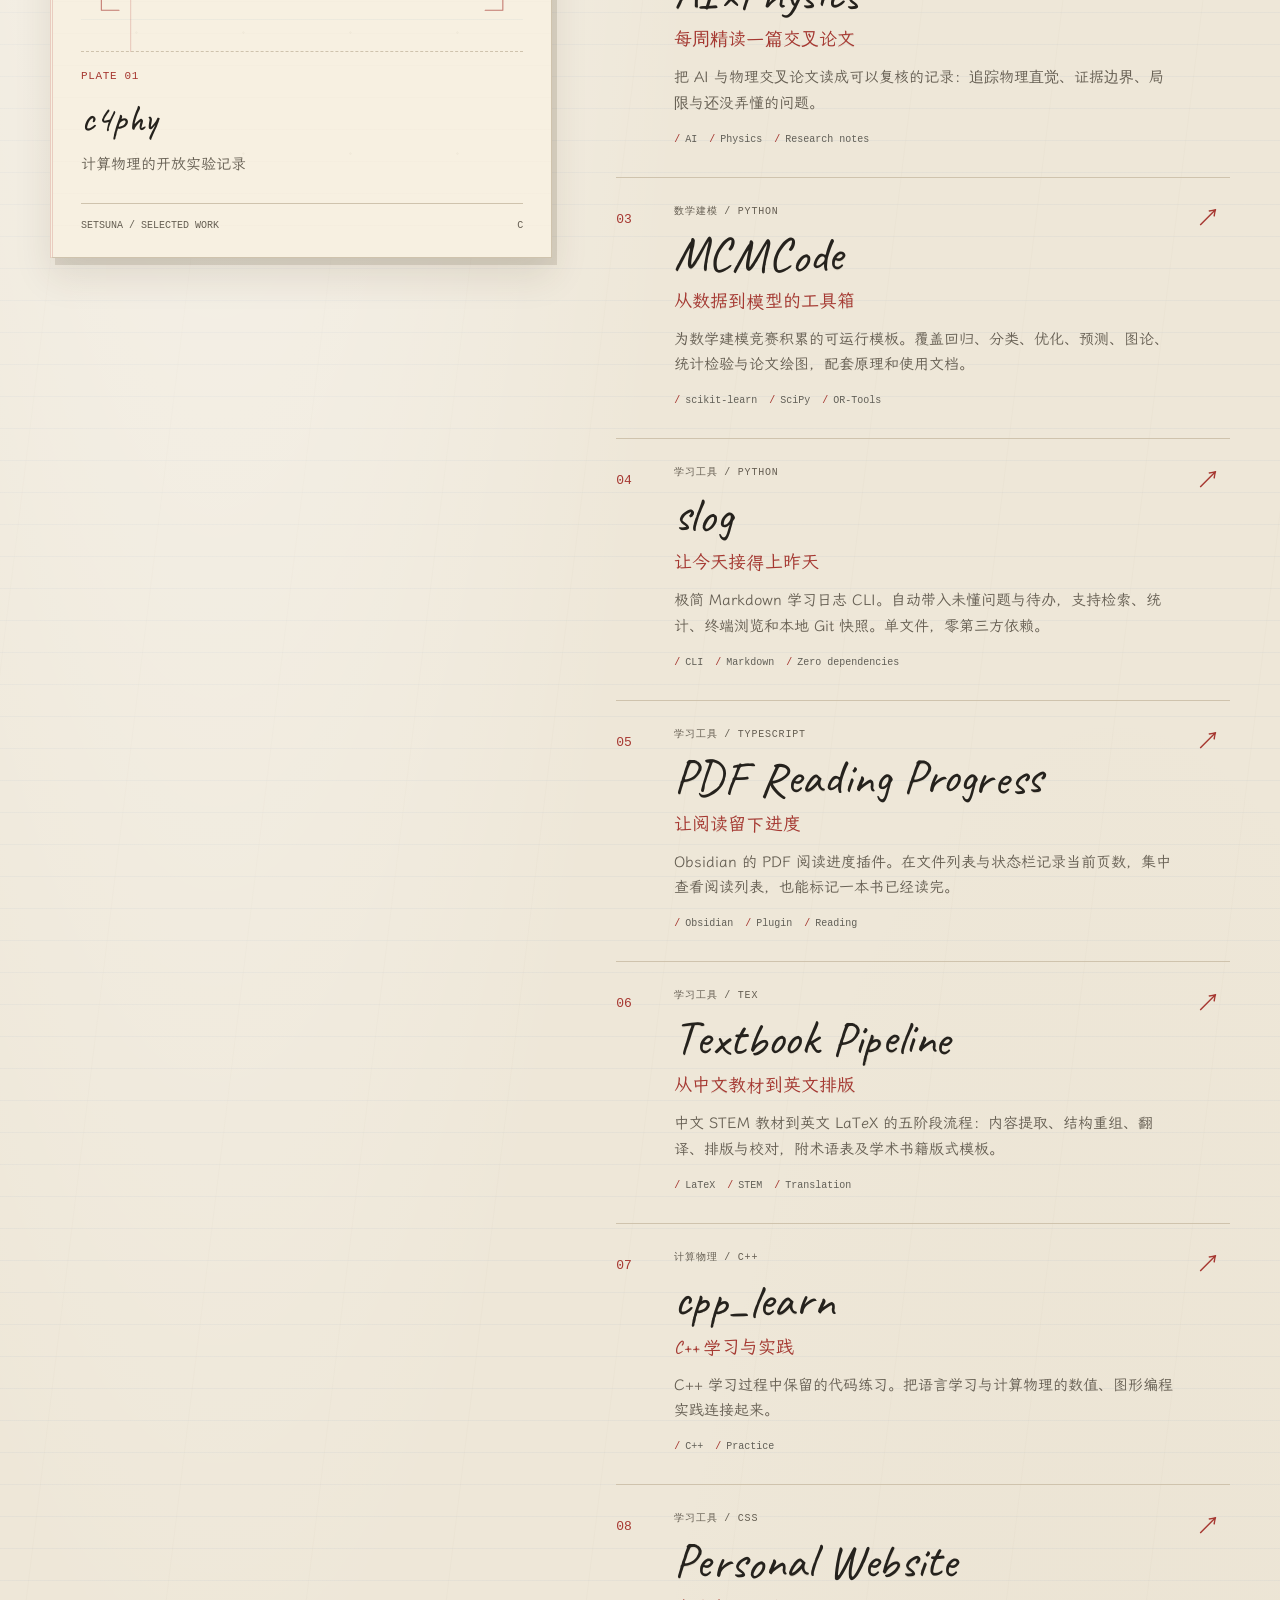
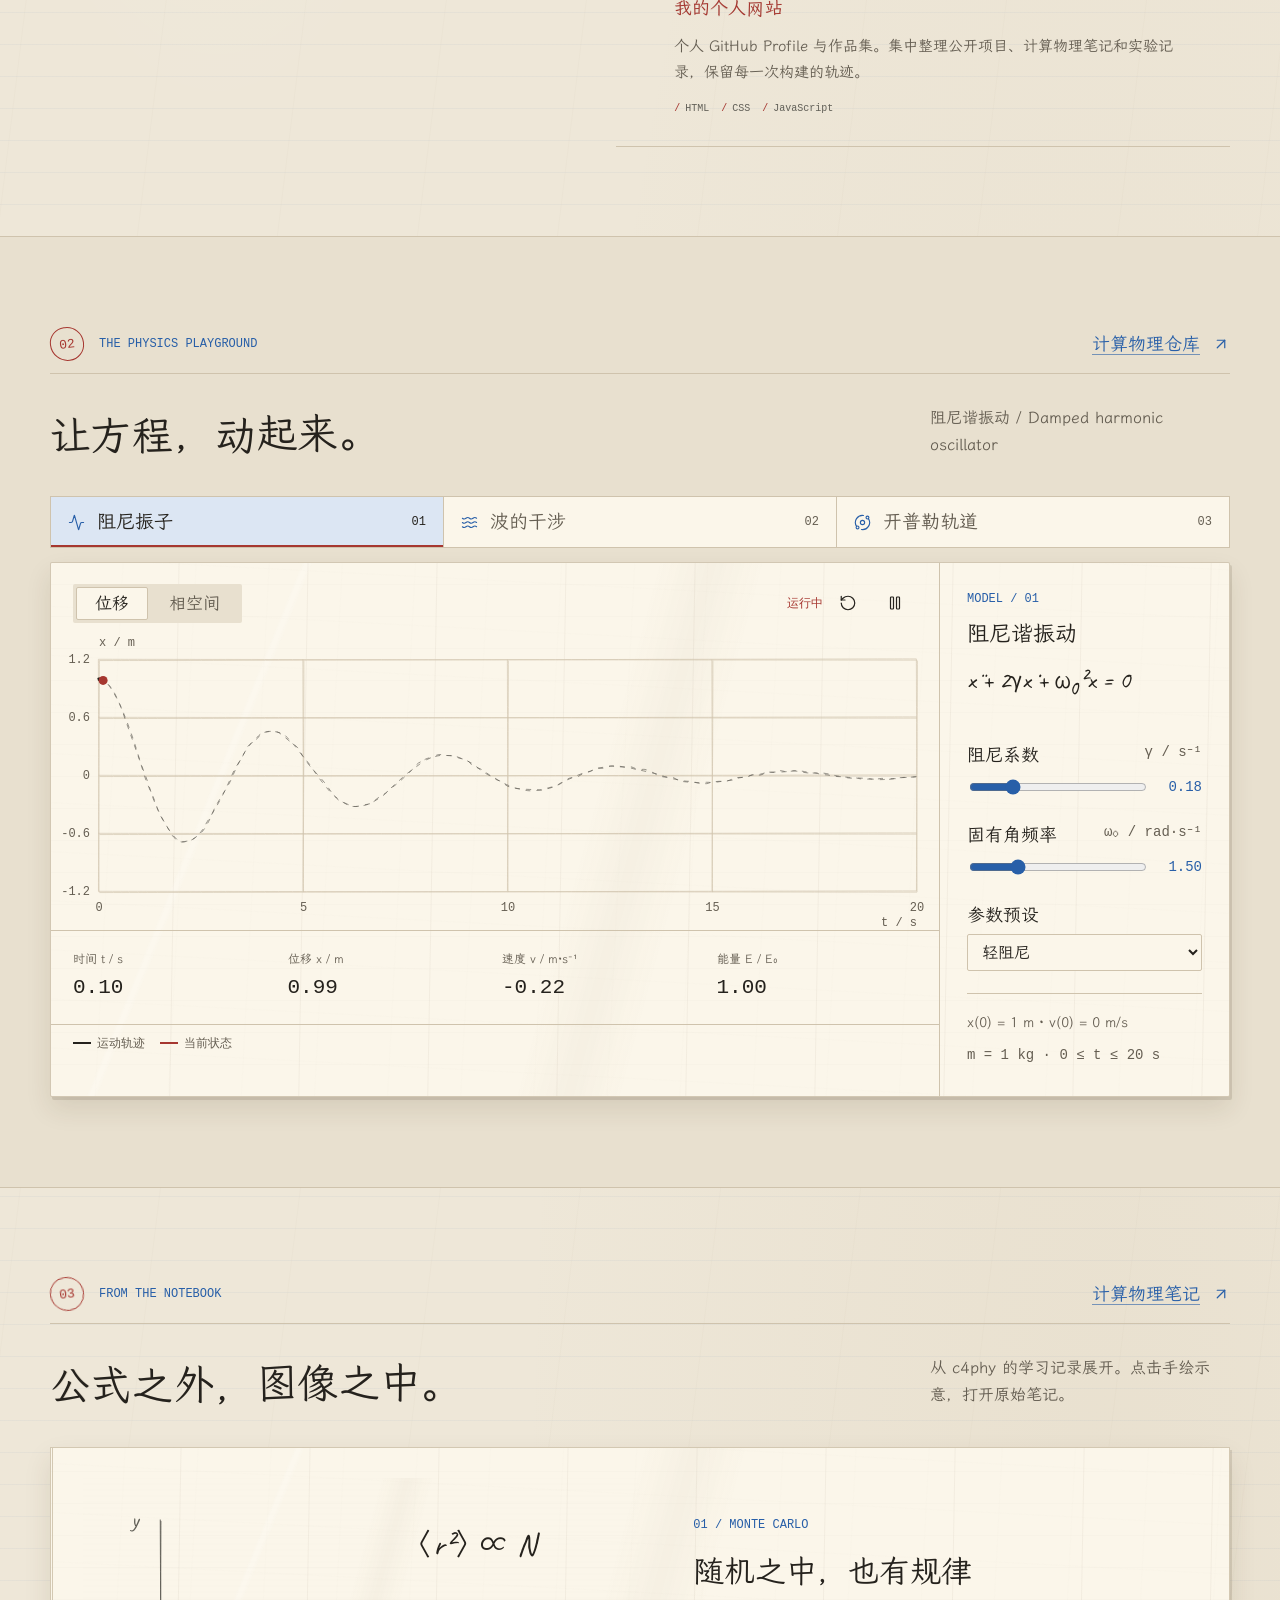
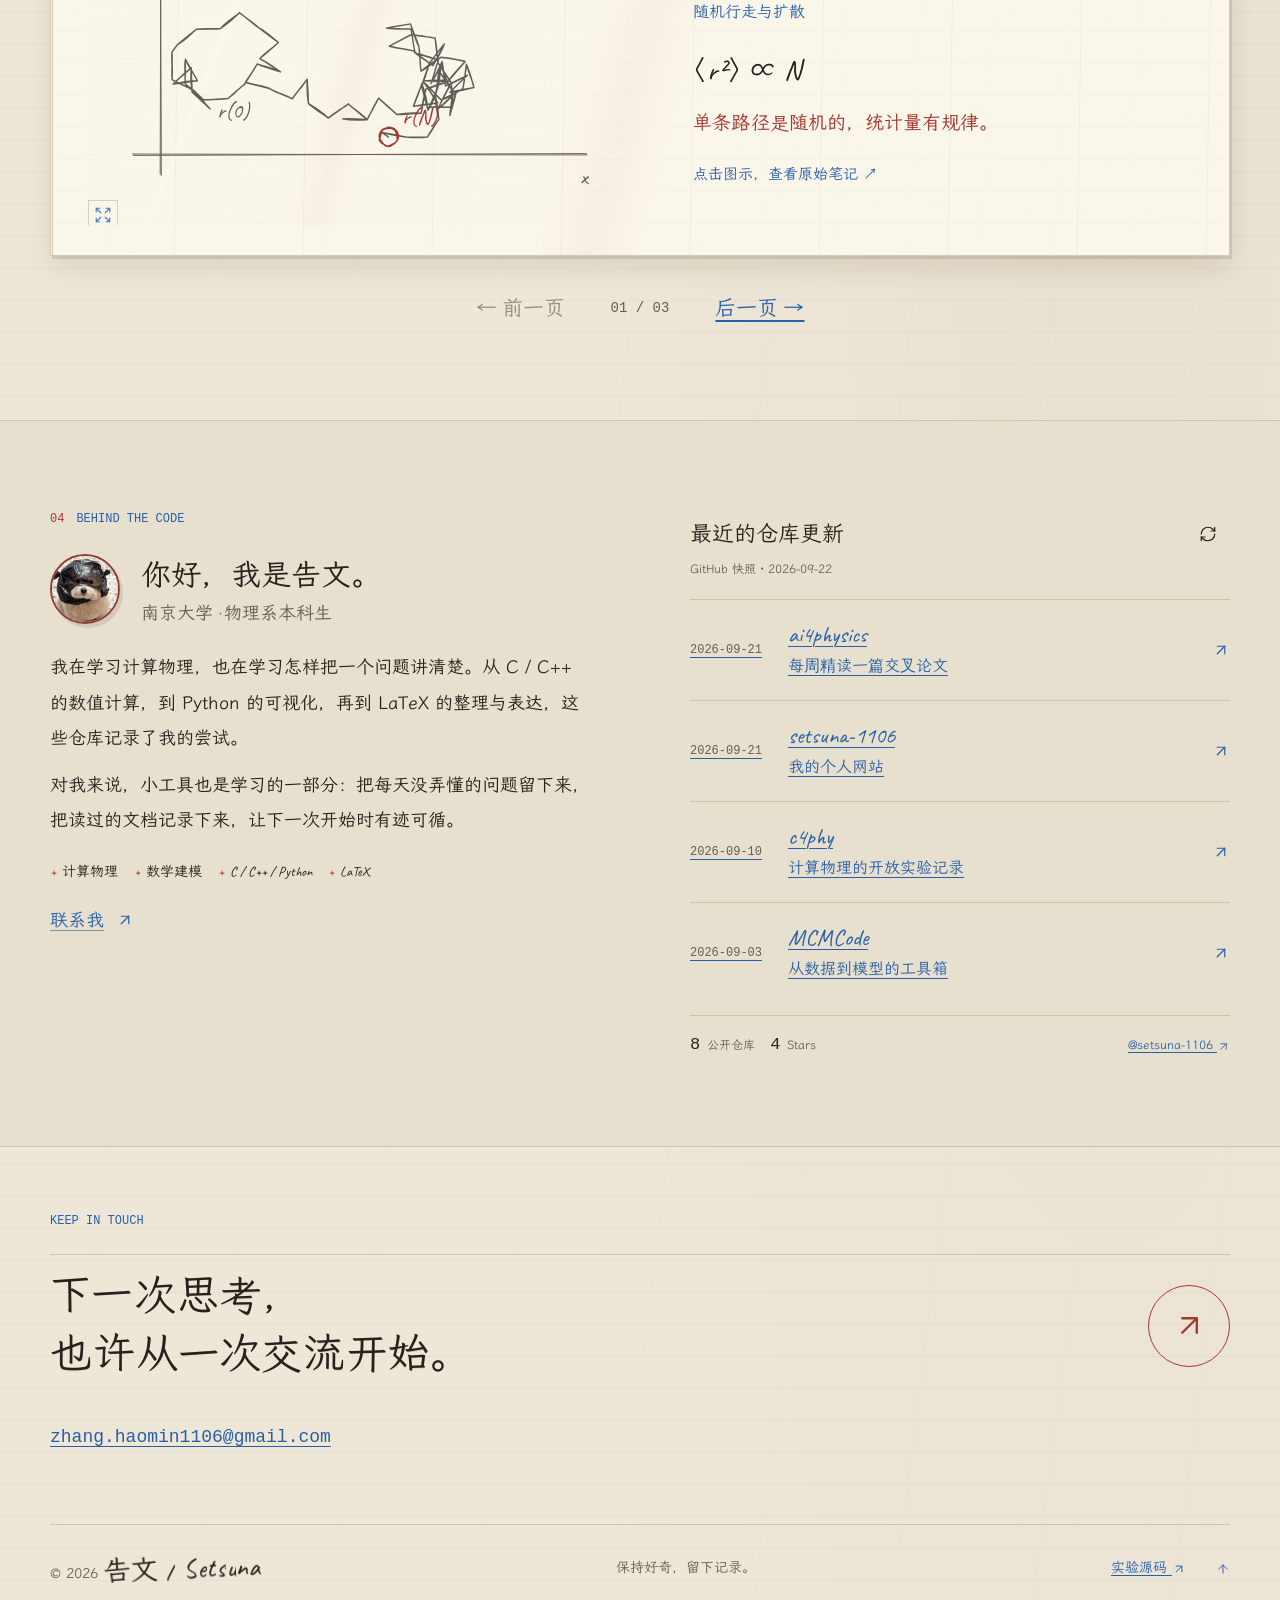
==== commit 61939aa9: "Redesign selected work as research atlas" ====
--- a/index.html
+++ b/index.html
@@ -14,17 +14,18 @@
   <meta name="twitter:card" content="summary_large_image">
   <link rel="icon" href="assets/github-avatar.jpg">
   <link rel="preload" href="assets/fonts/notebook-hand.woff2" as="font" type="font/woff2" crossorigin>
-  <link rel="stylesheet" href="assets/css/site.css?v=22">
+  <link rel="stylesheet" href="assets/css/site.css?v=24">
   <script>try { const t = localStorage.getItem('setsuna-theme'); if (t === 'dark' || t === 'light') document.documentElement.dataset.theme = t; } catch (_) {}</script>
   <script defer src="assets/vendor/lucide.min.js"></script>
   <script defer src="assets/vendor/numeric.min.js"></script>
-  <script defer src="assets/js/data.js?v=16"></script>
+  <script defer src="assets/js/data.js?v=25"></script>
   <script defer src="assets/js/runtime.js?v=16"></script>
   <script defer src="assets/js/physics.js?v=16"></script>
-  <script defer src="assets/js/app.js?v=22"></script>
-  <script defer src="assets/js/notebook.js?v=17"></script>
-  <script defer src="assets/js/hero.js?v=16"></script>
+  <script defer src="assets/js/app.js?v=24"></script>
+  <script defer src="assets/js/notebook.js?v=24"></script>
+  <script defer src="assets/js/hero.js?v=23"></script>
   <script defer src="assets/js/lab.js?v=16"></script>
+  <script defer src="assets/js/folio.js?v=24"></script>
 </head>
 <body>
   <svg class="svg-defs" aria-hidden="true" focusable="false"><defs>
@@ -54,7 +55,7 @@
     <a class="brand" href="#top" aria-label="告文，返回首页"><span class="brand-symbol">s<span>.</span></span><span>setsuna<span class="muted"> / 1106</span></span></a>
     <nav aria-label="主导航" id="navigation"><a href="#work">项目</a><a href="#lab">实验</a><a href="#notes">笔记</a><a href="#about">关于</a><a class="nav-project-link" href="ai4physics/">AI×Physics <span>↗</span></a></nav>
     <div class="header-actions"><a class="icon-button github-link" href="https://github.com/setsuna-1106" aria-label="GitHub 主页" title="GitHub 主页"><i data-lucide="github"></i></a><button class="icon-button theme-toggle" id="theme-toggle" aria-label="切换黑板模式" title="切换黑板模式" type="button"><i data-lucide="moon"></i><span class="theme-mode-label" aria-hidden="true">黑板</span></button><button class="theme-system" id="theme-system" type="button" title="恢复跟随系统主题" hidden>随系统</button><button class="icon-button menu-toggle" id="menu-toggle" aria-label="展开导航" title="展开导航" aria-controls="navigation" aria-expanded="false" type="button"><i data-lucide="menu"></i></button></div>
-  </div></header>
+  </div><span class="reading-progress" id="reading-progress" aria-hidden="true"></span></header>
   <main id="main">
     <section class="hero" id="top" aria-labelledby="hero-title">
       <canvas id="hero-canvas" aria-hidden="true"></canvas>
@@ -65,13 +66,27 @@
         <p class="hero-intro">南京大学物理系本科生。学习计算物理，编写数值实验，<br class="desktop-break">也为自己的学习过程做一些小工具。</p>
         <p class="margin-note">先写下假设，再让实验回答。</p>
         <div class="hero-actions"><a class="button primary" href="#work">浏览项目 <i data-lucide="arrow-down-right"></i></a><a class="text-link" href="ai4physics/">进入 AI×Physics <i data-lucide="arrow-up-right"></i></a><a class="text-link" href="https://github.com/setsuna-1106">GitHub <i data-lucide="arrow-up-right"></i></a></div>
-      </div><div class="hero-plot-label"><span class="plot-cross">+</span><span>FIG. 01 / WAVE SUPERPOSITION<br><b>相遇、叠加，新的形状。</b></span><button class="icon-button" id="hero-play" type="button" title="暂停波场" aria-label="暂停波场"><i data-lucide="pause"></i></button></div><div class="hero-bottom"><span>PHYSICS / CODE / OPEN NOTES</span><span>持续学习，持续构建 <span class="status-dot"></span></span></div></div>
+      </div><div class="hero-plot-label"><span class="plot-cross">+</span><span class="plot-caption">FIG. 01 / WAVE SUPERPOSITION<br><b>移动光标，改变相位差。</b></span><label class="phase-control" for="hero-phase"><span>Δφ</span><input id="hero-phase" type="range" min="0" max="6.28" step="0.1" value="0.8" aria-label="波形相位差"></label><button class="icon-button" id="hero-play" type="button" title="暂停波场" aria-label="暂停波场"><i data-lucide="pause"></i></button></div><div class="hero-bottom"><span>PHYSICS / CODE / OPEN NOTES</span><span>持续学习，持续构建 <span class="status-dot"></span></span></div></div>
     </section>
+    <nav class="folio-index wrap" aria-label="页面目录">
+      <a href="#work"><span>01 / SELECTED WORK</span><strong>项目档案</strong><i aria-hidden="true">↘</i></a>
+      <a href="#lab"><span>02 / PLAYGROUND</span><strong>物理实验</strong><i aria-hidden="true">↘</i></a>
+      <a href="#notes"><span>03 / NOTEBOOK</span><strong>手稿笔记</strong><i aria-hidden="true">↘</i></a>
+      <a href="#about"><span>04 / BEHIND THE CODE</span><strong>关于作者</strong><i aria-hidden="true">↘</i></a>
+    </nav>
     <section class="work-section wrap section" id="work" aria-labelledby="work-title">
       <div class="section-top"><p class="eyebrow"><span class="section-number">01</span> SELECTED WORK</p><a class="text-link" href="https://github.com/setsuna-1106?tab=repositories">全部仓库 <i data-lucide="arrow-up-right"></i></a></div>
       <div class="section-heading"><h2 id="work-title">从问题出发，<span class="muted">用代码作答。</span></h2><p>数值实验、建模模板，以及日常学习中长出来的工具。</p></div>
       <div class="project-toolbar"><div class="filters" role="group" aria-label="项目分类"><button class="filter is-active" type="button" data-filter="all" aria-pressed="true">全部 <span>08</span></button><button class="filter" type="button" data-filter="physics" aria-pressed="false">计算物理</button><button class="filter" type="button" data-filter="modeling" aria-pressed="false">数学建模</button><button class="filter" type="button" data-filter="tools" aria-pressed="false">学习工具</button></div><span class="result-count" id="result-count" aria-live="polite">8 个项目</span></div>
-      <div class="project-grid" id="project-grid"></div><noscript><p><a href="https://github.com/setsuna-1106?tab=repositories">在 GitHub 查看全部项目</a></p></noscript>
+      <div class="project-atlas">
+        <aside class="project-stage" aria-hidden="true">
+          <div class="stage-heading"><span id="stage-range">INDEX / 08 ENTRIES</span><span id="stage-category">PHYSICS / RESEARCH</span></div>
+          <div class="stage-art" id="stage-art"></div>
+          <div class="stage-caption"><span id="stage-number">PLATE 01</span><strong id="stage-title">c4phy</strong><p id="stage-subtitle">计算物理的开放实验记录</p></div>
+          <div class="stage-foot"><span>SETSUNA / SELECTED WORK</span><span id="stage-language">C</span></div>
+        </aside>
+        <nav class="project-index" id="project-grid" aria-label="项目索引"></nav>
+      </div><noscript><p><a href="https://github.com/setsuna-1106?tab=repositories">在 GitHub 查看全部项目</a></p></noscript>
     </section>
     <section class="lab-section section" id="lab" aria-labelledby="lab-title"><div class="wrap">
       <div class="section-top"><p class="eyebrow"><span class="section-number">02</span> THE PHYSICS PLAYGROUND</p><a class="text-link" href="https://github.com/setsuna-1106/c4phy">计算物理仓库 <i data-lucide="arrow-up-right"></i></a></div>
--- a/assets/css/site.css
+++ b/assets/css/site.css
@@ -930,3 +930,306 @@
 @media (prefers-reduced-motion: reduce) {
   .note-image:hover, .project-card:hover { transform: none; }
 }
+
+/* Field notebook: chapter tabs, stamped numbers, and a live reading rule. */
+.reading-progress {
+  position: absolute;
+  right: 0;
+  bottom: -2px;
+  left: 0;
+  z-index: 2;
+  height: 3px;
+  background: var(--coral);
+  transform: scaleX(0);
+  transform-origin: left center;
+  pointer-events: none;
+}
+.folio-index {
+  display: grid;
+  grid-template-columns: repeat(4, minmax(0, 1fr));
+  margin-top: 22px;
+  margin-bottom: -20px;
+  border-top: 1px solid var(--line);
+  border-bottom: 1px solid var(--line);
+  background: color-mix(in srgb, var(--surface) 54%, transparent);
+}
+.folio-index a {
+  position: relative;
+  display: grid;
+  grid-template-columns: minmax(0, 1fr) auto;
+  align-content: center;
+  gap: 5px 12px;
+  min-height: 108px;
+  padding: 16px 20px;
+  border-left: 1px solid var(--line);
+  color: var(--ink);
+  text-decoration: none;
+  transition: background-color .25s ease;
+}
+.folio-index a:last-child { border-right: 1px solid var(--line); }
+.folio-index a::after {
+  content: "";
+  position: absolute;
+  right: 18px;
+  bottom: 13px;
+  left: 18px;
+  height: 2px;
+  background: var(--coral);
+  transform: scaleX(0);
+  transform-origin: left;
+  transition: transform .35s cubic-bezier(.2,.75,.3,1);
+}
+.folio-index a:hover,
+.folio-index a.is-current { background: var(--accent-soft); }
+.folio-index a:hover::after,
+.folio-index a.is-current::after { transform: scaleX(1); }
+.folio-index a span { grid-column: 1 / -1; color: var(--muted); font: 10px/1.5 var(--mono); letter-spacing: .07em; }
+.folio-index a strong { font: 24px/1.3 var(--hand); }
+.folio-index a i { align-self: center; color: var(--coral); font: 22px/1 var(--hand); font-style: normal; transition: transform .25s ease; }
+.folio-index a:hover i { transform: translate(3px, 3px); }
+
+.hero-inner::before {
+  border-style: solid;
+  border-color: color-mix(in srgb, var(--line) 86%, var(--ink));
+  background:
+    radial-gradient(circle at 50% 50%, transparent 0 31%, var(--grid) 31.2% 31.4%, transparent 31.6%),
+    repeating-linear-gradient(0deg, transparent 0 31px, var(--grid) 32px),
+    color-mix(in srgb, var(--surface) 31%, transparent);
+  box-shadow: 5px 5px 0 var(--shadow);
+}
+.hero-inner::after {
+  content: "PLATE 01 / WAVE FIELD";
+  position: absolute;
+  top: 94px;
+  right: 17px;
+  color: var(--muted);
+  font: 10px/1.4 var(--mono);
+  letter-spacing: .08em;
+  pointer-events: none;
+}
+.hero-plot-label b { font-size: 14px; }
+.plot-caption { min-width: 0; flex: 1 1 150px; }
+.phase-control { display: inline-flex; align-items: center; gap: 5px; flex: 0 0 auto; color: var(--coral); font: 11px/1 var(--mono); }
+.phase-control input { width: 82px; min-height: 44px; margin: 0; accent-color: var(--coral); cursor: pointer; }
+.hero-plot-label .plot-cross { color: var(--coral); }
+.hero-plot-label .icon-button { border: 1px solid var(--line); border-radius: 50%; background: var(--surface); }
+.hero-plot-label .icon-button:hover { border-color: var(--accent); }
+
+.section-top .section-number {
+  display: inline-grid;
+  width: 34px;
+  height: 34px;
+  place-items: center;
+  border: 1px solid var(--coral);
+  border-radius: 47% 51% 48% 53%;
+  font: 13px/1 var(--mono);
+  transform: rotate(-7deg);
+}
+.section-top .eyebrow { gap: 15px; }
+.project-card { transition: border-color .2s ease, transform .25s ease, box-shadow .25s ease; }
+.project-top { padding-bottom: 16px; border-bottom: 1px dashed var(--line); }
+.project-top svg { color: var(--coral); transition: transform .3s ease; }
+.project-card:hover .project-top svg { transform: rotate(-12deg) scale(1.12); }
+.project-card .project-footer svg,
+.activity-row svg { transition: transform .25s ease; }
+.project-card:hover .project-footer svg,
+.activity-row:hover svg { transform: translate(3px, -3px); }
+.project-card.featured { box-shadow: 4px 5px 0 var(--shadow), 0 14px 28px var(--ink-shadow); }
+.project-card.featured .project-top { border-bottom-color: var(--coral); }
+.note-item h3 { line-height: 1.3; }
+.identity img { box-shadow: 3px 4px 0 var(--shadow); }
+.contact-arrow { border-color: var(--coral); color: var(--coral); transition: background-color .25s ease, transform .25s ease; }
+.contact-arrow:hover { transform: rotate(45deg); }
+
+@media (max-width: 800px) {
+  .folio-index { grid-template-columns: repeat(2, minmax(0, 1fr)); }
+  .folio-index a:nth-child(n + 3) { border-top: 1px solid var(--line); }
+  .folio-index a:nth-child(2) { border-right: 1px solid var(--line); }
+  .hero-inner::after { right: 13px; }
+}
+
+@media (max-width: 600px) {
+  .folio-index {
+    display: grid;
+    grid-auto-flow: column;
+    grid-auto-columns: minmax(142px, 47%);
+    grid-template-columns: none;
+    overflow-x: auto;
+    overscroll-behavior-inline: contain;
+    scrollbar-width: thin;
+    margin-top: 16px;
+    margin-bottom: -14px;
+  }
+  .folio-index a { min-height: 89px; padding: 12px 14px; }
+  .folio-index a:nth-child(n + 3) { border-top: 0; }
+  .folio-index a strong { font-size: 21px; }
+  .folio-index a span { font-size: 9px; }
+  .folio-index a::after { right: 12px; bottom: 8px; left: 12px; }
+  .hero-inner::after { top: auto; right: 14px; bottom: 294px; font-size: 9px; }
+  .hero-plot-label .plot-cross { display: none; }
+  .hero-plot-label { gap: 6px; }
+  .plot-caption { flex-basis: 102px; font-size: 9px; }
+  .phase-control input { width: 65px; }
+  .section-top .section-number { width: 30px; height: 30px; font-size: 11px; }
+  .project-top { padding-bottom: 12px; }
+}
+
+@media (hover: none) {
+  .hero-plot-label b { display: none; }
+}
+
+@media (prefers-reduced-motion: reduce) {
+  .folio-index a::after,
+  .folio-index a i,
+  .project-top svg,
+  .project-card .project-footer svg,
+  .activity-row svg,
+  .contact-arrow { transition: none; }
+  .folio-index a:hover i,
+  .project-card:hover .project-top svg,
+  .project-card:hover .project-footer svg,
+  .activity-row:hover svg,
+  .contact-arrow:hover { transform: none; }
+}
+
+/* Selected work becomes an illustrated archive rather than a card grid. */
+.work-section .section-heading { margin-bottom: 39px; }
+.work-section .project-toolbar { margin-bottom: 38px; }
+.project-atlas {
+  display: grid;
+  grid-template-columns: minmax(310px, .9fr) minmax(0, 1.1fr);
+  align-items: start;
+  gap: clamp(38px, 5vw, 86px);
+}
+.project-stage {
+  position: sticky;
+  top: 108px;
+  overflow: hidden;
+  padding: 27px 28px 24px;
+  border: 1px solid var(--line);
+  border-left: 3px double var(--margin-rule);
+  background: var(--paper);
+  box-shadow: 5px 7px 0 var(--shadow), 0 18px 36px var(--ink-shadow);
+}
+.project-stage::before {
+  content: "";
+  position: absolute;
+  inset: 0;
+  pointer-events: none;
+  opacity: .65;
+  background:
+    radial-gradient(circle at 78% 12%, var(--paper-fleck) 0 1px, transparent 1.5px),
+    repeating-linear-gradient(0deg, transparent 0 31px, var(--paper-fiber) 32px);
+  background-size: 107px 121px, auto;
+}
+.project-stage > * { position: relative; z-index: 1; }
+.stage-heading, .stage-foot { display: flex; justify-content: space-between; gap: 14px; color: var(--muted); font: 10px/1.5 var(--mono); letter-spacing: .06em; }
+.stage-heading { padding-bottom: 17px; border-bottom: 1px solid var(--line); }
+.stage-heading span:first-child { color: var(--coral); }
+.stage-art {
+  display: grid;
+  place-items: center;
+  width: 100%;
+  aspect-ratio: 1.36;
+  margin-block: 12px 16px;
+  border-bottom: 1px dashed var(--line);
+  background:
+    linear-gradient(90deg, transparent 11%, var(--margin-rule) 11.2%, transparent 11.5%),
+    repeating-linear-gradient(0deg, transparent 0 31px, var(--grid) 32px);
+}
+.stage-art svg { display: block; width: 100%; height: 100%; overflow: visible; }
+.stage-caption { display: grid; gap: 4px; min-height: 117px; }
+.stage-caption > span { color: var(--coral); font: 11px/1.5 var(--mono); letter-spacing: .06em; }
+.stage-caption strong { color: var(--ink); font: clamp(30px, 3vw, 43px)/1.15 var(--hand); overflow-wrap: anywhere; }
+.stage-caption p { color: var(--muted); font-size: 15px; line-height: 1.55; }
+.stage-foot { margin-top: 18px; padding-top: 14px; border-top: 1px solid var(--line); }
+
+.project-index { min-width: 0; border-bottom: 1px solid var(--line); }
+.project-entry {
+  position: relative;
+  display: grid;
+  grid-template-columns: 39px minmax(0, 1fr) 27px;
+  gap: 19px;
+  align-items: start;
+  padding: 27px 9px 30px 0;
+  border-top: 1px solid var(--line);
+  color: var(--ink);
+  text-decoration: none;
+  transition: padding-left .28s ease, background-color .28s ease;
+}
+.project-entry::before {
+  content: "";
+  position: absolute;
+  top: 0;
+  bottom: 0;
+  left: 0;
+  width: 3px;
+  background: var(--coral);
+  transform: scaleY(0);
+  transform-origin: top;
+  transition: transform .32s ease;
+}
+.project-entry:hover, .project-entry:focus-visible, .project-entry.is-active { padding-left: 13px; background: color-mix(in srgb, var(--accent-soft) 37%, transparent); }
+.project-entry:hover::before, .project-entry:focus-visible::before, .project-entry.is-active::before { transform: scaleY(1); }
+.entry-number { padding-top: 5px; color: var(--coral); font: 13px/1.5 var(--mono); }
+.entry-copy { display: flex; min-width: 0; flex-direction: column; }
+.entry-type { margin-bottom: 9px; color: var(--muted); font: 10px/1.4 var(--mono); letter-spacing: .08em; text-transform: uppercase; }
+.entry-title { color: var(--ink); font: clamp(32px, 3.8vw, 48px)/1.1 var(--hand); overflow-wrap: anywhere; transition: color .25s ease; }
+.project-entry:hover .entry-title, .project-entry:focus-visible .entry-title, .project-entry.is-active .entry-title { color: var(--accent); }
+.entry-subtitle { margin-top: 7px; color: var(--coral); font: 18px/1.45 var(--hand); }
+.entry-description { margin-top: 13px; color: var(--muted); font-size: 15px; line-height: 1.72; }
+.entry-tags { display: flex; flex-wrap: wrap; gap: 3px 12px; margin-top: 15px; color: var(--draft); font: 10px/1.5 var(--mono); }
+.entry-tags span::before { content: "/"; margin-right: 5px; color: var(--coral); }
+.entry-arrow { display: grid; width: 28px; height: 28px; place-items: center; color: var(--coral); font: 25px/1 var(--hand); transition: transform .25s ease; }
+.project-entry:hover .entry-arrow, .project-entry:focus-visible .entry-arrow { transform: translate(4px, -4px); }
+.entry-art { display: none; }
+
+.project-atlas svg .diagram-corner, .project-atlas svg .diagram-guide, .project-atlas svg .diagram-ink, .project-atlas svg .diagram-accent { fill: none; stroke-linecap: round; stroke-linejoin: round; }
+.project-atlas svg .diagram-corner { stroke: var(--coral); stroke-width: 1.2; opacity: .65; }
+.project-atlas svg .diagram-guide { stroke: var(--draft); stroke-width: 1.4; stroke-dasharray: 4 7; opacity: .65; }
+.project-atlas svg .diagram-ink { stroke: var(--ink); stroke-width: 2.2; }
+.project-atlas svg .diagram-accent { stroke: var(--accent); stroke-width: 2.2; }
+.project-atlas svg .diagram-dot { fill: var(--coral); stroke: var(--paper); stroke-width: 2; }
+.project-atlas svg text { fill: var(--coral); stroke: none; font: 22px var(--hand); }
+.stage-art .diagram-ink, .stage-art .diagram-accent { stroke-dasharray: var(--draw-length); stroke-dashoffset: var(--draw-length); animation: atlas-draw .8s cubic-bezier(.2,.75,.3,1) forwards; }
+.stage-art .diagram-accent { animation-delay: .12s; }
+@keyframes atlas-draw { to { stroke-dashoffset: 0; } }
+
+@media (max-width: 1000px) {
+  .project-atlas { grid-template-columns: minmax(260px, .85fr) minmax(0, 1.15fr); gap: 30px; }
+  .project-stage { padding: 19px; }
+  .project-entry { gap: 12px; }
+  .entry-title { font-size: clamp(28px, 3.4vw, 40px); }
+}
+
+@media (max-width: 760px) {
+  .project-atlas { display: block; }
+  .project-stage { display: none; }
+  .project-entry { grid-template-columns: 34px minmax(0, 1fr) 120px 25px; padding-block: 26px; }
+  .entry-art { display: block; grid-column: 3; grid-row: 1; align-self: center; width: 120px; height: 105px; color: var(--draft); }
+  .entry-art svg { width: 100%; height: 100%; }
+  .entry-arrow { grid-column: 4; grid-row: 1; }
+  .entry-title { font-size: clamp(32px, 5vw, 42px); }
+  .project-entry.is-active:not(:hover):not(:focus-visible) { padding-left: 0; background: transparent; }
+  .project-entry.is-active:not(:hover):not(:focus-visible)::before { transform: scaleY(0); }
+  .project-entry.is-active:not(:hover):not(:focus-visible) .entry-title { color: var(--ink); }
+}
+
+@media (max-width: 600px) {
+  .work-section .section-heading { margin-bottom: 27px; }
+  .work-section .project-toolbar { margin-bottom: 24px; }
+  .project-entry { grid-template-columns: 30px minmax(0, 1fr) 25px; gap: 10px; padding: 23px 0 26px; }
+  .entry-number { font-size: 11px; }
+  .entry-copy { grid-column: 2; grid-row: 1; }
+  .entry-title { font-size: clamp(31px, 9vw, 39px); }
+  .entry-subtitle { font-size: 17px; }
+  .entry-description { font-size: 15px; }
+  .entry-art { grid-column: 2 / 4; grid-row: 2; width: min(100%, 285px); height: 135px; margin-top: 7px; }
+  .entry-arrow { grid-column: 3; grid-row: 1; }
+}
+
+@media (prefers-reduced-motion: reduce) {
+  .project-entry, .project-entry::before, .entry-title, .entry-arrow { transition: none; }
+  .stage-art .diagram-ink, .stage-art .diagram-accent { stroke-dashoffset: 0; animation: none; }
+  .project-entry:hover .entry-arrow, .project-entry:focus-visible .entry-arrow { transform: none; }
+}
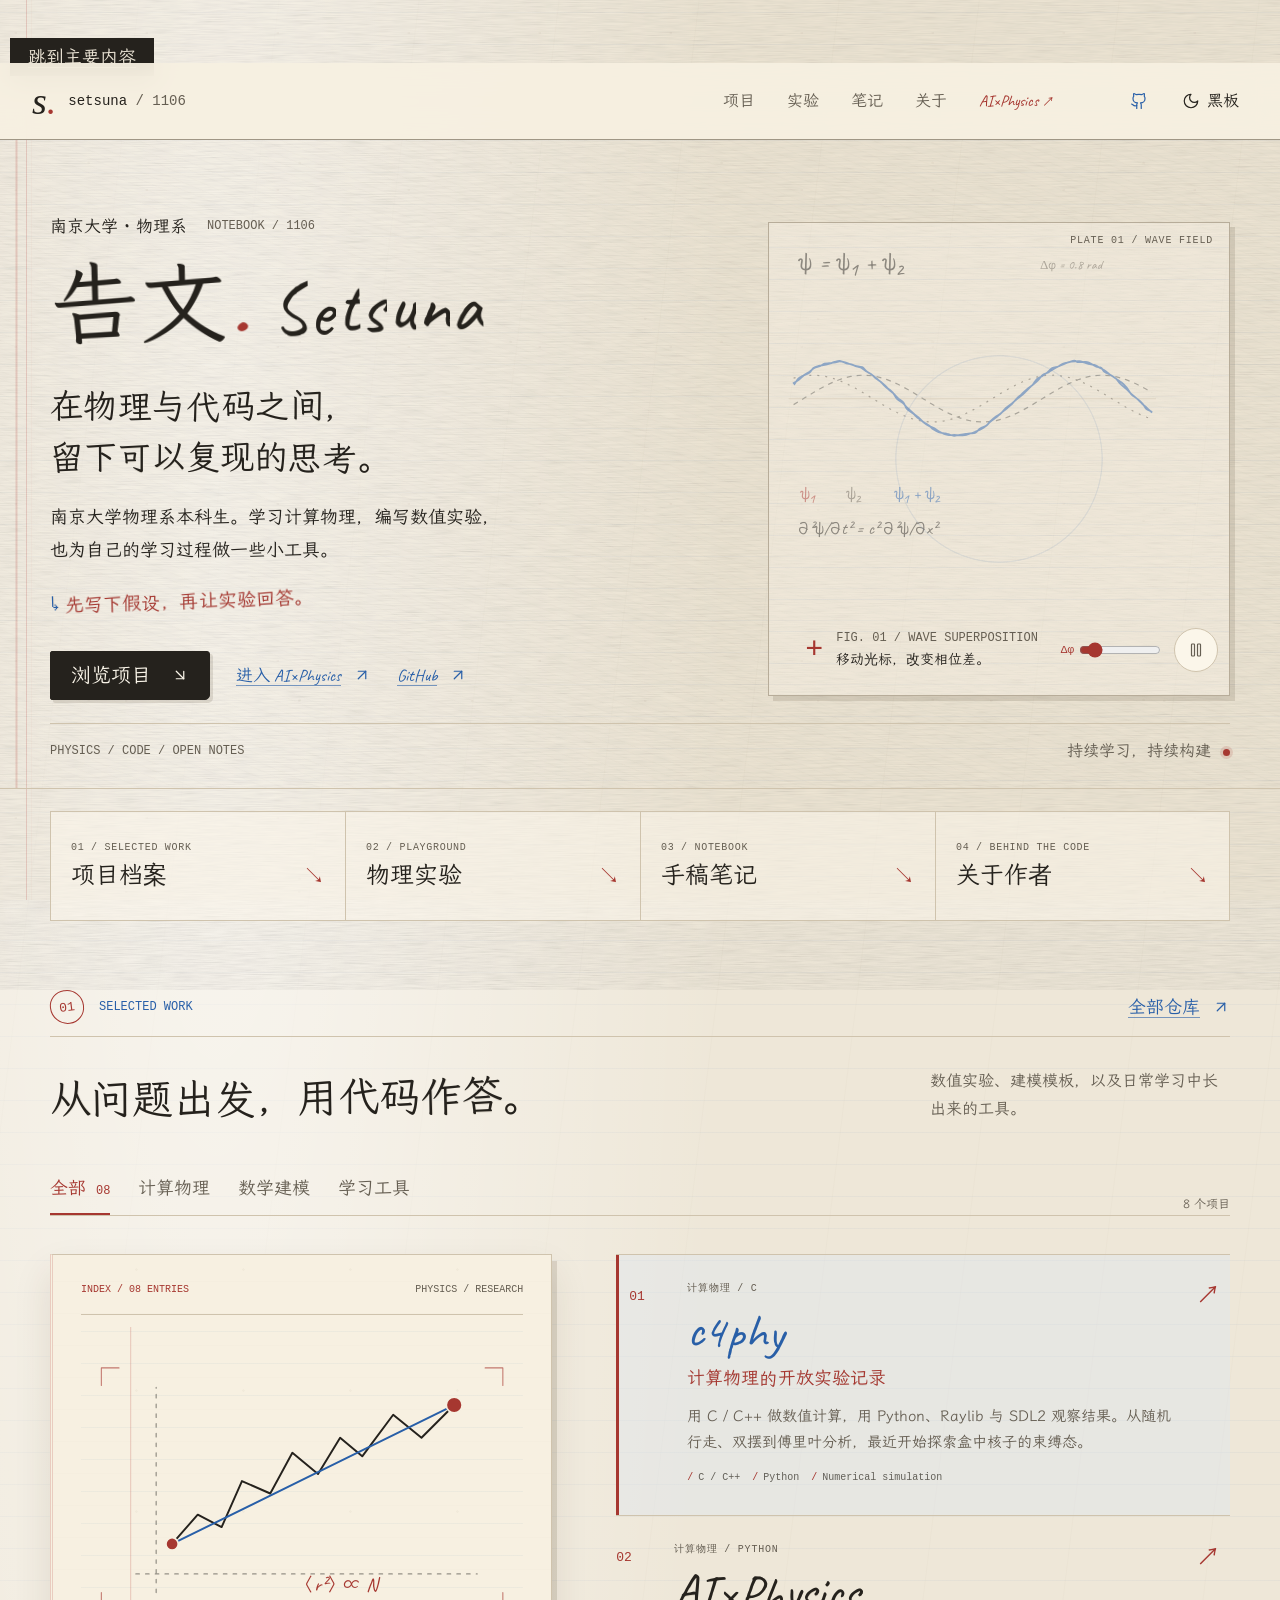
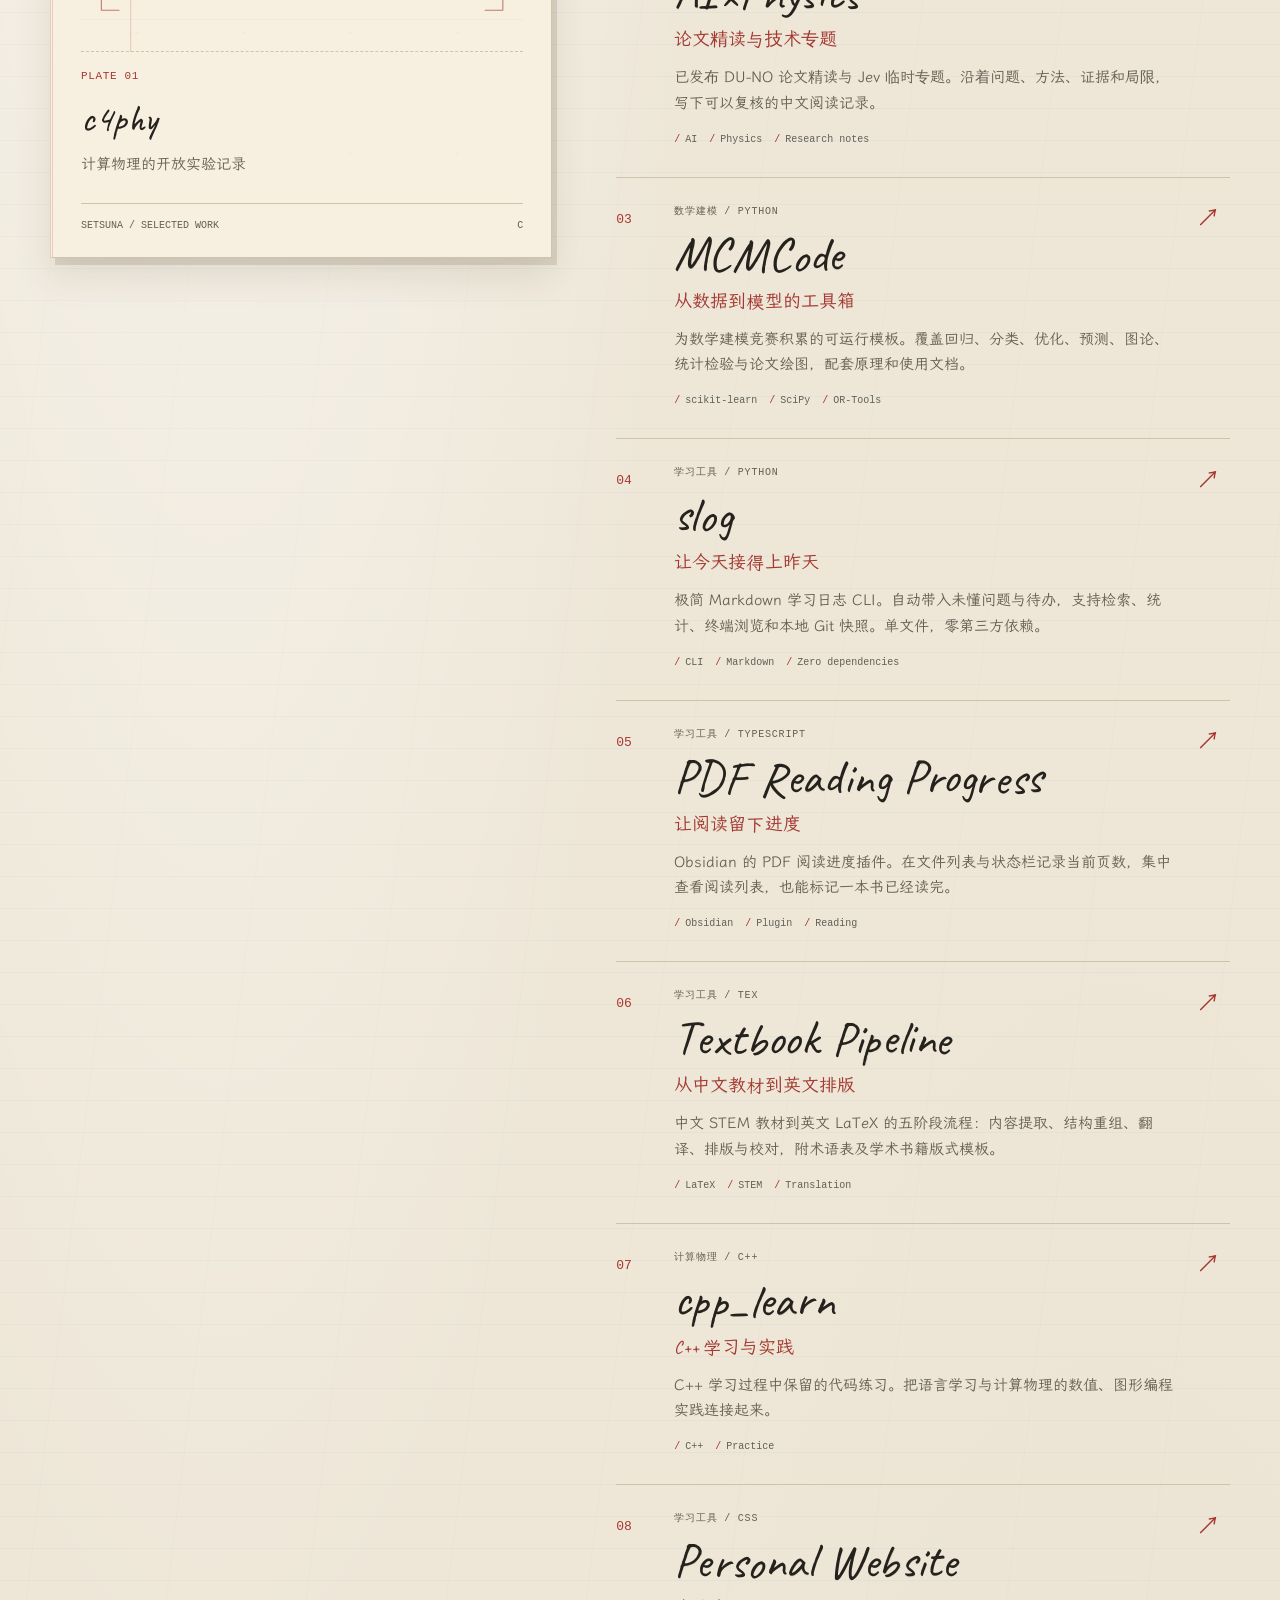
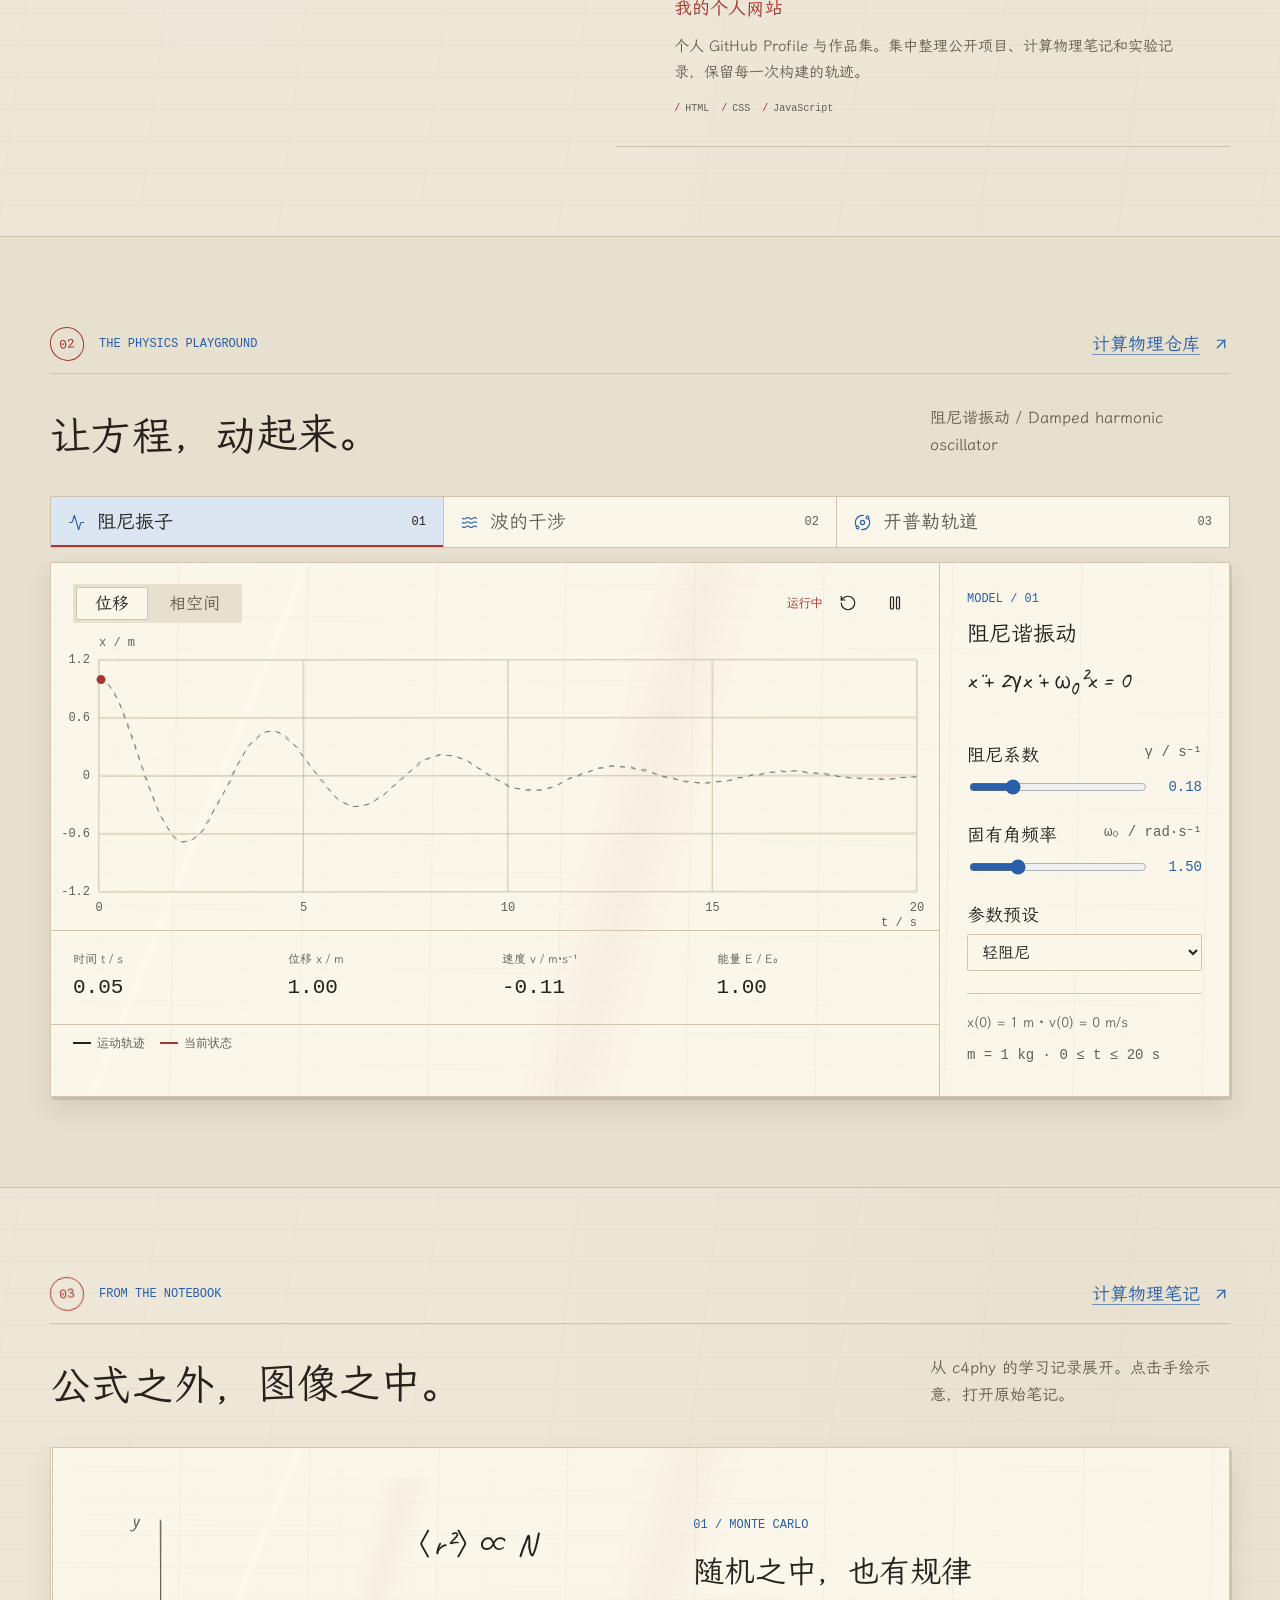
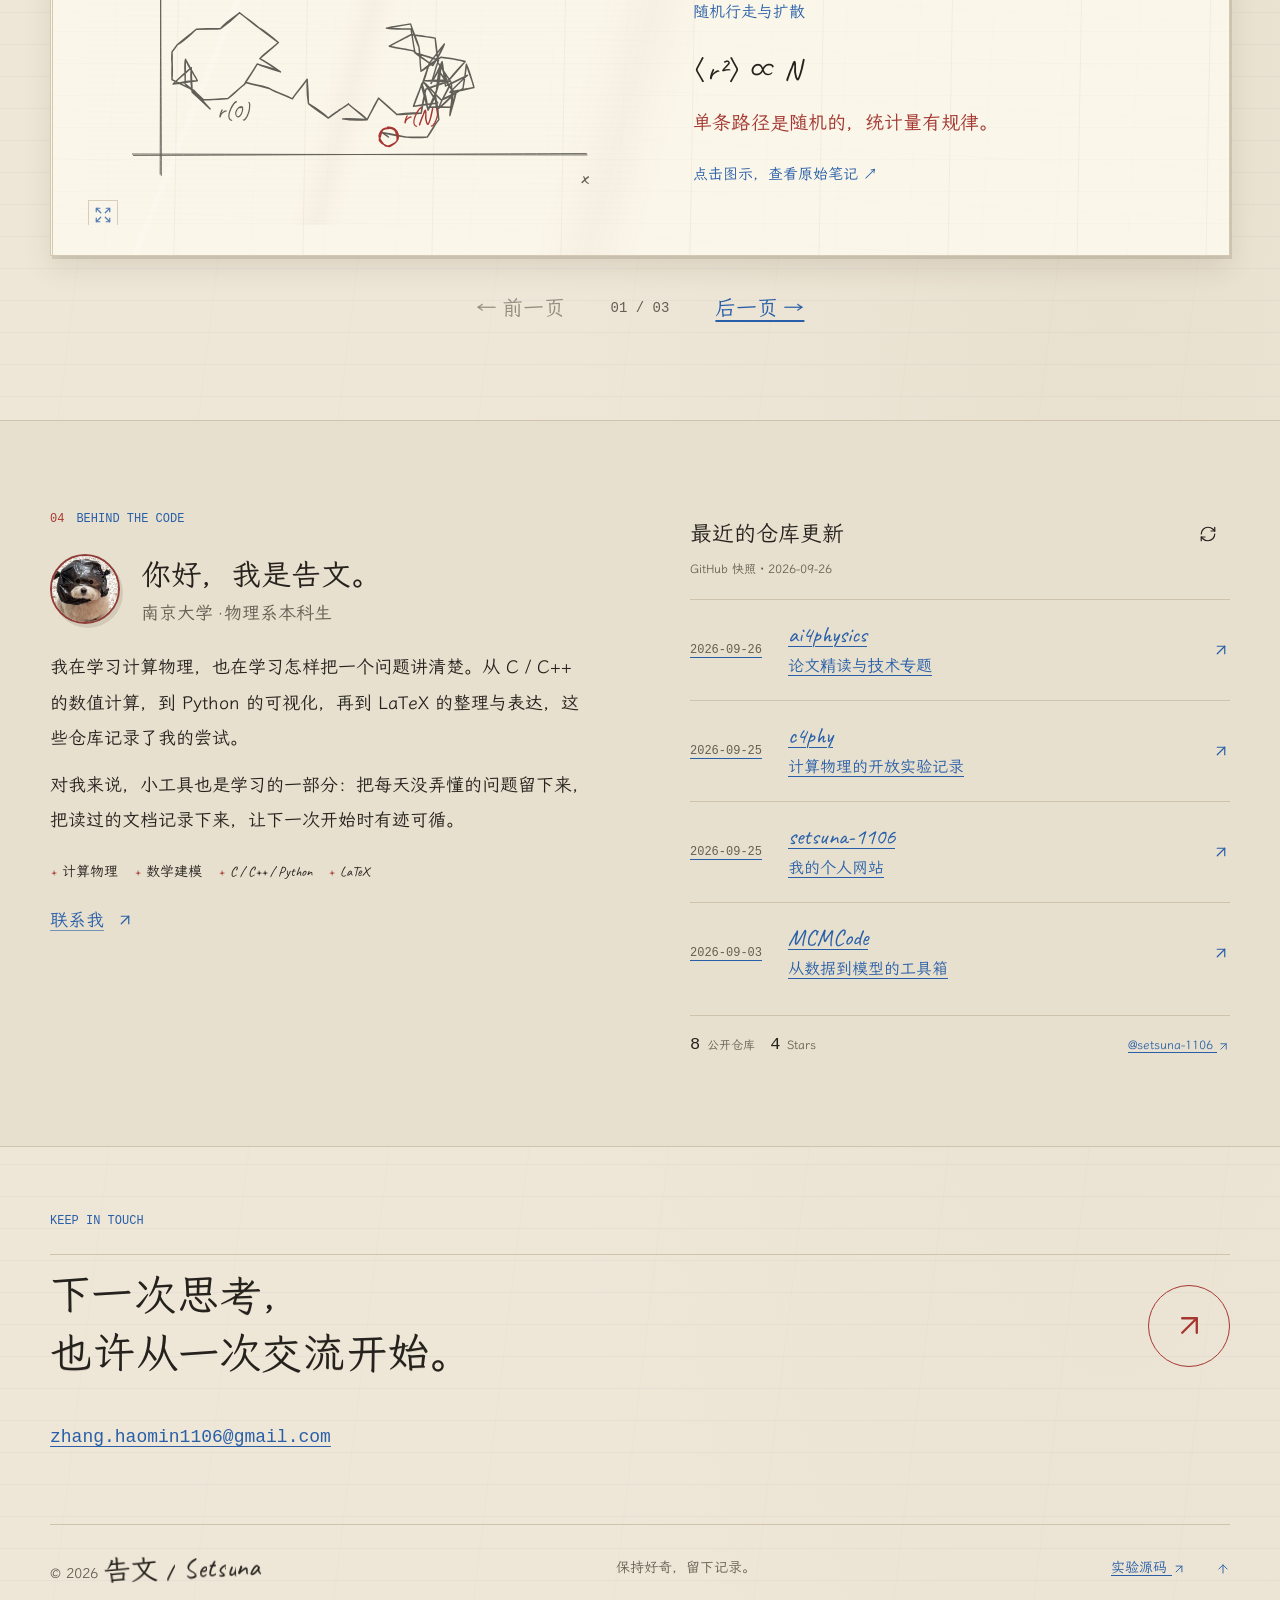
==== commit 6e31cb24: "Sync AI Physics page with published issue 002" ====
--- a/index.html
+++ b/index.html
@@ -18,7 +18,7 @@
   <script>try { const t = localStorage.getItem('setsuna-theme'); if (t === 'dark' || t === 'light') document.documentElement.dataset.theme = t; } catch (_) {}</script>
   <script defer src="assets/vendor/lucide.min.js"></script>
   <script defer src="assets/vendor/numeric.min.js"></script>
-  <script defer src="assets/js/data.js?v=25"></script>
+  <script defer src="assets/js/data.js?v=26"></script>
   <script defer src="assets/js/runtime.js?v=16"></script>
   <script defer src="assets/js/physics.js?v=16"></script>
   <script defer src="assets/js/app.js?v=24"></script>
@@ -115,7 +115,7 @@
     </section>
     <section class="about-section section" id="about" aria-labelledby="about-title"><div class="wrap about-layout">
       <div class="about-copy"><p class="eyebrow"><span class="section-number">04</span> BEHIND THE CODE</p><div class="identity"><img src="assets/github-avatar.jpg" alt="告文的 GitHub 头像" width="80" height="80" loading="lazy"><div><h2 id="about-title">你好，我是告文。</h2><span>南京大学 · 物理系本科生</span></div></div><p>我在学习计算物理，也在学习怎样把一个问题讲清楚。从 C / C++ 的数值计算，到 Python 的可视化，再到 LaTeX 的整理与表达，这些仓库记录了我的尝试。</p><p>对我来说，小工具也是学习的一部分：把每天没弄懂的问题留下来，把读过的文档记录下来，让下一次开始时有迹可循。</p><div class="interest-list"><span>计算物理</span><span>数学建模</span><span>C / C++ / Python</span><span>LaTeX</span></div><a class="text-link" href="mailto:zhang.haomin1106@gmail.com">联系我 <i data-lucide="arrow-up-right"></i></a></div>
-      <div class="activity"><div class="activity-heading"><h3>最近的仓库更新</h3><button class="icon-button" id="refresh-github" type="button" aria-label="刷新 GitHub 数据" title="刷新 GitHub 数据"><i data-lucide="refresh-cw"></i></button></div><p class="sync-status" id="sync-status" role="status">GitHub 快照 · 2026-09-22</p><div id="activity-list"></div><div class="github-stats"><span><strong id="repo-count">8</strong> 公开仓库</span><span><strong id="star-count">4</strong> Stars</span><a href="https://github.com/setsuna-1106">@setsuna-1106 <i data-lucide="arrow-up-right"></i></a></div></div>
+      <div class="activity"><div class="activity-heading"><h3>最近的仓库更新</h3><button class="icon-button" id="refresh-github" type="button" aria-label="刷新 GitHub 数据" title="刷新 GitHub 数据"><i data-lucide="refresh-cw"></i></button></div><p class="sync-status" id="sync-status" role="status">GitHub 快照 · 2026-09-26</p><div id="activity-list"></div><div class="github-stats"><span><strong id="repo-count">8</strong> 公开仓库</span><span><strong id="star-count">4</strong> Stars</span><a href="https://github.com/setsuna-1106">@setsuna-1106 <i data-lucide="arrow-up-right"></i></a></div></div>
     </div></section>
     <section class="contact-section wrap"><p class="eyebrow">KEEP IN TOUCH</p><div class="contact-line"><h2>下一次思考，<br>也许从一次交流开始。</h2><a class="contact-arrow" href="mailto:zhang.haomin1106@gmail.com" aria-label="发送邮件给告文" title="发送邮件给告文"><i data-lucide="arrow-up-right"></i></a></div><a class="email-link" href="mailto:zhang.haomin1106@gmail.com">zhang.haomin1106@gmail.com</a></section>
   </main>
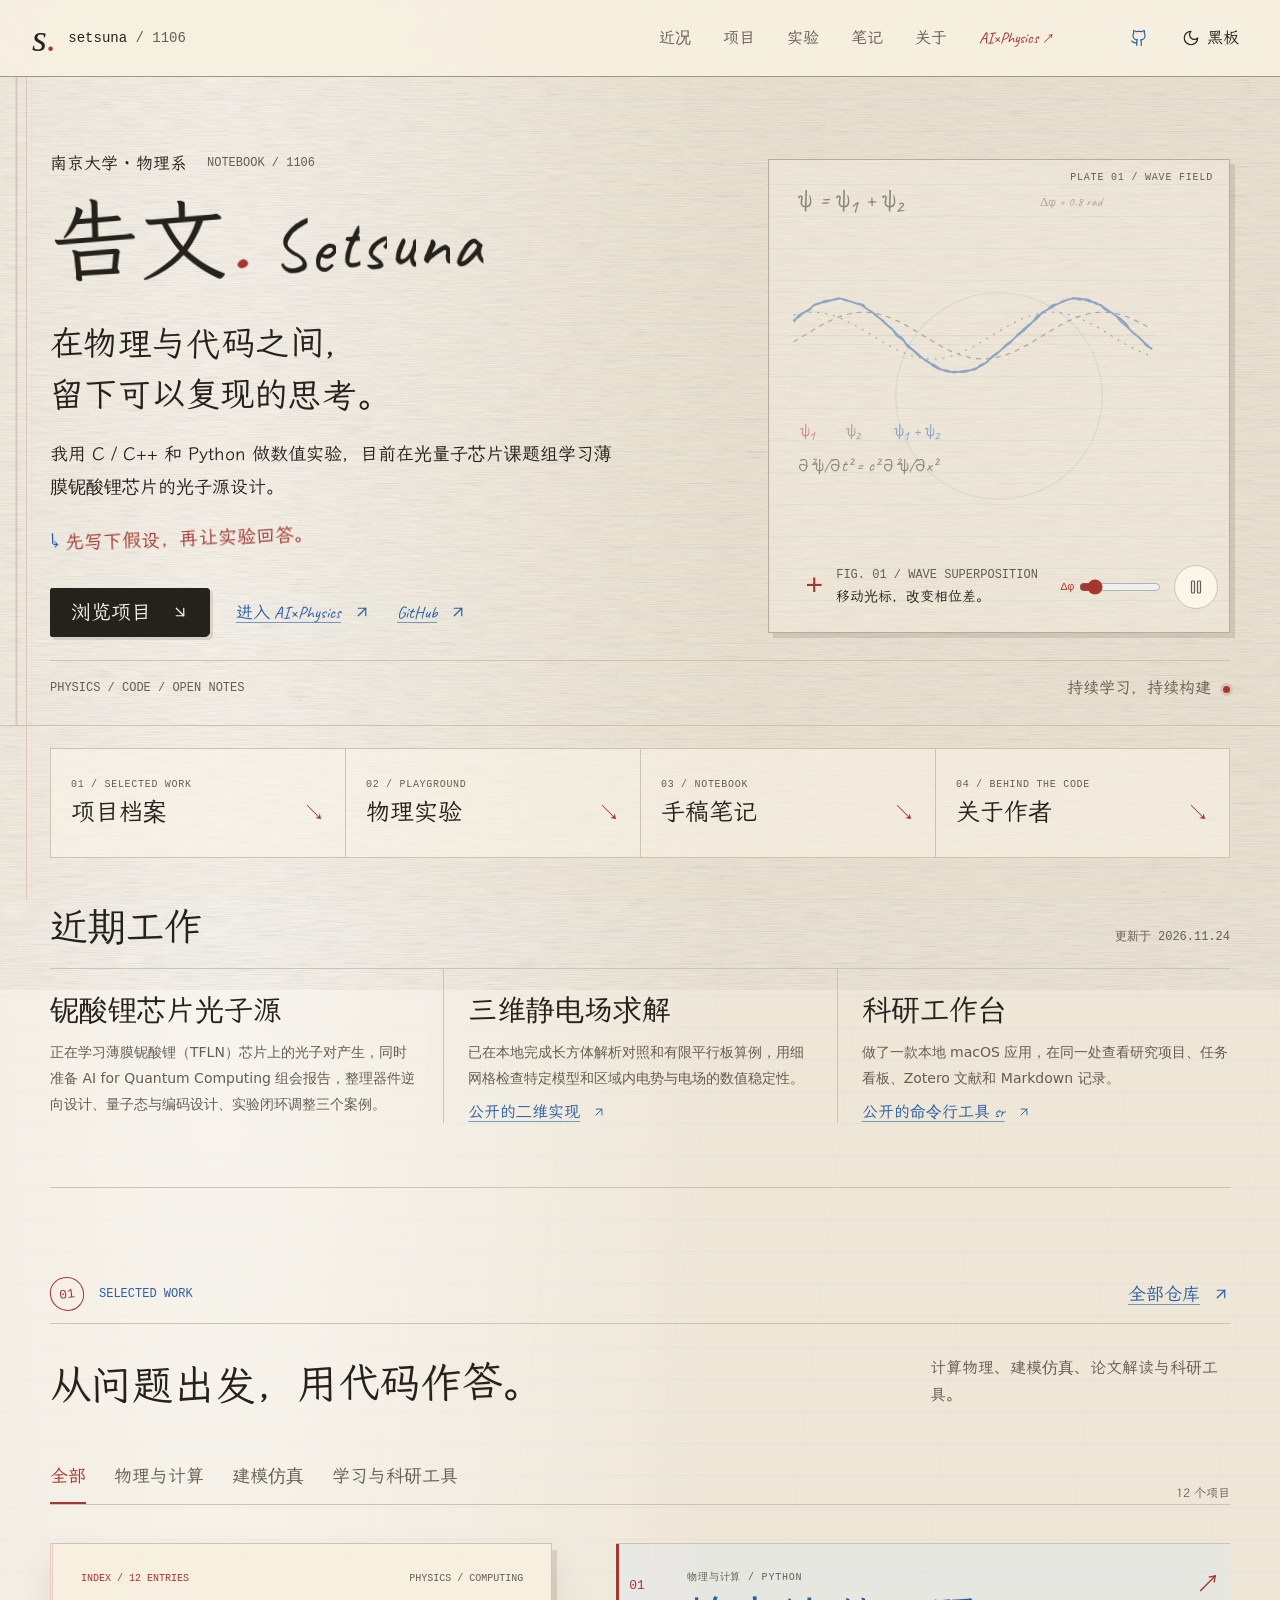
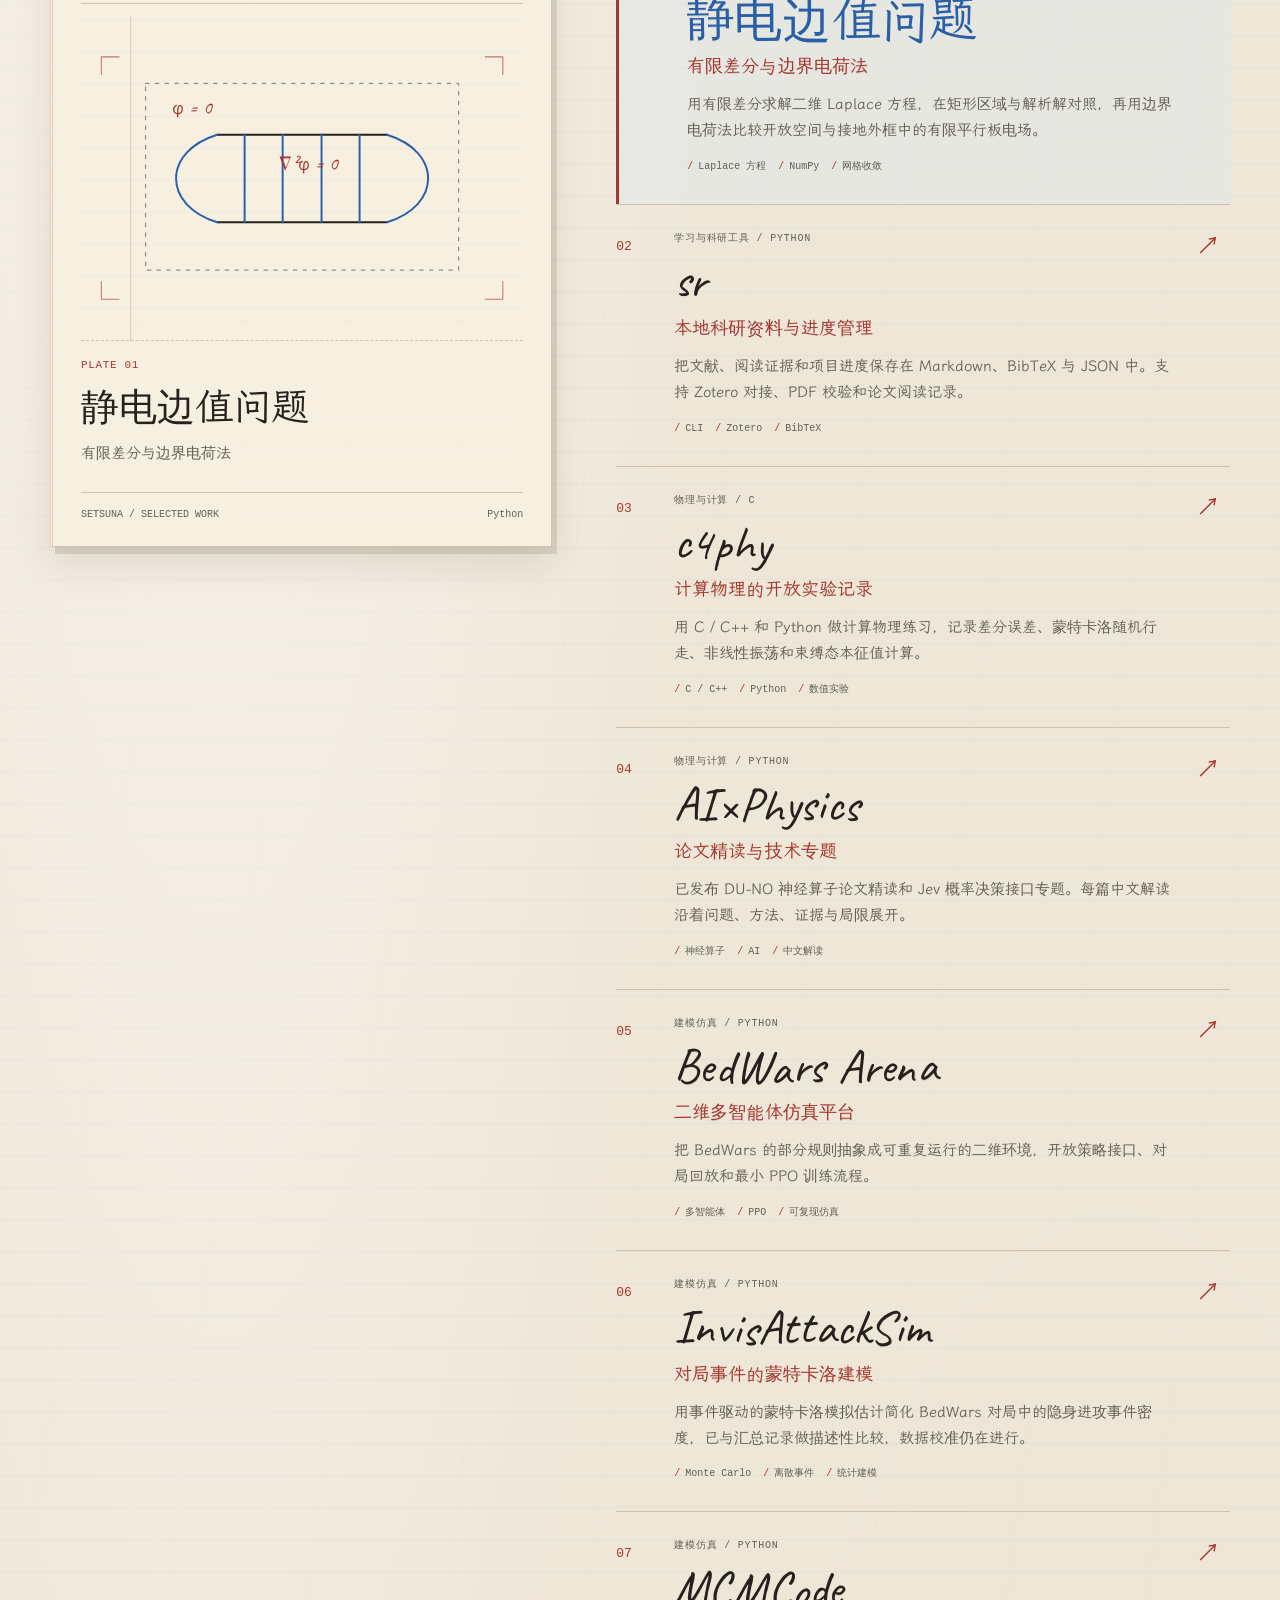
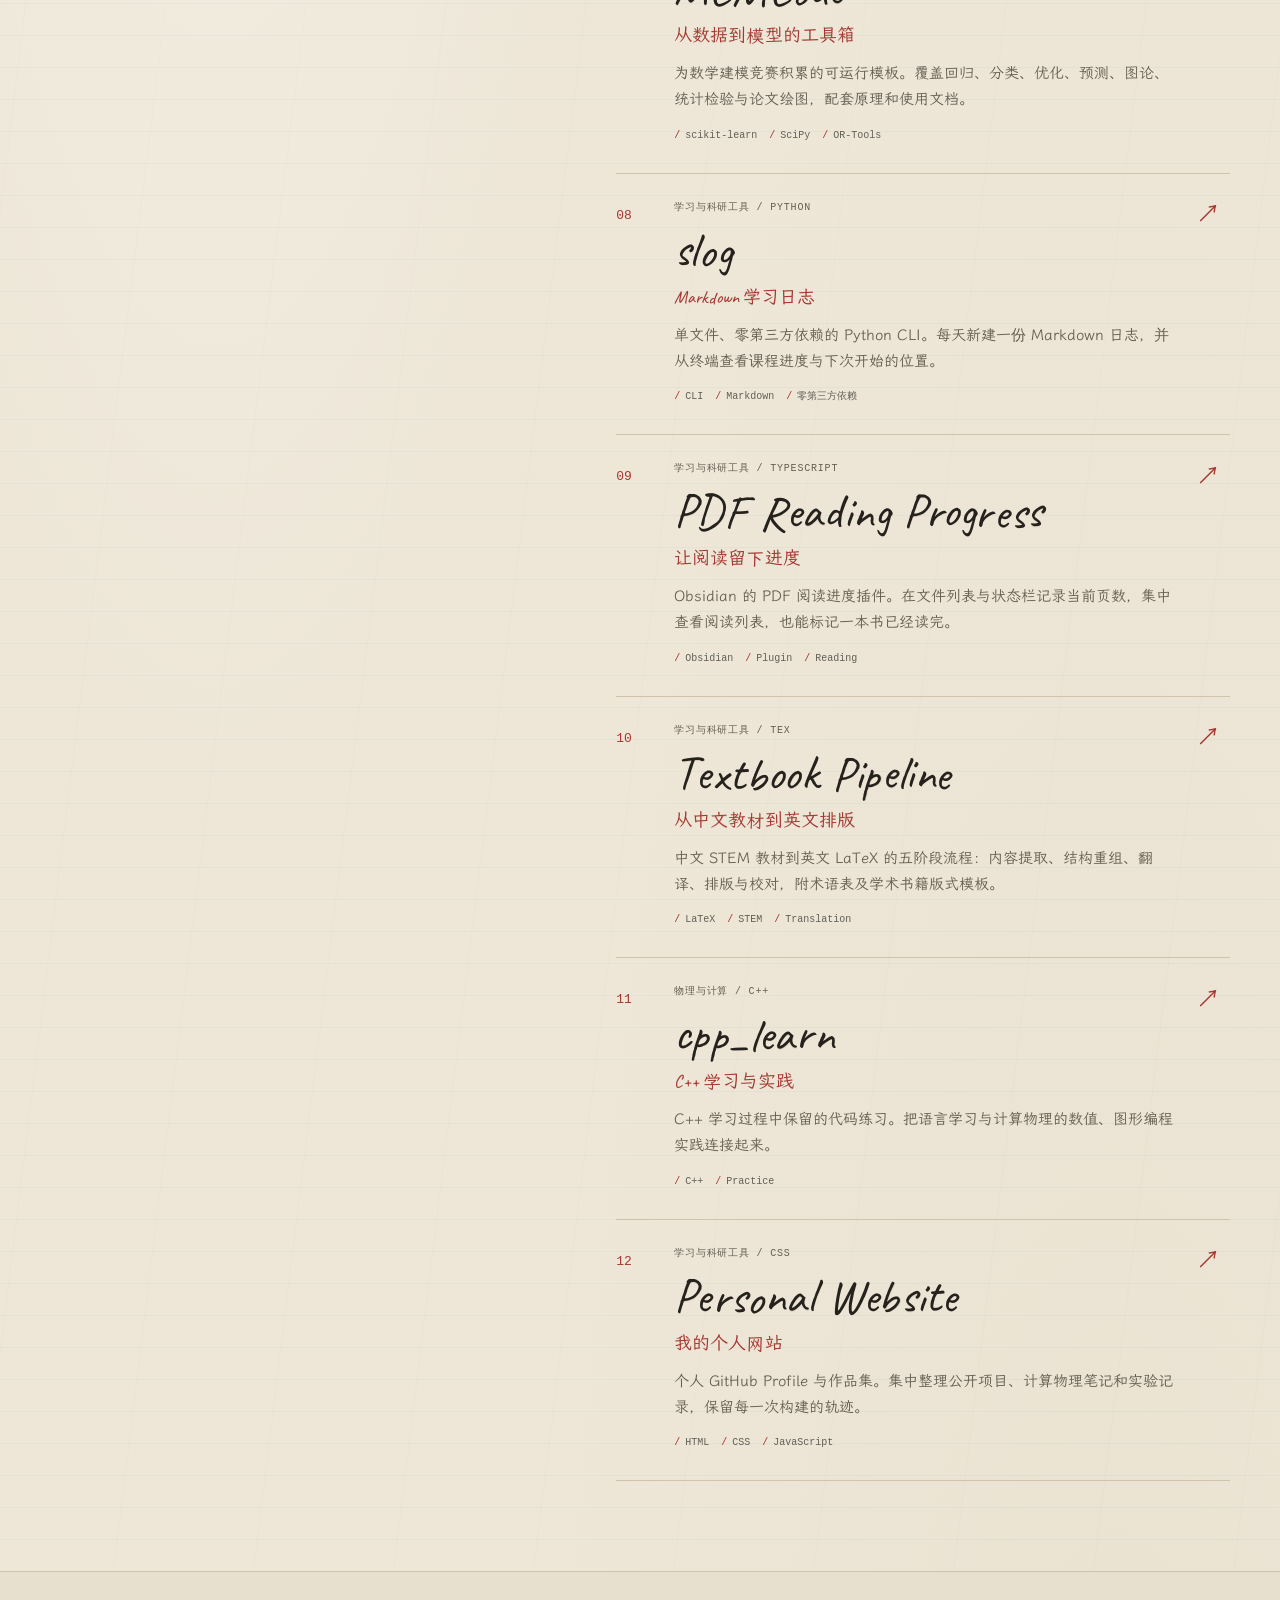
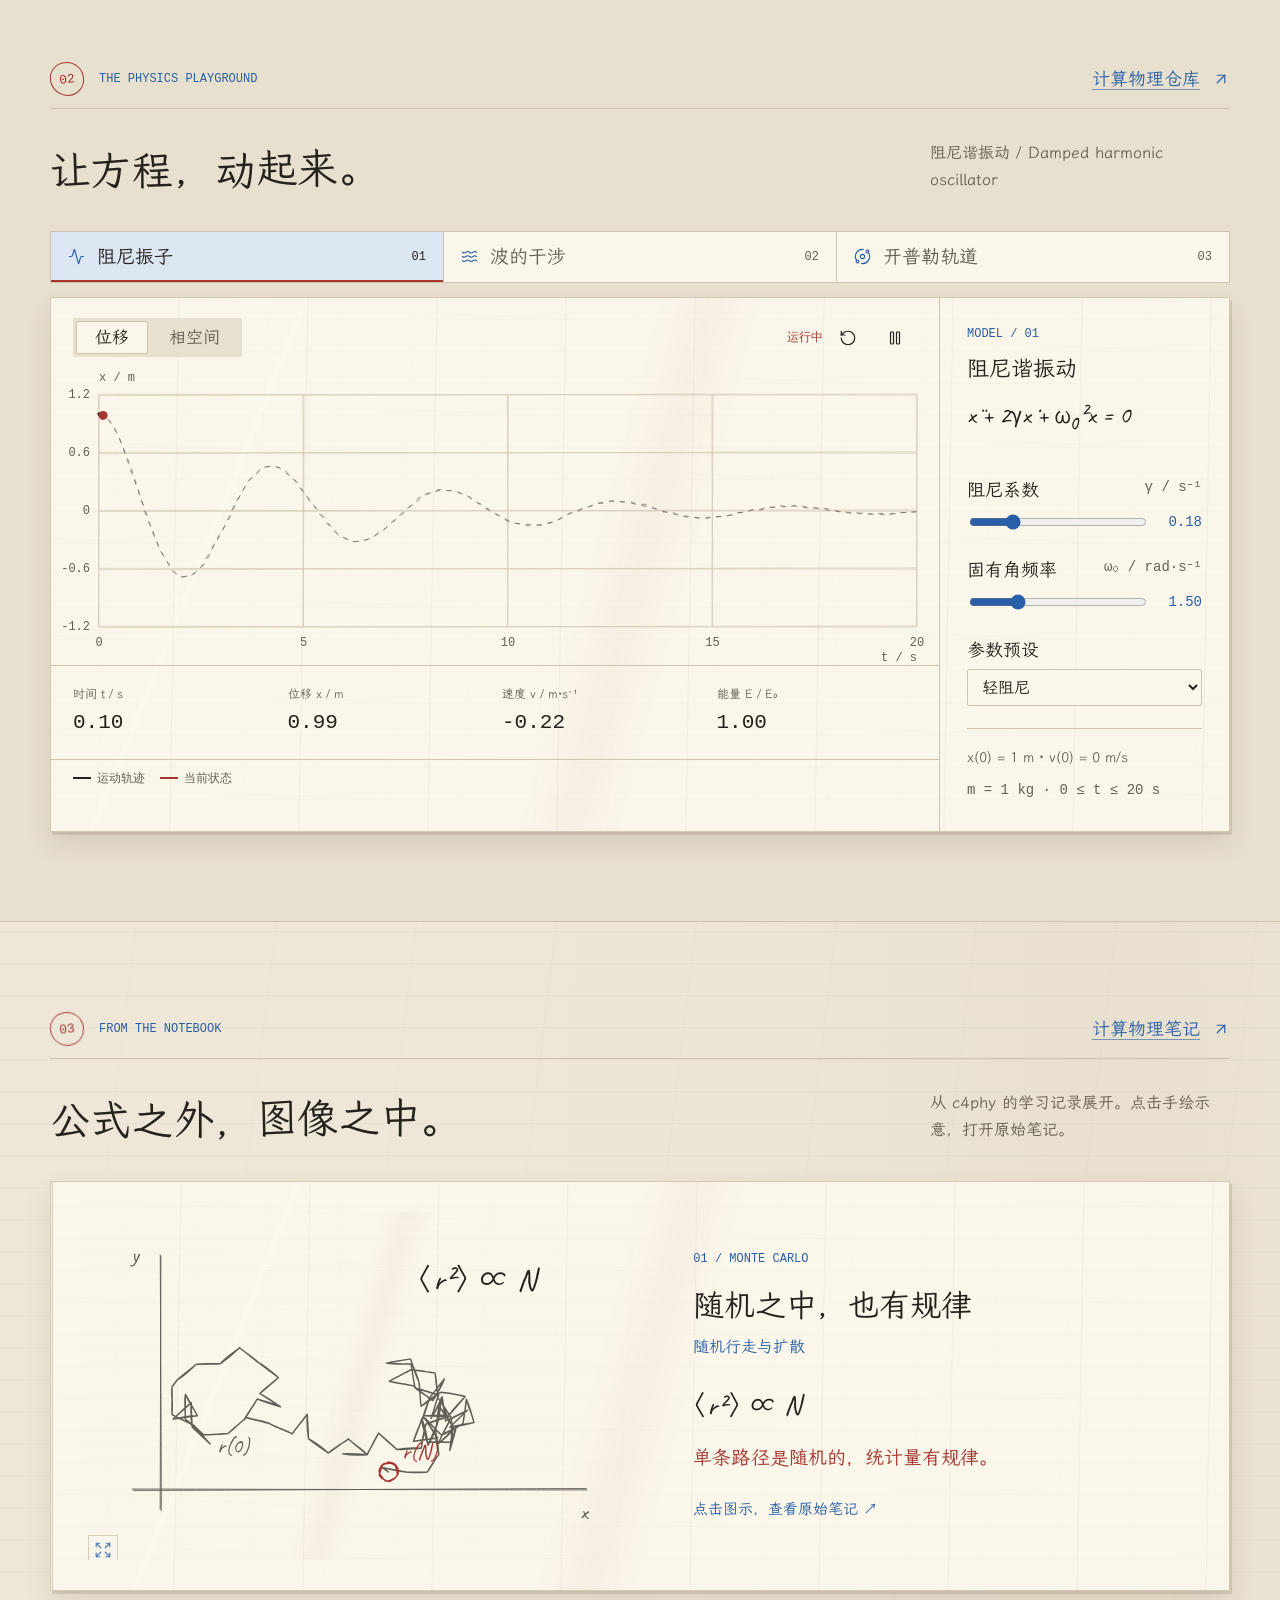
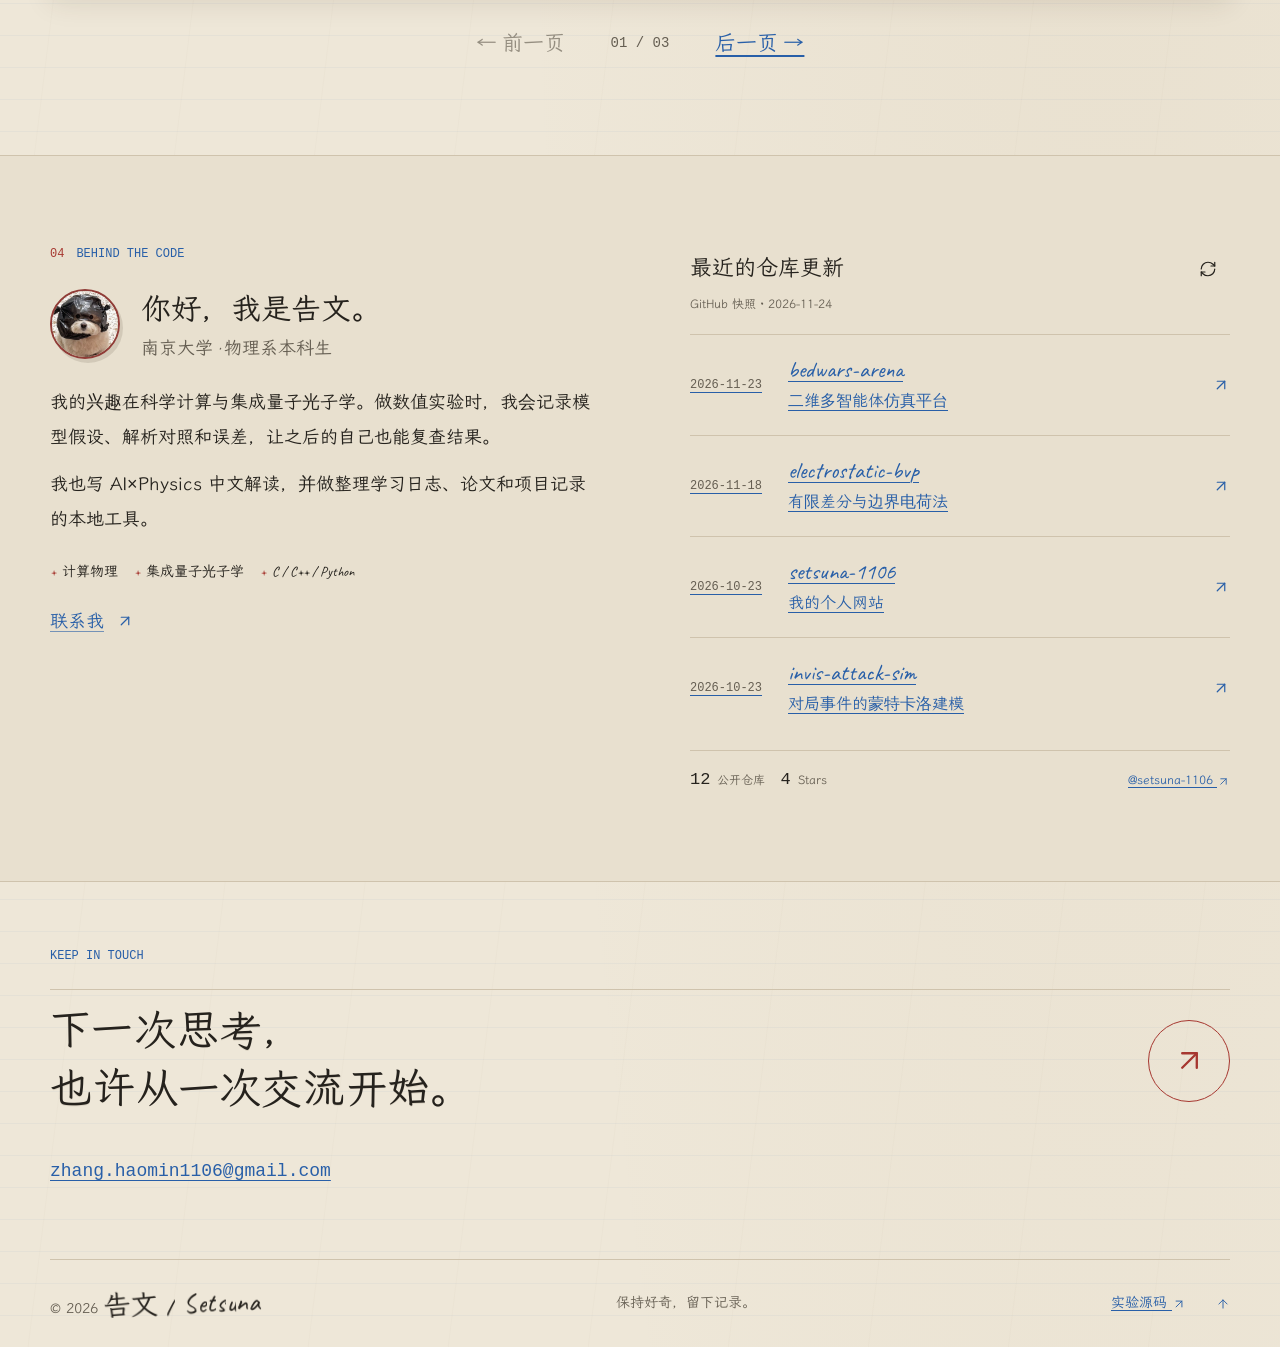
==== commit d3abf7c8: "Refresh personal site with recent research and projects" ====
--- a/index.html
+++ b/index.html
@@ -4,24 +4,24 @@
   <meta charset="utf-8">
   <meta name="viewport" content="width=device-width, initial-scale=1">
   <meta name="theme-color" content="#f6f1e6">
-  <meta name="description" content="告文，南京大学物理系本科生。计算物理实验、数学建模与学习工具的个人作品集。">
+  <meta name="description" content="告文 Setsuna，南京大学物理系本科生。记录计算物理实验、铌酸锂芯片光子源学习、AI×Physics 写作与科研工具。">
   <title>告文 Setsuna | 物理、代码与开放记录</title>
   <meta property="og:type" content="website">
   <meta property="og:title" content="告文 Setsuna | 物理、代码与开放记录">
-  <meta property="og:description" content="南京大学物理系本科生的计算物理、数学建模与学习工具。">
+  <meta property="og:description" content="南京大学物理系本科生的个人网站，收录计算物理项目、光量子芯片研究近况和科研工具。">
   <meta property="og:url" content="https://setsuna-1106.github.io/setsuna-1106/">
   <meta property="og:image" content="https://setsuna-1106.github.io/setsuna-1106/assets/random-walk.png">
   <meta name="twitter:card" content="summary_large_image">
   <link rel="icon" href="assets/github-avatar.jpg">
   <link rel="preload" href="assets/fonts/notebook-hand.woff2" as="font" type="font/woff2" crossorigin>
-  <link rel="stylesheet" href="assets/css/site.css?v=24">
+  <link rel="stylesheet" href="assets/css/site.css?v=28">
   <script>try { const t = localStorage.getItem('setsuna-theme'); if (t === 'dark' || t === 'light') document.documentElement.dataset.theme = t; } catch (_) {}</script>
   <script defer src="assets/vendor/lucide.min.js"></script>
   <script defer src="assets/vendor/numeric.min.js"></script>
-  <script defer src="assets/js/data.js?v=26"></script>
+  <script defer src="assets/js/data.js?v=28"></script>
   <script defer src="assets/js/runtime.js?v=16"></script>
   <script defer src="assets/js/physics.js?v=16"></script>
-  <script defer src="assets/js/app.js?v=24"></script>
+  <script defer src="assets/js/app.js?v=28"></script>
   <script defer src="assets/js/notebook.js?v=24"></script>
   <script defer src="assets/js/hero.js?v=23"></script>
   <script defer src="assets/js/lab.js?v=16"></script>
@@ -53,7 +53,7 @@
   <a class="skip-link" href="#main">跳到主要内容</a>
   <header class="site-header"><div class="header-inner">
     <a class="brand" href="#top" aria-label="告文，返回首页"><span class="brand-symbol">s<span>.</span></span><span>setsuna<span class="muted"> / 1106</span></span></a>
-    <nav aria-label="主导航" id="navigation"><a href="#work">项目</a><a href="#lab">实验</a><a href="#notes">笔记</a><a href="#about">关于</a><a class="nav-project-link" href="ai4physics/">AI×Physics <span>↗</span></a></nav>
+    <nav aria-label="主导航" id="navigation"><a href="#recent">近况</a><a href="#work">项目</a><a href="#lab">实验</a><a href="#notes">笔记</a><a href="#about">关于</a><a class="nav-project-link" href="ai4physics/">AI×Physics <span>↗</span></a></nav>
     <div class="header-actions"><a class="icon-button github-link" href="https://github.com/setsuna-1106" aria-label="GitHub 主页" title="GitHub 主页"><i data-lucide="github"></i></a><button class="icon-button theme-toggle" id="theme-toggle" aria-label="切换黑板模式" title="切换黑板模式" type="button"><i data-lucide="moon"></i><span class="theme-mode-label" aria-hidden="true">黑板</span></button><button class="theme-system" id="theme-system" type="button" title="恢复跟随系统主题" hidden>随系统</button><button class="icon-button menu-toggle" id="menu-toggle" aria-label="展开导航" title="展开导航" aria-controls="navigation" aria-expanded="false" type="button"><i data-lucide="menu"></i></button></div>
   </div><span class="reading-progress" id="reading-progress" aria-hidden="true"></span></header>
   <main id="main">
@@ -63,7 +63,7 @@
         <p class="eyebrow">南京大学 · 物理系 <span class="notebook-id">NOTEBOOK / 1106</span></p>
         <h1 id="hero-title">告文<span class="name-period">.</span><span class="latin-name">Setsuna</span></h1>
         <p class="hero-subtitle">在物理与代码之间，<br>留下<span class="red-underline">可以复现的思考</span>。</p>
-        <p class="hero-intro">南京大学物理系本科生。学习计算物理，编写数值实验，<br class="desktop-break">也为自己的学习过程做一些小工具。</p>
+        <p class="hero-intro">我用 C / C++ 和 Python 做数值实验，目前在光量子芯片课题组学习薄膜铌酸锂芯片的光子源设计。</p>
         <p class="margin-note">先写下假设，再让实验回答。</p>
         <div class="hero-actions"><a class="button primary" href="#work">浏览项目 <i data-lucide="arrow-down-right"></i></a><a class="text-link" href="ai4physics/">进入 AI×Physics <i data-lucide="arrow-up-right"></i></a><a class="text-link" href="https://github.com/setsuna-1106">GitHub <i data-lucide="arrow-up-right"></i></a></div>
       </div><div class="hero-plot-label"><span class="plot-cross">+</span><span class="plot-caption">FIG. 01 / WAVE SUPERPOSITION<br><b>移动光标，改变相位差。</b></span><label class="phase-control" for="hero-phase"><span>Δφ</span><input id="hero-phase" type="range" min="0" max="6.28" step="0.1" value="0.8" aria-label="波形相位差"></label><button class="icon-button" id="hero-play" type="button" title="暂停波场" aria-label="暂停波场"><i data-lucide="pause"></i></button></div><div class="hero-bottom"><span>PHYSICS / CODE / OPEN NOTES</span><span>持续学习，持续构建 <span class="status-dot"></span></span></div></div>
@@ -74,16 +74,38 @@
       <a href="#notes"><span>03 / NOTEBOOK</span><strong>手稿笔记</strong><i aria-hidden="true">↘</i></a>
       <a href="#about"><span>04 / BEHIND THE CODE</span><strong>关于作者</strong><i aria-hidden="true">↘</i></a>
     </nav>
+    <section class="recent-section wrap" id="recent" aria-labelledby="recent-title">
+      <div class="recent-heading">
+        <h2 id="recent-title">近期工作</h2>
+        <time datetime="2026-11-24">更新于 2026.11.24</time>
+      </div>
+      <div class="recent-grid">
+        <article class="recent-entry">
+          <h3>铌酸锂芯片光子源</h3>
+          <p>正在学习薄膜铌酸锂（TFLN）芯片上的光子对产生，同时准备 AI for Quantum Computing 组会报告，整理器件逆向设计、量子态与编码设计、实验闭环调整三个案例。</p>
+        </article>
+        <article class="recent-entry">
+          <h3>三维静电场求解</h3>
+          <p>已在本地完成长方体解析对照和有限平行板算例，用细网格检查特定模型和区域内电势与电场的数值稳定性。</p>
+          <a class="text-link" href="https://github.com/setsuna-1106/electrostatic-bvp">公开的二维实现 <i data-lucide="arrow-up-right"></i></a>
+        </article>
+        <article class="recent-entry">
+          <h3>科研工作台</h3>
+          <p>做了一款本地 macOS 应用，在同一处查看研究项目、任务看板、Zotero 文献和 Markdown 记录。</p>
+          <a class="text-link" href="https://github.com/setsuna-1106/sr">公开的命令行工具 sr <i data-lucide="arrow-up-right"></i></a>
+        </article>
+      </div>
+    </section>
     <section class="work-section wrap section" id="work" aria-labelledby="work-title">
       <div class="section-top"><p class="eyebrow"><span class="section-number">01</span> SELECTED WORK</p><a class="text-link" href="https://github.com/setsuna-1106?tab=repositories">全部仓库 <i data-lucide="arrow-up-right"></i></a></div>
-      <div class="section-heading"><h2 id="work-title">从问题出发，<span class="muted">用代码作答。</span></h2><p>数值实验、建模模板，以及日常学习中长出来的工具。</p></div>
-      <div class="project-toolbar"><div class="filters" role="group" aria-label="项目分类"><button class="filter is-active" type="button" data-filter="all" aria-pressed="true">全部 <span>08</span></button><button class="filter" type="button" data-filter="physics" aria-pressed="false">计算物理</button><button class="filter" type="button" data-filter="modeling" aria-pressed="false">数学建模</button><button class="filter" type="button" data-filter="tools" aria-pressed="false">学习工具</button></div><span class="result-count" id="result-count" aria-live="polite">8 个项目</span></div>
+      <div class="section-heading"><h2 id="work-title">从问题出发，<span class="muted">用代码作答。</span></h2><p>计算物理、建模仿真、论文解读与科研工具。</p></div>
+      <div class="project-toolbar"><div class="filters" role="group" aria-label="项目分类"><button class="filter is-active" type="button" data-filter="all" aria-pressed="true">全部</button><button class="filter" type="button" data-filter="physics" aria-pressed="false">物理与计算</button><button class="filter" type="button" data-filter="modeling" aria-pressed="false">建模仿真</button><button class="filter" type="button" data-filter="tools" aria-pressed="false">学习与科研工具</button></div><span class="result-count" id="result-count" aria-live="polite"></span></div>
       <div class="project-atlas">
         <aside class="project-stage" aria-hidden="true">
-          <div class="stage-heading"><span id="stage-range">INDEX / 08 ENTRIES</span><span id="stage-category">PHYSICS / RESEARCH</span></div>
+          <div class="stage-heading"><span id="stage-range"></span><span id="stage-category"></span></div>
           <div class="stage-art" id="stage-art"></div>
-          <div class="stage-caption"><span id="stage-number">PLATE 01</span><strong id="stage-title">c4phy</strong><p id="stage-subtitle">计算物理的开放实验记录</p></div>
-          <div class="stage-foot"><span>SETSUNA / SELECTED WORK</span><span id="stage-language">C</span></div>
+          <div class="stage-caption"><span id="stage-number"></span><strong id="stage-title"></strong><p id="stage-subtitle"></p></div>
+          <div class="stage-foot"><span>SETSUNA / SELECTED WORK</span><span id="stage-language"></span></div>
         </aside>
         <nav class="project-index" id="project-grid" aria-label="项目索引"></nav>
       </div><noscript><p><a href="https://github.com/setsuna-1106?tab=repositories">在 GitHub 查看全部项目</a></p></noscript>
@@ -114,8 +136,20 @@
       <div class="notebook-pagination" hidden><button id="note-prev" type="button" aria-controls="notebook-pages">← 前一页</button><span id="note-page" role="status" aria-live="polite">01 / 03</span><button id="note-next" type="button" aria-controls="notebook-pages">后一页 →</button></div>
     </section>
     <section class="about-section section" id="about" aria-labelledby="about-title"><div class="wrap about-layout">
-      <div class="about-copy"><p class="eyebrow"><span class="section-number">04</span> BEHIND THE CODE</p><div class="identity"><img src="assets/github-avatar.jpg" alt="告文的 GitHub 头像" width="80" height="80" loading="lazy"><div><h2 id="about-title">你好，我是告文。</h2><span>南京大学 · 物理系本科生</span></div></div><p>我在学习计算物理，也在学习怎样把一个问题讲清楚。从 C / C++ 的数值计算，到 Python 的可视化，再到 LaTeX 的整理与表达，这些仓库记录了我的尝试。</p><p>对我来说，小工具也是学习的一部分：把每天没弄懂的问题留下来，把读过的文档记录下来，让下一次开始时有迹可循。</p><div class="interest-list"><span>计算物理</span><span>数学建模</span><span>C / C++ / Python</span><span>LaTeX</span></div><a class="text-link" href="mailto:zhang.haomin1106@gmail.com">联系我 <i data-lucide="arrow-up-right"></i></a></div>
-      <div class="activity"><div class="activity-heading"><h3>最近的仓库更新</h3><button class="icon-button" id="refresh-github" type="button" aria-label="刷新 GitHub 数据" title="刷新 GitHub 数据"><i data-lucide="refresh-cw"></i></button></div><p class="sync-status" id="sync-status" role="status">GitHub 快照 · 2026-09-26</p><div id="activity-list"></div><div class="github-stats"><span><strong id="repo-count">8</strong> 公开仓库</span><span><strong id="star-count">4</strong> Stars</span><a href="https://github.com/setsuna-1106">@setsuna-1106 <i data-lucide="arrow-up-right"></i></a></div></div>
+      <div class="about-copy">
+        <p class="eyebrow"><span class="section-number">04</span> BEHIND THE CODE</p>
+        <div class="identity"><img src="assets/github-avatar.jpg" alt="告文的 GitHub 头像" width="80" height="80" loading="lazy"><div><h2 id="about-title">你好，我是告文。</h2><span>南京大学 · 物理系本科生</span></div></div>
+        <p>我的兴趣在科学计算与集成量子光子学。做数值实验时，我会记录模型假设、解析对照和误差，让之后的自己也能复查结果。</p>
+        <p>我也写 AI×Physics 中文解读，并做整理学习日志、论文和项目记录的本地工具。</p>
+        <div class="interest-list"><span>计算物理</span><span>集成量子光子学</span><span>C / C++ / Python</span></div>
+        <a class="text-link" href="mailto:zhang.haomin1106@gmail.com">联系我 <i data-lucide="arrow-up-right"></i></a>
+      </div>
+      <div class="activity">
+        <div class="activity-heading"><h3>最近的仓库更新</h3><button class="icon-button" id="refresh-github" type="button" aria-label="刷新 GitHub 数据" title="刷新 GitHub 数据"><i data-lucide="refresh-cw"></i></button></div>
+        <p class="sync-status" id="sync-status" role="status"></p>
+        <div id="activity-list"></div>
+        <div class="github-stats"><span><strong id="repo-count"></strong> 公开仓库</span><span><strong id="star-count"></strong> Stars</span><a href="https://github.com/setsuna-1106">@setsuna-1106 <i data-lucide="arrow-up-right"></i></a></div>
+      </div>
     </div></section>
     <section class="contact-section wrap"><p class="eyebrow">KEEP IN TOUCH</p><div class="contact-line"><h2>下一次思考，<br>也许从一次交流开始。</h2><a class="contact-arrow" href="mailto:zhang.haomin1106@gmail.com" aria-label="发送邮件给告文" title="发送邮件给告文"><i data-lucide="arrow-up-right"></i></a></div><a class="email-link" href="mailto:zhang.haomin1106@gmail.com">zhang.haomin1106@gmail.com</a></section>
   </main>
--- a/assets/css/site.css
+++ b/assets/css/site.css
@@ -110,7 +110,7 @@
   transition: background-color .65s ease, color .65s ease;
 }
 .material-overlay { position: fixed; z-index: 1; inset: 0; pointer-events: none; opacity: .2; mix-blend-mode: multiply; background: var(--surface); filter: url(#paper-fibers); }
-body > *:not(.material-overlay) { position: relative; z-index: 2; }
+body > main, body > footer { position: relative; z-index: 2; }
 :root[data-theme="dark"] .material-overlay { opacity: .19; mix-blend-mode: screen; background: var(--paper); filter: url(#board-dust); }
 @media (prefers-color-scheme: dark) { :root:not([data-theme="light"]) .material-overlay { opacity: .19; mix-blend-mode: screen; background: var(--paper); filter: url(#board-dust); } }
 :root[data-theme="dark"] body { background-image: linear-gradient(var(--chalk-dust), var(--chalk-dust)), repeating-linear-gradient(0deg, transparent 0 80px, var(--grid) 81px); }
@@ -608,7 +608,7 @@
 .turning .notebook-sketch path { stroke-dasharray: var(--path-length); animation: sketch-write var(--write-duration) ease-out var(--path-delay) both; }
 @keyframes sketch-write { from { stroke-dashoffset: var(--path-length); } to { stroke-dashoffset: 0; } }
 @keyframes paper-turn { from { opacity: .5; transform: perspective(1500px) rotateY(-6deg); } to { opacity: 1; transform: perspective(1500px) rotateY(0); } }
-@keyframes board-slide { from { opacity: .45; transform: translateX(24px); clip-path: inset(0 0 0 8%); } to { opacity: 1; transform: translateX(0); clip-path: inset(0); } }
+@keyframes board-slide { from { opacity: .45; transform: translateX(var(--board-slide-distance, 24px)); clip-path: inset(0 0 0 8%); } to { opacity: 1; transform: translateX(0); clip-path: inset(0); } }
 .selection-ring { position: fixed; z-index: 80; pointer-events: none; overflow: visible; color: var(--coral); filter: var(--grain-filter); }
 .selection-ring path { fill: none; stroke: currentColor; stroke-width: 1.3; stroke-linecap: round; stroke-dasharray: 270; stroke-dashoffset: 270; animation: circle-selection 620ms ease-out forwards; }
 @keyframes circle-selection { 60% { stroke-dashoffset: 0; opacity: 1; } 100% { stroke-dashoffset: 0; opacity: 0; } }
@@ -892,7 +892,6 @@
   }
   .site-header nav.is-open { display: grid; }
   .site-header nav a { min-width: 0; padding: 11px 8px; border-bottom: 1px solid var(--line); font-size: 17px; }
-  .site-header nav a.nav-project-link { grid-column: 1 / -1; }
   .site-header nav a.is-current::after { bottom: 4px; left: 18px; width: 28px; transform: none; }
   .hero-inner { min-height: 780px; padding-top: 35px; padding-bottom: 340px; }
   .hero-inner::before { top: auto; right: 0; bottom: 64px; left: 0; width: auto; height: 257px; }
@@ -1233,3 +1232,41 @@
   .stage-art .diagram-ink, .stage-art .diagram-accent { stroke-dashoffset: 0; animation: none; }
   .project-entry:hover .entry-arrow, .project-entry:focus-visible .entry-arrow { transform: none; }
 }
+
+.recent-section {
+  padding-block: clamp(36px, 5vw, 64px);
+  border-bottom: 1px solid var(--line);
+  scroll-margin-top: 72px;
+}
+.recent-heading {
+  display: flex;
+  flex-wrap: wrap;
+  align-items: baseline;
+  justify-content: space-between;
+  gap: 8px 24px;
+  padding-bottom: 14px;
+  border-bottom: 1px solid var(--line);
+}
+.recent-heading h2 { font-size: clamp(29px, 3vw, 40px); }
+.recent-heading time { color: var(--muted); font: 12px/1.5 var(--mono); }
+.recent-grid { display: grid; grid-template-columns: repeat(3, minmax(0, 1fr)); }
+.recent-entry { display: flex; flex-direction: column; align-items: flex-start; gap: 10px; padding: 22px 24px 0; }
+.recent-entry:first-child { padding-left: 0; }
+.recent-entry:last-child { padding-right: 0; }
+.recent-entry + .recent-entry { border-left: 1px solid var(--line); }
+.recent-entry h3 { font-size: clamp(23px, 2.5vw, 29px); }
+.recent-entry p { color: var(--muted); font: 14px/1.85 var(--reading, system-ui, sans-serif); }
+.recent-entry .text-link { margin-top: auto; font-size: 16px; }
+.recent-entry .text-link svg { width: 14px; height: 14px; }
+
+@media (max-width: 720px) {
+  .recent-grid { grid-template-columns: 1fr; }
+  .recent-entry { padding: 17px 0; }
+  .recent-entry:last-child { padding-bottom: 0; }
+  .recent-entry + .recent-entry { border-top: 1px solid var(--line); border-left: 0; }
+}
+
+@media (max-width: 600px) {
+  main { --board-slide-distance: 12px; }
+  .work-section .filters { flex-wrap: wrap; column-gap: 14px; row-gap: 0; overflow: visible; }
+}
